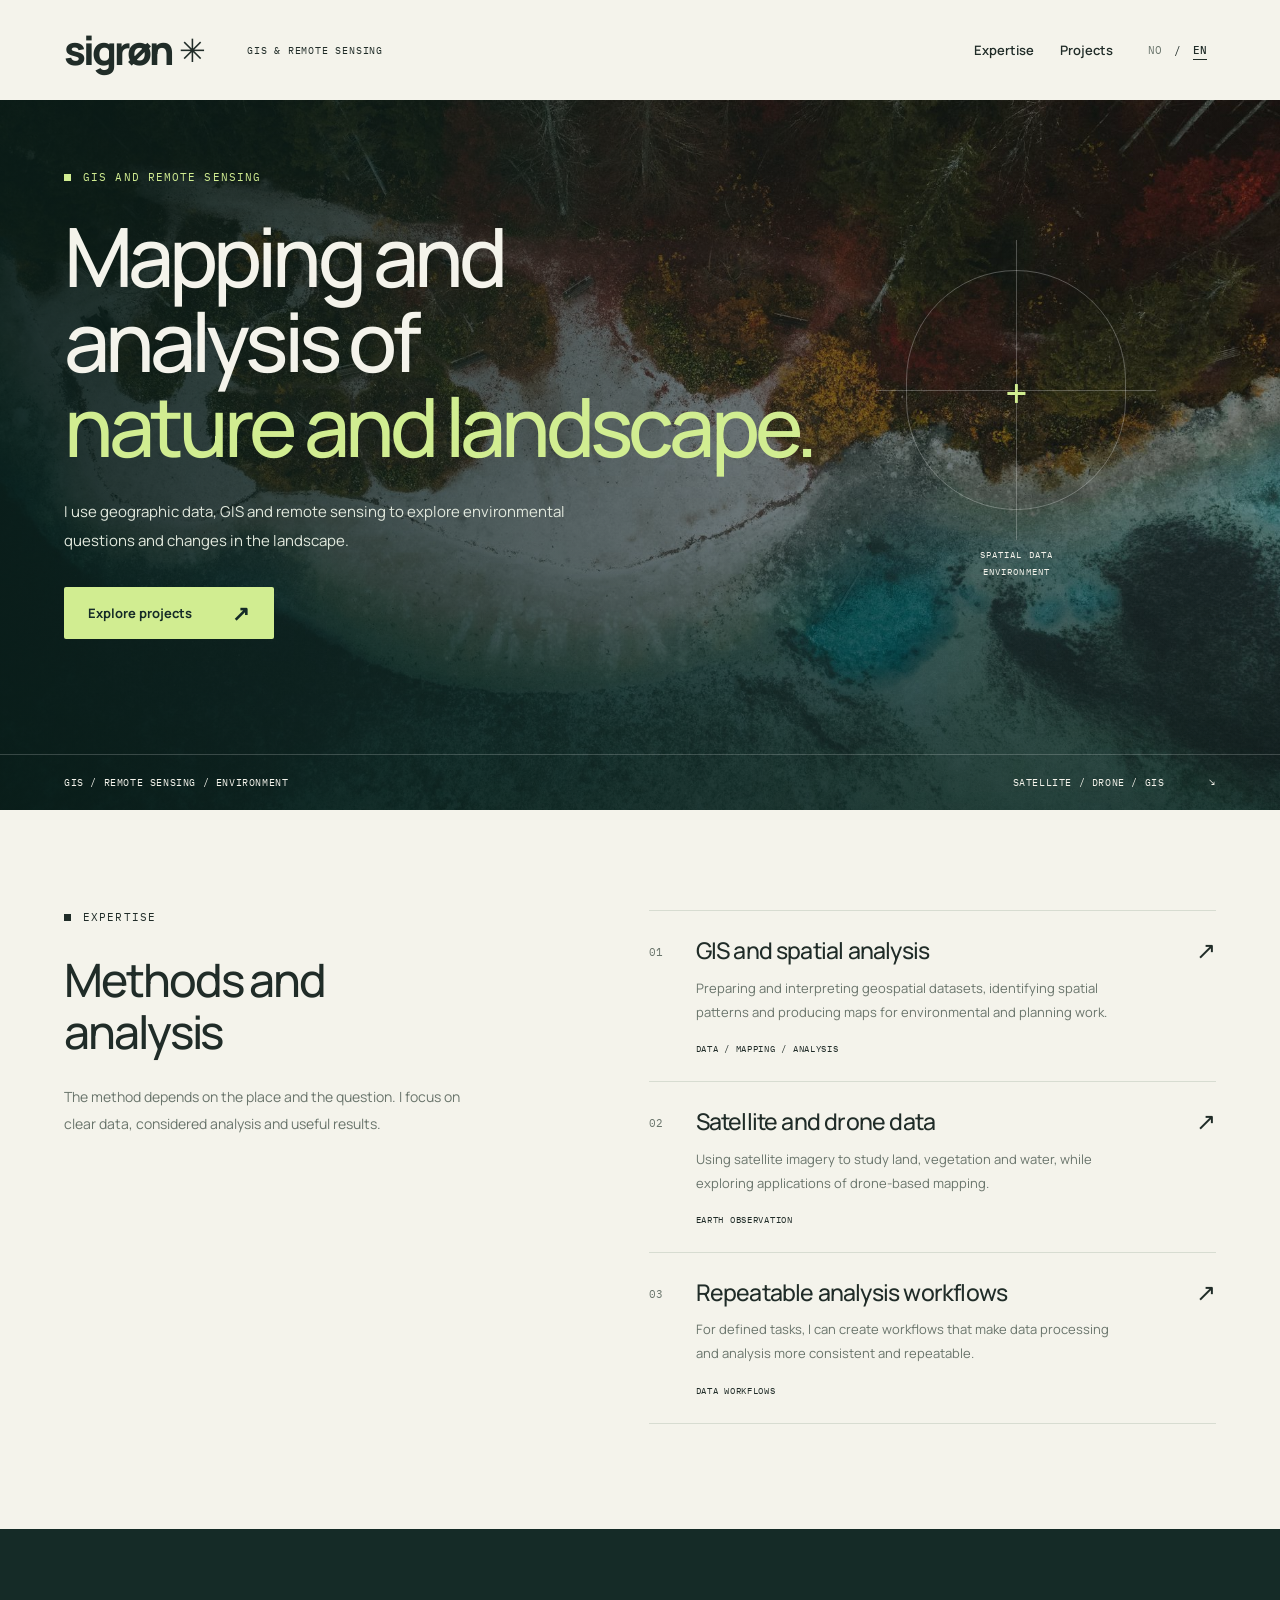
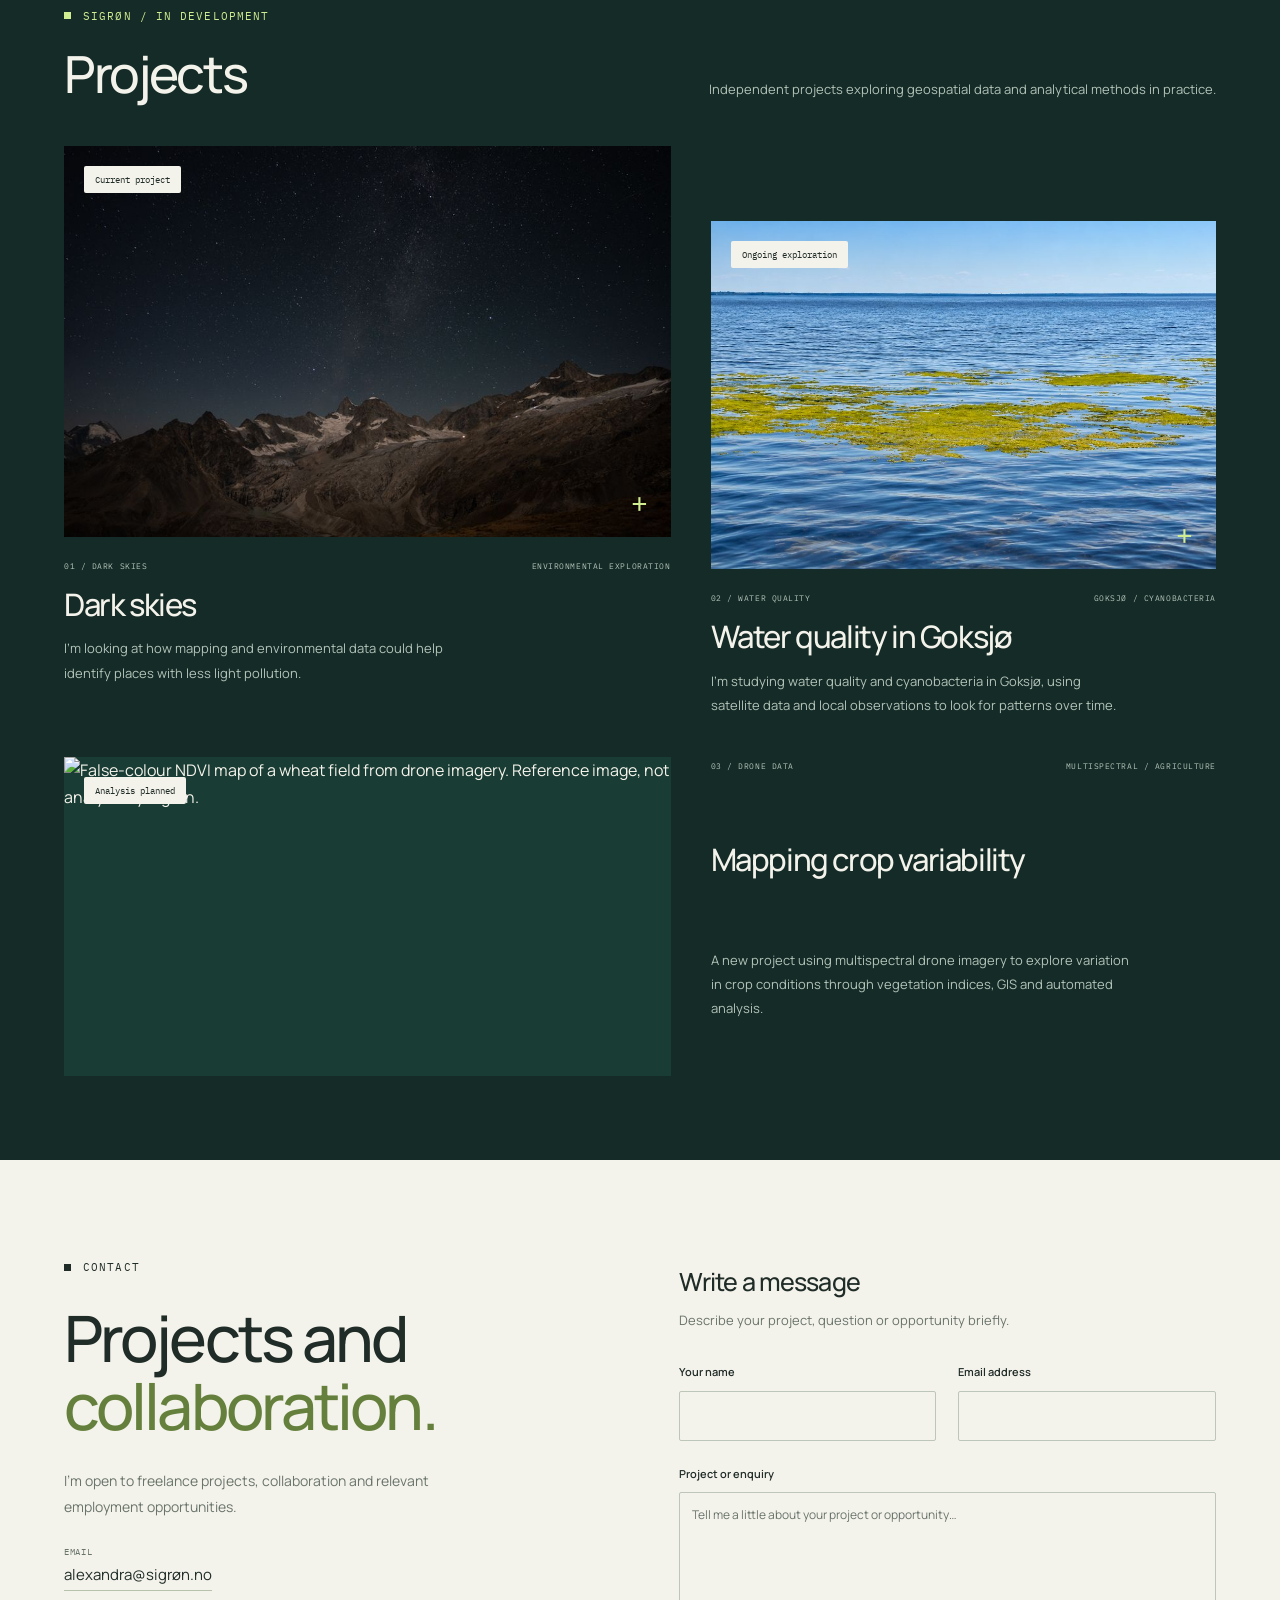
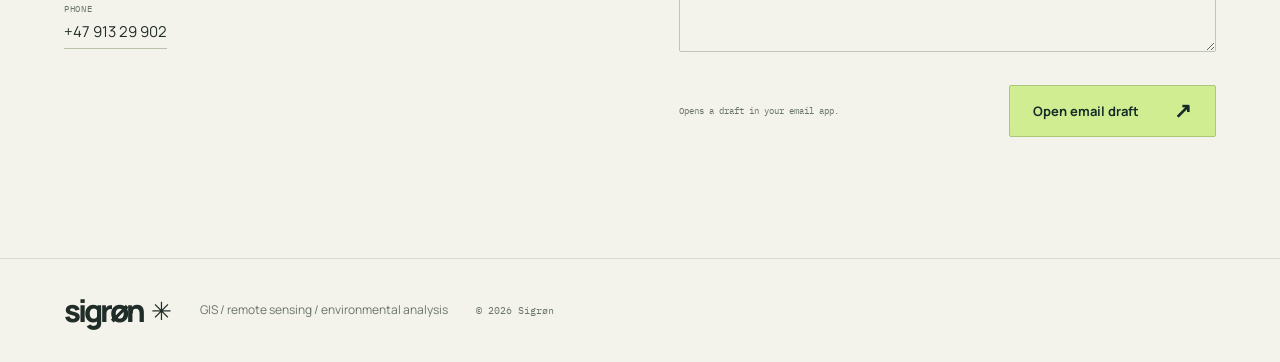
==== en/index.html @ 769c8a6f "Use credited real multispectral NDVI drone reference image on en/index.html" ====
<!DOCTYPE html><html lang="en"><head><meta charset="utf-8"><meta name="viewport" content="width=device-width, initial-scale=1"><title>Sigrøn — GIS, Remote Sensing &amp; Environmental Analysis</title><meta name="description" content="GIS and remote sensing for environmental and planning projects. Spatial analysis, satellite and drone data, and automated workflows for defined tasks."><meta property="og:title" content="Sigrøn — GIS, Remote Sensing &amp; Environmental Analysis"><meta property="og:description" content="GIS and remote sensing for environmental and planning projects. Spatial analysis, satellite and drone data, and automated workflows for defined tasks."><meta property="og:type" content="website"><meta property="og:image" content="../images/aerial-lakeshore.jpg"><meta name="twitter:card" content="summary_large_image"><link rel="icon" href="../favicon.svg?v=two-peaks" type="image/svg+xml"><link rel="preconnect" href="https://fonts.googleapis.com"><link rel="preconnect" href="https://fonts.gstatic.com" crossorigin><link href="https://fonts.googleapis.com/css2?family=IBM+Plex+Mono:wght@400;500&family=Manrope:wght@400;500;600;700;800&display=swap" rel="stylesheet"><link rel="stylesheet" href="../assets/style-1.css">
<link rel="stylesheet" href="../assets/style-2.css">
</head><body><a class="skip" href="#main">Skip to content</a><header class="site-header"><a href="../en/" class="brand" aria-label="Sigrøn home" aria-current="page">sigrøn<span class="brand-mark" aria-hidden="true">✳</span></a><span class="header-note">GIS &amp; REMOTE SENSING</span><div class="language-switch" role="group" aria-label="Choose language"><a href="../" lang="nb" hreflang="nb" aria-label="Norsk">NO</a><span aria-hidden="true">/</span><a href="../en/" lang="en" hreflang="en" aria-current="page" aria-label="English">EN</a></div><button class="menu-toggle" type="button" aria-expanded="false" aria-controls="navigation"><span class="menu-label">Menu</span><svg width="18" height="18" viewBox="0 0 18 18" aria-hidden="true"><path d="M2 4h14M2 9h14M2 14h14" fill="none" stroke="currentColor" stroke-width="1.5"></path></svg></button><nav id="navigation" aria-label="Main navigation"><a href="#expertise">Expertise</a><a href="#explorations">Projects</a></nav></header><main id="main" data-astro-cid-7aropxhg><section class="hero" aria-labelledby="hero-title" data-astro-cid-7aropxhg><img class="hero-image" src="../images/aerial-lakeshore.jpg" width="1880" height="1058" alt="Aerial view of a wooded shoreline meeting clear blue-green water" fetchpriority="high" data-astro-cid-7aropxhg><div class="hero-shade" data-astro-cid-7aropxhg></div><div class="hero-content wrap" data-astro-cid-7aropxhg><p class="eyebrow" data-astro-cid-7aropxhg>GIS and remote sensing</p><h1 id="hero-title" data-astro-cid-7aropxhg>Mapping and<br data-astro-cid-7aropxhg>analysis of<br data-astro-cid-7aropxhg><span data-astro-cid-7aropxhg>nature and landscape.</span></h1><p class="hero-description" data-astro-cid-7aropxhg>I use geographic data, GIS and remote sensing to explore environmental questions and changes in the landscape.</p><div class="hero-actions" data-astro-cid-7aropxhg><a href="#explorations" class="button" data-astro-cid-7aropxhg>Explore projects <span aria-hidden="true" data-astro-cid-7aropxhg>↗</span></a></div></div><div class="viewfinder" aria-hidden="true" data-astro-cid-7aropxhg><span class="viewfinder-plus" data-astro-cid-7aropxhg>+</span><span class="viewfinder-caption" data-astro-cid-7aropxhg>SPATIAL DATA<br data-astro-cid-7aropxhg>ENVIRONMENT</span></div><div class="hero-bottom wrap" data-astro-cid-7aropxhg><span data-astro-cid-7aropxhg>GIS / REMOTE SENSING / ENVIRONMENT</span><span data-astro-cid-7aropxhg>SATELLITE / DRONE / GIS <span aria-hidden="true" data-astro-cid-7aropxhg>↘</span></span></div></section><section class="expertise wrap" id="expertise" aria-labelledby="expertise-title" data-astro-cid-7aropxhg><div class="expertise-intro" data-astro-cid-7aropxhg><p class="eyebrow" data-astro-cid-7aropxhg>Expertise</p><h2 class="section-title" id="expertise-title" data-astro-cid-7aropxhg>Methods and<br data-astro-cid-7aropxhg>analysis</h2><p data-astro-cid-7aropxhg>The method depends on the place and the question. I focus on clear data, considered analysis and useful results.</p></div><div class="service-list" data-astro-cid-7aropxhg><article class="service" data-astro-cid-7aropxhg><span class="service-number" data-astro-cid-7aropxhg>01</span><div data-astro-cid-7aropxhg><h3 data-astro-cid-7aropxhg>GIS and spatial analysis</h3><p data-astro-cid-7aropxhg>Preparing and interpreting geospatial datasets, identifying spatial patterns and producing maps for environmental and planning work.</p><span class="service-tag" data-astro-cid-7aropxhg>DATA / MAPPING / ANALYSIS</span></div><span class="service-arrow" aria-hidden="true" data-astro-cid-7aropxhg>↗</span></article><article class="service" data-astro-cid-7aropxhg><span class="service-number" data-astro-cid-7aropxhg>02</span><div data-astro-cid-7aropxhg><h3 data-astro-cid-7aropxhg>Satellite and drone data</h3><p data-astro-cid-7aropxhg>Using satellite imagery to study land, vegetation and water, while exploring applications of drone-based mapping.</p><span class="service-tag" data-astro-cid-7aropxhg>EARTH OBSERVATION</span></div><span class="service-arrow" aria-hidden="true" data-astro-cid-7aropxhg>↗</span></article><article class="service" data-astro-cid-7aropxhg><span class="service-number" data-astro-cid-7aropxhg>03</span><div data-astro-cid-7aropxhg><h3 data-astro-cid-7aropxhg>Repeatable analysis workflows</h3><p data-astro-cid-7aropxhg>For defined tasks, I can create workflows that make data processing and analysis more consistent and repeatable.</p><span class="service-tag" data-astro-cid-7aropxhg>DATA WORKFLOWS</span></div><span class="service-arrow" aria-hidden="true" data-astro-cid-7aropxhg>↗</span></article></div></section><section class="explorations wrap" id="explorations" aria-labelledby="explorations-title" data-astro-cid-7aropxhg><div class="section-heading" data-astro-cid-7aropxhg><div data-astro-cid-7aropxhg><p class="eyebrow" data-astro-cid-7aropxhg>Sigrøn / in development</p><h2 class="section-title" id="explorations-title" data-astro-cid-7aropxhg>Projects</h2></div><p data-astro-cid-7aropxhg>Independent projects exploring geospatial data and analytical methods in practice.</p></div><div class="project-grid" data-astro-cid-7aropxhg><article class="project project-sky" data-astro-cid-7aropxhg><div class="project-image" data-astro-cid-7aropxhg><img src="../images/dark-skies.jpg" width="940" height="627" loading="lazy" alt="A star-filled night sky above a mountain landscape" data-astro-cid-7aropxhg><span class="project-status" data-astro-cid-7aropxhg>Current project</span><span class="image-marker" aria-hidden="true" data-astro-cid-7aropxhg>+</span></div><div class="project-meta" data-astro-cid-7aropxhg><span data-astro-cid-7aropxhg>01 / DARK SKIES</span><span data-astro-cid-7aropxhg>ENVIRONMENTAL EXPLORATION</span></div><h3 data-astro-cid-7aropxhg>Dark skies</h3><p data-astro-cid-7aropxhg>I’m looking at how mapping and environmental data could help identify places with less light pollution.</p></article><article class="project project-water" data-astro-cid-7aropxhg><div class="project-image" data-astro-cid-7aropxhg><img src="../images/goksjo-cyanobacteria.jpg" width="1200" height="675" loading="lazy" alt="Lake surface with a visible cyanobacterial bloom" data-astro-cid-7aropxhg><span class="project-status" data-astro-cid-7aropxhg>Ongoing exploration</span><span class="image-marker" aria-hidden="true" data-astro-cid-7aropxhg>+</span></div><div class="project-meta" data-astro-cid-7aropxhg><span data-astro-cid-7aropxhg>02 / WATER QUALITY</span><span data-astro-cid-7aropxhg>GOKSJØ / CYANOBACTERIA</span></div><h3 data-astro-cid-7aropxhg>Water quality in Goksjø</h3><p data-astro-cid-7aropxhg>I’m studying water quality and cyanobacteria in Goksjø, using satellite data and local observations to look for patterns over time.</p></article><article class="project project-drone" data-astro-cid-7aropxhg><div class="project-image project-image-drone" data-astro-cid-7aropxhg><img src="https://thumb.wikimedia.org/wikipedia/commons/thumb/d/d4/Agricultural_art.jpg/960px-Agricultural_art.jpg" width="960" height="678" loading="lazy" alt="False-colour NDVI map of a wheat field from drone imagery. Reference image, not analysis by Sigrøn." data-astro-cid-7aropxhg><span class="drone-credit" data-astro-cid-7aropxhg>Reference imagery · <a href="https://commons.wikimedia.org/wiki/File:Agricultural_art.jpg" target="_blank" rel="noopener noreferrer" data-astro-cid-7aropxhg>Image: Antarsih</a> · <a href="https://creativecommons.org/licenses/by/4.0/" target="_blank" rel="noopener noreferrer" data-astro-cid-7aropxhg>CC BY 4.0</a></span><span class="project-status" data-astro-cid-7aropxhg>Analysis planned</span></div><div class="project-meta" data-astro-cid-7aropxhg><span data-astro-cid-7aropxhg>03 / DRONE DATA</span><span data-astro-cid-7aropxhg>MULTISPECTRAL / AGRICULTURE</span></div><h3 data-astro-cid-7aropxhg>Mapping crop variability</h3><p data-astro-cid-7aropxhg>A new project using multispectral drone imagery to explore variation in crop conditions through vegetation indices, GIS and automated analysis.</p></article></div></section><section class="contact wrap" id="contact" aria-labelledby="contact-title" data-astro-cid-7aropxhg><div class="contact-intro" data-astro-cid-7aropxhg><p class="eyebrow" data-astro-cid-7aropxhg>Contact</p><h2 id="contact-title" data-astro-cid-7aropxhg>Projects and<br data-astro-cid-7aropxhg><span data-astro-cid-7aropxhg>collaboration.</span></h2><p data-astro-cid-7aropxhg>I'm open to freelance projects, collaboration and relevant employment opportunities.</p><div class="contact-details" data-astro-cid-7aropxhg><div data-astro-cid-7aropxhg><span data-astro-cid-7aropxhg>Email</span><a href="mailto:alexandra@sigrøn.no" data-astro-cid-7aropxhg>alexandra@sigrøn.no</a></div><div data-astro-cid-7aropxhg><span data-astro-cid-7aropxhg>Phone</span><a href="tel:+4791329902" data-astro-cid-7aropxhg>+47 913 29 902</a></div></div></div><div class="form-panel" data-astro-cid-7aropxhg><h3 data-astro-cid-7aropxhg>Write a message</h3><p data-astro-cid-7aropxhg>Describe your project, question or opportunity briefly.</p><form data-confirmation="Thank you! Your enquiry has been sent. I’ll be in touch." data-sending="Sending your enquiry…" data-error="Your enquiry could not be sent. Please try again. Your details are still here." method="POST" action="mailto:alexandra@sigrøn.no" data-astro-cid-7aropxhg><input type="text" name="_hp" value="" tabindex="-1" autocomplete="off" aria-hidden="true" style="position:absolute;left:-9999px" data-astro-cid-7aropxhg><input type="hidden" name="_ts" value="" data-astro-cid-7aropxhg><input type="hidden" name="_form" value="kontakt" data-astro-cid-7aropxhg><input type="hidden" name="_return" value="/en/" data-astro-cid-7aropxhg><div class="form-row" data-astro-cid-7aropxhg><div class="field" data-astro-cid-7aropxhg><label for="name" data-astro-cid-7aropxhg>Your name</label><input id="name" name="name" required autocomplete="name" data-astro-cid-7aropxhg></div><div class="field" data-astro-cid-7aropxhg><label for="email" data-astro-cid-7aropxhg>Email address</label><input type="email" id="email" name="email" required autocomplete="email" data-astro-cid-7aropxhg></div></div><div class="field" data-astro-cid-7aropxhg><label for="project" data-astro-cid-7aropxhg>Project or enquiry</label><textarea id="project" name="project" rows="5" required placeholder="Tell me a little about your project or opportunity…" data-astro-cid-7aropxhg></textarea></div><div class="form-submit" data-astro-cid-7aropxhg><span data-astro-cid-7aropxhg>Opens a draft in your email app.</span><button class="button" type="submit" data-astro-cid-7aropxhg>Open email draft <span aria-hidden="true" data-astro-cid-7aropxhg>↗</span></button></div><p class="form-status" role="status" aria-live="polite" data-astro-cid-7aropxhg></p></form></div></section></main><script type="application/ld+json">{"@context":"https://schema.org","@type":"ProfessionalService","name":"Sigrøn","description":"GIS and remote sensing for environmental and planning projects. Spatial analysis, satellite and drone data, and automated workflows for defined tasks.","email":"alexandra@sigrøn.no","telephone":"+4791329902"}</script><footer class="site-footer"><a class="brand" href="../en/" aria-label="Sigrøn home">sigrøn<span class="brand-mark" aria-hidden="true">✳</span></a><span>GIS / remote sensing / environmental analysis</span><span class="copyright">© 2026 Sigrøn</span></footer><script type="module" src="../assets/site.js"></script>
</body></html>
---- assets/style-1.css ----
:root{--paper:#f4f3eb;--ink:#202c28;--forest:#152b27;--lime:#d1ed91;--muted:#69746b;--line:#d7dcd1;--font:'Manrope',sans-serif;--mono:'IBM Plex Mono',monospace;--gutter:clamp(22px,5vw,88px)}
  *{box-sizing:border-box}html{scroll-behavior:smooth;scroll-padding-top:30px}body{margin:0;background:var(--paper);color:var(--ink);font-family:var(--font);font-size:16px;line-height:1.7}h1,h2,h3,p{margin:0}h1,h2,h3{line-height:1.12;font-weight:500;letter-spacing:-.045em}a{color:inherit;text-decoration:none}button,input,textarea{font:inherit}button,a,input,textarea{ -webkit-tap-highlight-color:transparent}a:focus-visible,button:focus-visible,input:focus-visible,textarea:focus-visible{outline:3px solid #708b3f;outline-offset:5px}img{display:block;width:100%;object-fit:cover}::selection{background:var(--lime);color:var(--forest)}.skip{position:absolute;left:20px;top:-100px;z-index:20;padding:10px 20px;background:var(--lime)}.skip:focus{top:12px}.site-header{min-height:100px;padding:20px var(--gutter);display:flex;align-items:center;gap:40px}.brand{font-size:40px;letter-spacing:-3px;font-weight:800;line-height:1;display:inline-flex;align-items:center;gap:8px}.brand-mark{font-size:32px;font-weight:400;letter-spacing:0}.header-note{font:10px var(--mono);letter-spacing:.08em;margin-left:15px}.site-header nav{margin-left:auto;display:flex;align-items:center;gap:36px;font-size:13px;font-weight:600}.site-header nav a:not(.nav-contact):hover{border-bottom:1px solid var(--ink)}.nav-contact{padding:12px 18px;border:1px solid #b5bdb1;border-radius:3px;display:flex;gap:26px;align-items:center}.nav-contact:hover{background:var(--lime)}.menu-toggle{display:none}.site-footer{padding:36px var(--gutter);border-top:1px solid var(--line);display:flex;align-items:center;gap:40px}.site-footer .brand{font-size:31px}.site-footer .brand-mark{font-size:25px}.site-footer>span{font-size:12px;color:var(--muted)}.site-footer .copyright{margin-left:auto;font-family:var(--mono);font-size:10px}.eyebrow{font:11px var(--mono);letter-spacing:.1em;text-transform:uppercase;display:flex;gap:12px;align-items:center}.eyebrow::before{content:'';width:7px;height:7px;display:block;background:currentColor}.button{display:inline-flex;gap:40px;justify-content:space-between;align-items:center;min-height:52px;padding:14px 23px;border-radius:2px;font-size:13px;font-weight:700;background:var(--lime);color:var(--forest);border:1px solid transparent;transition:background .2s}.button:hover{background:#e3f8b9}.button span{font-size:21px;line-height:1}.section-title{font-size:clamp(35px,4vw,58px)}.wrap{padding-left:var(--gutter);padding-right:var(--gutter)}
  .language-switch{order:4;display:flex;align-items:center;font:11px var(--mono);gap:3px;flex-shrink:0}.language-switch a{min-width:32px;min-height:44px;display:grid;place-items:center;color:var(--muted)}.language-switch a[aria-current]{color:var(--ink);text-decoration:underline;text-underline-offset:5px;font-weight:500}.site-header nav{order:3;gap:26px}.site-header{gap:26px}.footer-contact{display:flex;flex-direction:column;gap:3px;font-size:12px;overflow-wrap:anywhere}.footer-contact a:hover{text-decoration:underline}.site-footer{flex-wrap:wrap;gap:28px}.footer-contact{margin-left:auto}.site-footer .copyright{margin-left:0}@media(max-width:1100px){.header-note{display:none}}@media(max-width:760px){.site-header{gap:12px}.language-switch{order:1;margin-left:auto;gap:0}.language-switch a{min-width:30px}.menu-toggle{order:2}.site-header nav{order:3}.footer-contact{margin-left:0;flex-basis:100%}}
  @media(min-width:1600px){.site-header,.site-footer,.wrap{padding-left:max(var(--gutter),calc((100vw - 1440px)/2));padding-right:max(var(--gutter),calc((100vw - 1440px)/2))}}
  @media(max-width:900px){.header-note{display:none}.site-header{gap:20px;min-height:86px}.site-header nav{gap:24px}.site-footer{gap:24px}}
  @media(max-width:760px){.site-header{min-height:78px;flex-wrap:wrap;justify-content:space-between;padding-top:20px;padding-bottom:20px;gap:18px}.brand{font-size:34px}.brand-mark{font-size:27px}.site-header nav{width:100%;margin:0;gap:20px;flex-wrap:wrap}.site-header.enhanced .menu-toggle{display:flex;align-items:center;gap:15px;min-height:40px;padding:6px 10px;border:1px solid #b5bdb1;background:transparent;font-size:12px;cursor:pointer}.menu-toggle span{font-size:20px}.site-header.enhanced nav{display:none}.site-header.enhanced.menu-open nav{display:flex;align-items:stretch;flex-direction:column;gap:0}.site-header.enhanced nav a{padding:12px 0;min-height:44px}.site-header.enhanced nav .nav-contact{padding:12px 14px;margin-top:6px}.site-footer{flex-wrap:wrap;gap:20px;padding-top:30px;padding-bottom:30px}.site-footer>span{flex-basis:100%}.site-footer .copyright{margin-left:0}.eyebrow{font-size:10px;letter-spacing:.06em}}
  @media(max-width:760px){.site-header{gap:12px}.site-header.enhanced .menu-toggle{min-width:44px;min-height:44px;padding:6px;justify-content:center;gap:0}.menu-label{position:absolute;width:1px;height:1px;clip-path:inset(50%);white-space:nowrap}}
  @media(prefers-reduced-motion:reduce){html{scroll-behavior:auto}*,*::before,*::after{transition:none!important}}
---- assets/style-2.css ----
.hero[data-astro-cid-7aropxhg] {
  position: relative;
  isolation: isolate;
  min-height: 710px;
  color: var(--paper);
  background: var(--forest);
  display: flex;
  flex-direction: column;
  justify-content: space-between;
}

.hero-image[data-astro-cid-7aropxhg], .hero-shade[data-astro-cid-7aropxhg] {
  position: absolute;
  inset: 0;
  width: 100%;
  height: 100%;
  z-index: -2;
}

.hero-image[data-astro-cid-7aropxhg] {
  object-position: 50% 50%;
}

.hero-shade[data-astro-cid-7aropxhg] {
  z-index: -1;
  background: linear-gradient(90deg, #081c18de, #081c187a 52%, #081c1821), linear-gradient(0deg, #081c1873, #0000 40%);
}

.hero-content[data-astro-cid-7aropxhg] {
  padding-top: 70px;
  padding-bottom: 54px;
}

.hero[data-astro-cid-7aropxhg] .eyebrow[data-astro-cid-7aropxhg] {
  color: var(--lime);
  margin-bottom: 30px;
}

h1[data-astro-cid-7aropxhg] {
  font-size: clamp(58px, 6.4vw, 96px);
  line-height: 1.035;
  letter-spacing: -.06em;
  font-weight: 500;
}

h1[data-astro-cid-7aropxhg] span[data-astro-cid-7aropxhg] {
  color: var(--lime);
}

.hero-description[data-astro-cid-7aropxhg] {
  font-size: 15px;
  line-height: 1.9;
  margin-top: 30px;
  color: #e1e8dd;
  max-width: 500px;
}

.hero-actions[data-astro-cid-7aropxhg] {
  margin-top: 32px;
  display: flex;
  align-items: center;
  gap: 30px;
}

.text-link[data-astro-cid-7aropxhg] {
  font-size: 12px;
  display: flex;
  gap: 15px;
  align-items: center;
}

.text-link[data-astro-cid-7aropxhg]:hover {
  color: var(--lime);
}

.hero-bottom[data-astro-cid-7aropxhg] {
  padding-top: 21px;
  padding-bottom: 21px;
  border-top: 1px solid #ffffff30;
  display: flex;
  justify-content: space-between;
  font: 10px var(--mono);
  letter-spacing: .06em;
  gap: 20px;
}

.hero-bottom[data-astro-cid-7aropxhg] > span[data-astro-cid-7aropxhg]:last-child {
  display: flex;
  gap: 45px;
}

.viewfinder[data-astro-cid-7aropxhg] {
  position: absolute;
  right: 12%;
  top: 24%;
  width: 220px;
  height: 240px;
  border: 1px solid #ffffff45;
  border-radius: 110px;
  display: grid;
  place-items: center;
  pointer-events: none;
}

.viewfinder[data-astro-cid-7aropxhg]:before, .viewfinder[data-astro-cid-7aropxhg]:after {
  content: "";
  position: absolute;
  background: #ffffff40;
}

.viewfinder[data-astro-cid-7aropxhg]:before {
  width: 280px;
  height: 1px;
}

.viewfinder[data-astro-cid-7aropxhg]:after {
  height: 300px;
  width: 1px;
}

.viewfinder-plus[data-astro-cid-7aropxhg] {
  color: var(--lime);
  font: 38px var(--mono);
  z-index: 1;
}

.viewfinder-caption[data-astro-cid-7aropxhg] {
  position: absolute;
  top: calc(100% + 38px);
  font: 9px/1.8 var(--mono);
  letter-spacing: .12em;
  text-align: center;
}

.expertise[data-astro-cid-7aropxhg] {
  padding-top: 100px;
  padding-bottom: 105px;
  display: grid;
  grid-template-columns: 1fr 1.18fr;
  gap: 9%;
}

.expertise-intro[data-astro-cid-7aropxhg] .eyebrow[data-astro-cid-7aropxhg] {
  margin-bottom: 30px;
}

.expertise-intro[data-astro-cid-7aropxhg] .section-title[data-astro-cid-7aropxhg] {
  font-size: clamp(35px, 3.6vw, 53px);
}

.expertise-intro[data-astro-cid-7aropxhg] > p[data-astro-cid-7aropxhg]:not(.eyebrow) {
  font-size: 14px;
  color: var(--muted);
  max-width: 410px;
  margin-top: 27px;
  line-height: 1.9;
}

.inline-link[data-astro-cid-7aropxhg] {
  display: inline-flex;
  align-items: center;
  gap: 27px;
  font-size: 12px;
  font-weight: 700;
  margin-top: 28px;
  border-bottom: 1px solid #9ca68e;
  padding-bottom: 7px;
}

.inline-link[data-astro-cid-7aropxhg]:hover {
  color: #476629;
}

.service[data-astro-cid-7aropxhg] {
  border-top: 1px solid var(--line);
  padding: 27px 0;
  display: grid;
  grid-template-columns: 27px 1fr 20px;
  gap: 20px;
}

.service[data-astro-cid-7aropxhg]:last-child {
  border-bottom: 1px solid var(--line);
}

.service-number[data-astro-cid-7aropxhg] {
  font: 11px var(--mono);
  padding-top: 7px;
  color: var(--muted);
}

.service[data-astro-cid-7aropxhg] h3[data-astro-cid-7aropxhg] {
  font-size: 23px;
  letter-spacing: -.035em;
  margin-bottom: 12px;
}

.service[data-astro-cid-7aropxhg] p[data-astro-cid-7aropxhg] {
  font-size: 13px;
  line-height: 1.85;
  color: var(--muted);
  max-width: 420px;
}

.service-tag[data-astro-cid-7aropxhg] {
  font: 9px var(--mono);
  letter-spacing: .08em;
  display: block;
  margin-top: 19px;
}

.service-arrow[data-astro-cid-7aropxhg] {
  font-size: 24px;
  line-height: 1;
}

.explorations[data-astro-cid-7aropxhg] {
  background: var(--forest);
  color: var(--paper);
  padding-top: 80px;
  padding-bottom: 84px;
}

.section-heading[data-astro-cid-7aropxhg] {
  display: flex;
  justify-content: space-between;
  align-items: flex-end;
  gap: 40px;
  margin-bottom: 44px;
}

.section-heading[data-astro-cid-7aropxhg] .eyebrow[data-astro-cid-7aropxhg] {
  color: var(--lime);
  margin-bottom: 22px;
}

.section-heading[data-astro-cid-7aropxhg] > p[data-astro-cid-7aropxhg] {
  color: #b2c3b8;
  font-size: 13px;
  line-height: 1.9;
}

.project-grid[data-astro-cid-7aropxhg] {
  display: grid;
  grid-template-columns: 1.2fr 1fr;
  gap: 40px;
}

.project-water[data-astro-cid-7aropxhg] {
  padding-top: 75px;
}

.project-image[data-astro-cid-7aropxhg] {
  position: relative;
  aspect-ratio: 1.55;
  background: #0f2421;
  overflow: hidden;
}

.project-water[data-astro-cid-7aropxhg] .project-image[data-astro-cid-7aropxhg] {
  aspect-ratio: 1.45;
}

.project-image[data-astro-cid-7aropxhg] img[data-astro-cid-7aropxhg] {
  height: 100%;
  object-position: center;
}

.project-sky[data-astro-cid-7aropxhg] img[data-astro-cid-7aropxhg] {
  object-position: center 40%;
}

.project-status[data-astro-cid-7aropxhg] {
  position: absolute;
  left: 20px;
  top: 20px;
  font: 9px var(--mono);
  padding: 8px 11px;
  background: var(--paper);
  color: var(--ink);
  border-radius: 2px;
}

.image-marker[data-astro-cid-7aropxhg] {
  position: absolute;
  bottom: 16px;
  right: 23px;
  font: 28px var(--mono);
  color: var(--lime);
}

.project-meta[data-astro-cid-7aropxhg] {
  display: flex;
  justify-content: space-between;
  gap: 14px;
  font: 8px/1.7 var(--mono);
  letter-spacing: .07em;
  color: #b3c4b9;
  margin: 23px 0 13px;
}

.project[data-astro-cid-7aropxhg] h3[data-astro-cid-7aropxhg] {
  font-size: 31px;
  margin-bottom: 15px;
}

.project[data-astro-cid-7aropxhg] > p[data-astro-cid-7aropxhg] {
  font-size: 13px;
  color: #b3c4b9;
  line-height: 1.85;
  max-width: 420px;
}

.contact[data-astro-cid-7aropxhg] {
  padding-top: 100px;
  padding-bottom: 105px;
  display: grid;
  grid-template-columns: 1fr 1.1fr;
  gap: 11%;
}

.contact-intro[data-astro-cid-7aropxhg] .eyebrow[data-astro-cid-7aropxhg] {
  margin-bottom: 30px;
}

.contact[data-astro-cid-7aropxhg] h2[data-astro-cid-7aropxhg] {
  font-size: clamp(48px, 5vw, 73px);
  line-height: 1.06;
}

.contact[data-astro-cid-7aropxhg] h2[data-astro-cid-7aropxhg] span[data-astro-cid-7aropxhg] {
  color: #65803d;
}

.contact-intro[data-astro-cid-7aropxhg] > p[data-astro-cid-7aropxhg]:not(.eyebrow) {
  font-size: 14px;
  line-height: 1.9;
  color: var(--muted);
  max-width: 365px;
  margin-top: 28px;
}

.contact-note[data-astro-cid-7aropxhg] {
  display: flex;
  align-items: center;
  gap: 19px;
  margin-top: 36px;
}

.contact-note[data-astro-cid-7aropxhg] > span[data-astro-cid-7aropxhg]:first-child {
  font-size: 36px;
}

.contact-note[data-astro-cid-7aropxhg] > span[data-astro-cid-7aropxhg]:last-child {
  font: 10px/1.7 var(--mono);
  color: var(--muted);
}

.form-panel[data-astro-cid-7aropxhg] {
  padding-top: 8px;
}

.form-panel[data-astro-cid-7aropxhg] h3[data-astro-cid-7aropxhg] {
  font-size: 25px;
  letter-spacing: -.035em;
}

.form-panel[data-astro-cid-7aropxhg] > p[data-astro-cid-7aropxhg] {
  font-size: 13px;
  color: var(--muted);
  margin-top: 13px;
}

form[data-astro-cid-7aropxhg] {
  margin-top: 32px;
}

.form-row[data-astro-cid-7aropxhg] {
  display: grid;
  grid-template-columns: 1fr 1fr;
  gap: 22px;
}

.field[data-astro-cid-7aropxhg] {
  margin-bottom: 24px;
  min-width: 0;
}

label[data-astro-cid-7aropxhg] {
  display: block;
  font-size: 11px;
  font-weight: 600;
  margin-bottom: 9px;
}

input[data-astro-cid-7aropxhg]:not([type="hidden"]), textarea[data-astro-cid-7aropxhg] {
  width: 100%;
  border: 1px solid #bdc6b9;
  border-radius: 2px;
  background: none;
  color: var(--ink);
  padding: 12px;
  font-size: 14px;
  min-height: 48px;
}

textarea[data-astro-cid-7aropxhg] {
  resize: vertical;
  min-height: 160px;
}

textarea[data-astro-cid-7aropxhg]::placeholder {
  font-size: 12px;
  color: #69746b;
}

.form-submit[data-astro-cid-7aropxhg] {
  display: flex;
  align-items: center;
  justify-content: space-between;
  gap: 20px;
}

.form-submit[data-astro-cid-7aropxhg] > span[data-astro-cid-7aropxhg] {
  font: 9px/1.8 var(--mono);
  color: var(--muted);
}

button[data-astro-cid-7aropxhg].button {
  cursor: pointer;
  border: 1px solid #abc778;
  gap: 35px;
}

button[data-astro-cid-7aropxhg]:disabled {
  opacity: .6;
  cursor: wait;
}

.form-status[data-astro-cid-7aropxhg] {
  font-size: 13px;
  color: var(--ink);
  margin-top: 16px;
}

.confirmation {
  padding: 25px;
  background: var(--lime);
  margin-top: 30px;
  border-radius: 2px;
}

.contact-details[data-astro-cid-7aropxhg] {
  margin-top: 25px;
  display: flex;
  flex-direction: column;
  gap: 12px;
}

.contact-details[data-astro-cid-7aropxhg] > div[data-astro-cid-7aropxhg] {
  display: flex;
  flex-direction: column;
  gap: 2px;
}

.contact-details[data-astro-cid-7aropxhg] span[data-astro-cid-7aropxhg] {
  font: 9px var(--mono);
  text-transform: uppercase;
  letter-spacing: .08em;
  color: var(--muted);
}

.contact-details[data-astro-cid-7aropxhg] a[data-astro-cid-7aropxhg] {
  font-size: 15px;
  overflow-wrap: anywhere;
  align-self: flex-start;
  min-height: 32px;
  padding: 3px 0;
  border-bottom: 1px solid #b7c1ab;
}

.contact-details[data-astro-cid-7aropxhg] a[data-astro-cid-7aropxhg]:hover {
  color: #476629;
}

.hero-description[data-astro-cid-7aropxhg] {
  max-width: 570px;
}

.service[data-astro-cid-7aropxhg] > div[data-astro-cid-7aropxhg] {
  min-width: 0;
}

.service[data-astro-cid-7aropxhg] h3[data-astro-cid-7aropxhg] {
  overflow-wrap: anywhere;
}

@media (width <= 500px) {
  .hero-actions[data-astro-cid-7aropxhg] .button[data-astro-cid-7aropxhg] {
    gap: 18px;
    padding-left: 18px;
    padding-right: 18px;
  }

  .project-meta[data-astro-cid-7aropxhg] {
    flex-wrap: wrap;
  }

  .contact[data-astro-cid-7aropxhg] h2[data-astro-cid-7aropxhg] {
    font-size: clamp(41px, 11vw, 56px);
  }
}

@media (width >= 1600px) {
  .hero[data-astro-cid-7aropxhg] {
    min-height: 790px;
  }

  .hero-content[data-astro-cid-7aropxhg] {
    padding-top: 85px;
  }
}

@media (width <= 1000px) {
  .viewfinder[data-astro-cid-7aropxhg] {
    right: 7%;
    width: 150px;
    height: 170px;
    top: 29%;
  }

  .viewfinder[data-astro-cid-7aropxhg]:before {
    width: 200px;
  }

  .viewfinder[data-astro-cid-7aropxhg]:after {
    height: 220px;
  }

  .expertise[data-astro-cid-7aropxhg] {
    gap: 6%;
    grid-template-columns: 1fr 1.15fr;
  }

  .service[data-astro-cid-7aropxhg] {
    gap: 12px;
  }

  .contact[data-astro-cid-7aropxhg] {
    gap: 7%;
  }

  .project-meta[data-astro-cid-7aropxhg] {
    flex-direction: column;
    gap: 2px;
  }

  .project-grid[data-astro-cid-7aropxhg] {
    gap: 28px;
  }
}

@media (width <= 760px) {
  .hero[data-astro-cid-7aropxhg] {
    min-height: 650px;
  }

  .viewfinder[data-astro-cid-7aropxhg] {
    display: none;
  }

  h1[data-astro-cid-7aropxhg] {
    font-size: clamp(50px, 8vw, 66px);
  }

  .hero-content[data-astro-cid-7aropxhg] {
    padding-top: 54px;
    padding-bottom: 50px;
  }

  .hero-bottom[data-astro-cid-7aropxhg] > span[data-astro-cid-7aropxhg]:last-child {
    display: none;
  }

  .expertise[data-astro-cid-7aropxhg] {
    grid-template-columns: 1fr;
    gap: 44px;
    padding-top: 65px;
    padding-bottom: 65px;
  }

  .expertise-intro[data-astro-cid-7aropxhg] > p[data-astro-cid-7aropxhg]:not(.eyebrow) {
    max-width: 540px;
  }

  .service[data-astro-cid-7aropxhg] p[data-astro-cid-7aropxhg] {
    max-width: 100%;
  }

  .section-heading[data-astro-cid-7aropxhg] {
    align-items: flex-start;
    flex-direction: column;
    gap: 22px;
  }

  .explorations[data-astro-cid-7aropxhg] {
    padding-top: 60px;
    padding-bottom: 65px;
  }

  .project-grid[data-astro-cid-7aropxhg] {
    grid-template-columns: 1fr 1fr;
    gap: 23px;
  }

  .project-water[data-astro-cid-7aropxhg] {
    padding-top: 55px;
  }

  .project-image[data-astro-cid-7aropxhg], .project-water[data-astro-cid-7aropxhg] .project-image[data-astro-cid-7aropxhg] {
    aspect-ratio: 1.1;
  }

  .project[data-astro-cid-7aropxhg] h3[data-astro-cid-7aropxhg] {
    font-size: 25px;
  }

  .project-status[data-astro-cid-7aropxhg] {
    left: 12px;
    top: 12px;
    font-size: 8px;
  }

  .contact[data-astro-cid-7aropxhg] {
    grid-template-columns: 1fr;
    gap: 44px;
    padding-top: 65px;
    padding-bottom: 65px;
  }

  .contact[data-astro-cid-7aropxhg] h2[data-astro-cid-7aropxhg] {
    font-size: 54px;
  }

  .contact[data-astro-cid-7aropxhg] h2[data-astro-cid-7aropxhg] br[data-astro-cid-7aropxhg] {
    display: none;
  }

  .contact-intro[data-astro-cid-7aropxhg] > p[data-astro-cid-7aropxhg]:not(.eyebrow) {
    max-width: 500px;
  }

  .contact-note[data-astro-cid-7aropxhg] {
    display: none;
  }
}

@media (width <= 500px) {
  .hero[data-astro-cid-7aropxhg] {
    min-height: 660px;
  }

  .hero-content[data-astro-cid-7aropxhg] {
    padding-top: 45px;
    padding-bottom: 46px;
  }

  h1[data-astro-cid-7aropxhg] {
    font-size: clamp(43px, 11.8vw, 59px);
  }

  .hero[data-astro-cid-7aropxhg] .eyebrow[data-astro-cid-7aropxhg] {
    margin-bottom: 29px;
    font-size: 9px;
  }

  .hero-description[data-astro-cid-7aropxhg] {
    font-size: 13px;
    margin-top: 27px;
    max-width: 310px;
  }

  .desktop-break[data-astro-cid-7aropxhg] {
    display: none;
  }

  .hero-actions[data-astro-cid-7aropxhg] {
    align-items: flex-start;
    flex-direction: column;
    gap: 22px;
    margin-top: 27px;
  }

  .hero-actions[data-astro-cid-7aropxhg] .button[data-astro-cid-7aropxhg] {
    gap: 30px;
    font-size: 12px;
  }

  .hero-image[data-astro-cid-7aropxhg] {
    object-position: 58% center;
  }

  .hero-shade[data-astro-cid-7aropxhg] {
    background: linear-gradient(90deg, #081c18e6, #081c186b), linear-gradient(0deg, #081c1873, #0000);
  }

  .hero-bottom[data-astro-cid-7aropxhg] {
    font-size: 8px;
    letter-spacing: .02em;
    padding-top: 18px;
    padding-bottom: 18px;
  }

  .expertise-intro[data-astro-cid-7aropxhg] .section-title[data-astro-cid-7aropxhg] {
    font-size: 36px;
  }

  .expertise-intro[data-astro-cid-7aropxhg] .eyebrow[data-astro-cid-7aropxhg] {
    margin-bottom: 23px;
  }

  .service[data-astro-cid-7aropxhg] {
    grid-template-columns: 21px 1fr 16px;
    gap: 10px;
    padding: 25px 0;
  }

  .service[data-astro-cid-7aropxhg] h3[data-astro-cid-7aropxhg] {
    font-size: 21px;
  }

  .service-arrow[data-astro-cid-7aropxhg] {
    font-size: 20px;
  }

  .service[data-astro-cid-7aropxhg] p[data-astro-cid-7aropxhg] {
    font-size: 13px;
  }

  .service-tag[data-astro-cid-7aropxhg] {
    font-size: 8px;
  }

  .section-heading[data-astro-cid-7aropxhg] {
    margin-bottom: 30px;
  }

  .project-grid[data-astro-cid-7aropxhg] {
    grid-template-columns: 1fr;
    gap: 40px;
  }

  .project-water[data-astro-cid-7aropxhg] {
    padding-top: 0;
  }

  .project-image[data-astro-cid-7aropxhg], .project-water[data-astro-cid-7aropxhg] .project-image[data-astro-cid-7aropxhg] {
    aspect-ratio: 1.4;
  }

  .project-meta[data-astro-cid-7aropxhg] {
    flex-direction: row;
    font-size: 7px;
    gap: 10px;
  }

  .project[data-astro-cid-7aropxhg] h3[data-astro-cid-7aropxhg] {
    font-size: 29px;
  }

  .contact[data-astro-cid-7aropxhg] h2[data-astro-cid-7aropxhg] {
    font-size: clamp(42px, 11.5vw, 56px);
  }

  .contact[data-astro-cid-7aropxhg] h2[data-astro-cid-7aropxhg] br[data-astro-cid-7aropxhg] {
    display: block;
  }

  .form-panel[data-astro-cid-7aropxhg] h3[data-astro-cid-7aropxhg] {
    font-size: 23px;
  }

  .form-row[data-astro-cid-7aropxhg] {
    grid-template-columns: 1fr;
    gap: 0;
  }

  .form-submit[data-astro-cid-7aropxhg] {
    flex-direction: column;
    align-items: flex-start;
    gap: 18px;
  }

  .form-submit[data-astro-cid-7aropxhg] .button[data-astro-cid-7aropxhg] {
    width: 100%;
  }

  .form-submit[data-astro-cid-7aropxhg] > span[data-astro-cid-7aropxhg] br[data-astro-cid-7aropxhg] {
    display: none;
  }
}



/* Project 03 — upcoming multispectral drone analysis */
.project-drone[data-astro-cid-7aropxhg] {
  grid-column: 1 / -1;
  display: grid;
  grid-template-columns: minmax(0, 1.2fr) minmax(0, 1fr);
  column-gap: 40px;
  align-items: start;
}
.project-drone[data-astro-cid-7aropxhg] .project-image[data-astro-cid-7aropxhg] {
  grid-row: 1 / 4;
  aspect-ratio: 1.9;
}
.project-image-drone[data-astro-cid-7aropxhg] {
  background: #193c34;
}
.drone-art[data-astro-cid-7aropxhg] {
  position: absolute;
  inset: 0;
  overflow: hidden;
  background: repeating-linear-gradient(155deg, #193c34 0 15px, #234b3e 15px 29px, #38624a 29px 49px, #b7a35f 49px 56px, #58794b 56px 81px, #27493d 81px 97px);
}
.drone-art[data-astro-cid-7aropxhg]::after {
  content: "";
  position: absolute;
  inset: 0;
  background: linear-gradient(110deg, rgb(10 33 27 / 30%), transparent 80%);
}
.drone-art-label[data-astro-cid-7aropxhg] {
  position: absolute;
  bottom: 18px;
  left: 22px;
  z-index: 1;
  font: 500 12px var(--mono);
  letter-spacing: .16em;
  color: #faf5db;
}
.drone-art-band[data-astro-cid-7aropxhg] { display: none; }
.project-drone[data-astro-cid-7aropxhg] .project-meta[data-astro-cid-7aropxhg] { margin-top: 3px; }
@media (width <= 760px) {
  .project-drone[data-astro-cid-7aropxhg] {
    grid-template-columns: 1fr;
    gap: 0;
  }
  .project-drone[data-astro-cid-7aropxhg] .project-image[data-astro-cid-7aropxhg] {
    grid-row: auto;
    aspect-ratio: 1.55;
  }
  .project-drone[data-astro-cid-7aropxhg] .project-meta[data-astro-cid-7aropxhg] { margin-top: 15px; }
}
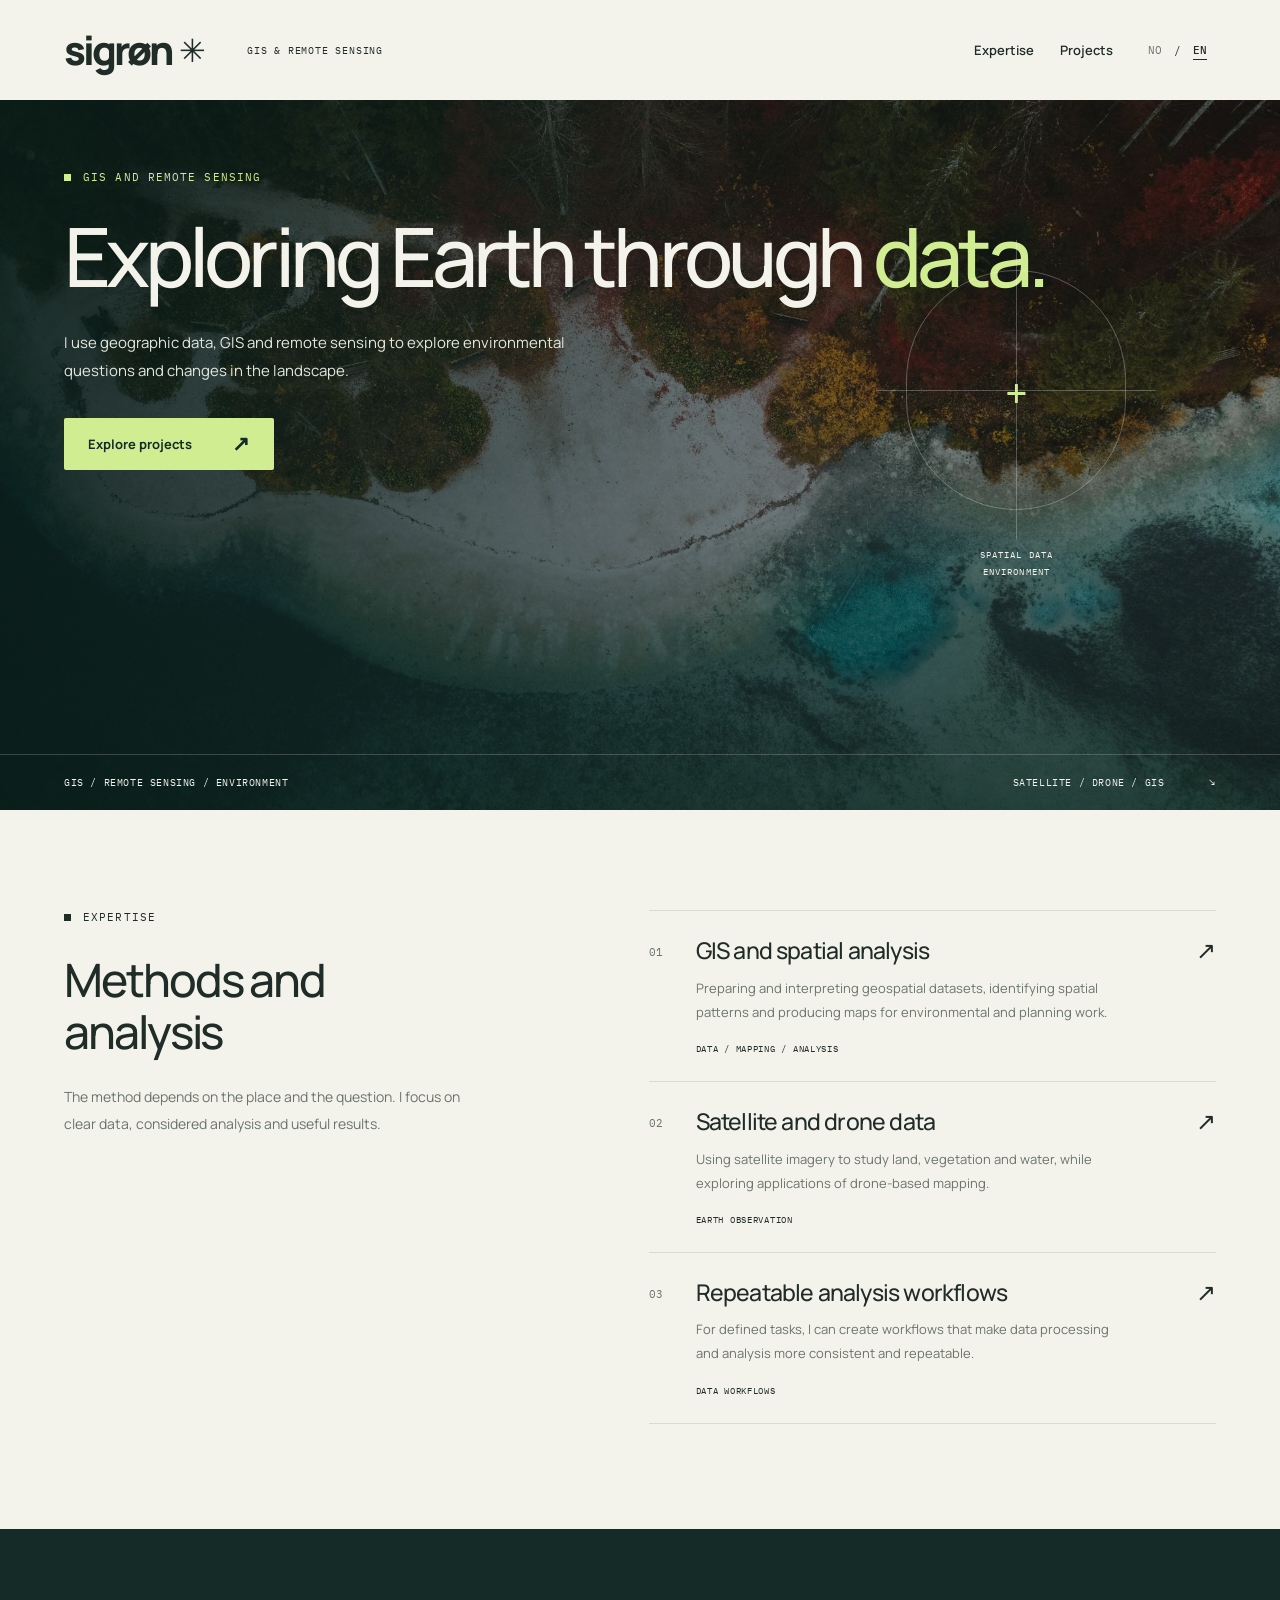
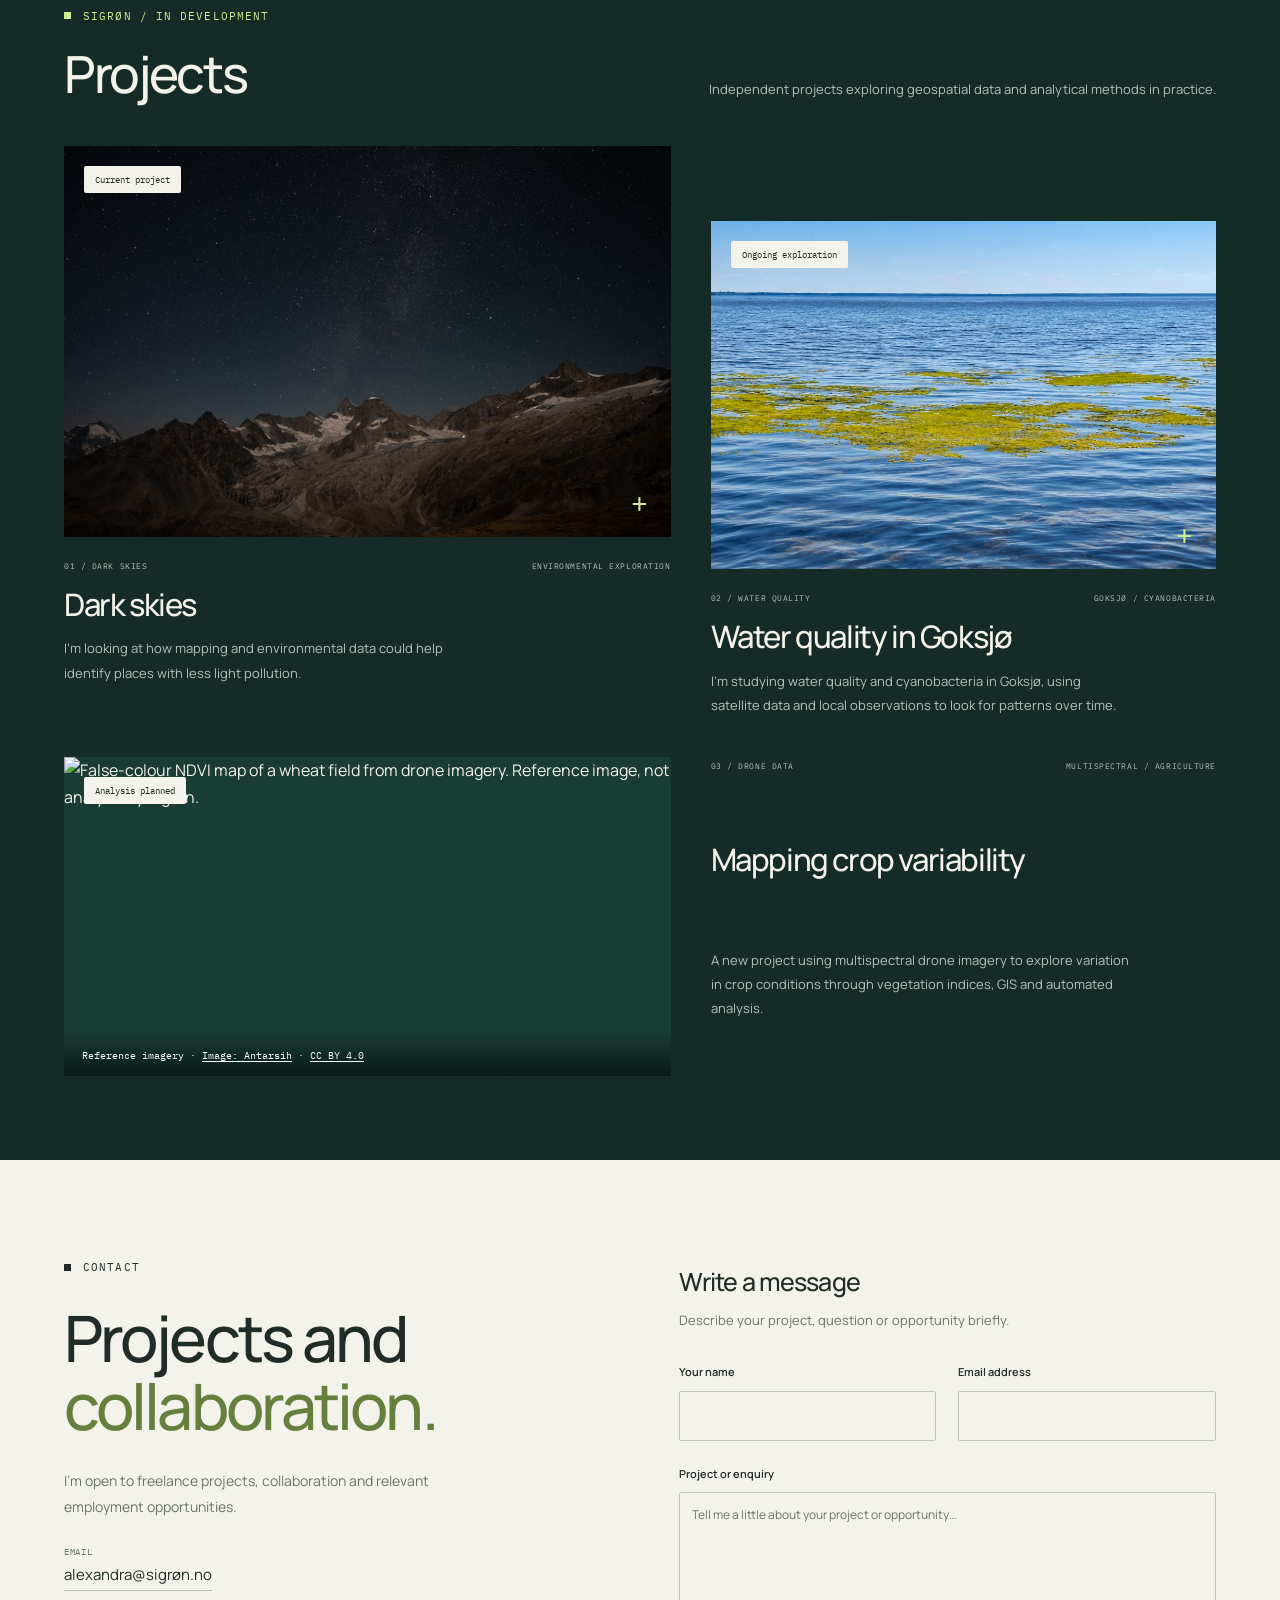
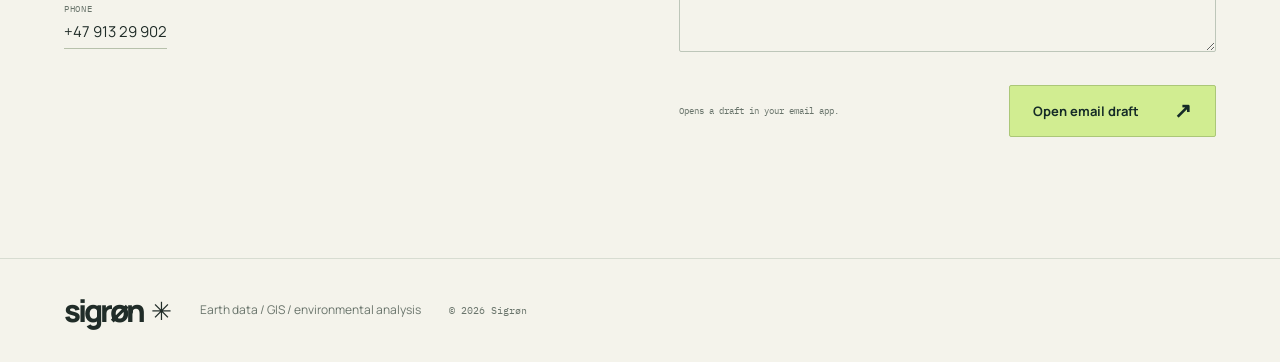
==== commit cb4aa97f: "Update Sigrøn Earth data hero heading and footer" ====
--- a/en/index.html
+++ b/en/index.html
@@ -1,4 +1,4 @@
 <!DOCTYPE html><html lang="en"><head><meta charset="utf-8"><meta name="viewport" content="width=device-width, initial-scale=1"><title>Sigrøn — GIS, Remote Sensing &amp; Environmental Analysis</title><meta name="description" content="GIS and remote sensing for environmental and planning projects. Spatial analysis, satellite and drone data, and automated workflows for defined tasks."><meta property="og:title" content="Sigrøn — GIS, Remote Sensing &amp; Environmental Analysis"><meta property="og:description" content="GIS and remote sensing for environmental and planning projects. Spatial analysis, satellite and drone data, and automated workflows for defined tasks."><meta property="og:type" content="website"><meta property="og:image" content="../images/aerial-lakeshore.jpg"><meta name="twitter:card" content="summary_large_image"><link rel="icon" href="../favicon.svg?v=two-peaks" type="image/svg+xml"><link rel="preconnect" href="https://fonts.googleapis.com"><link rel="preconnect" href="https://fonts.gstatic.com" crossorigin><link href="https://fonts.googleapis.com/css2?family=IBM+Plex+Mono:wght@400;500&family=Manrope:wght@400;500;600;700;800&display=swap" rel="stylesheet"><link rel="stylesheet" href="../assets/style-1.css">
 <link rel="stylesheet" href="../assets/style-2.css">
-</head><body><a class="skip" href="#main">Skip to content</a><header class="site-header"><a href="../en/" class="brand" aria-label="Sigrøn home" aria-current="page">sigrøn<span class="brand-mark" aria-hidden="true">✳</span></a><span class="header-note">GIS &amp; REMOTE SENSING</span><div class="language-switch" role="group" aria-label="Choose language"><a href="../" lang="nb" hreflang="nb" aria-label="Norsk">NO</a><span aria-hidden="true">/</span><a href="../en/" lang="en" hreflang="en" aria-current="page" aria-label="English">EN</a></div><button class="menu-toggle" type="button" aria-expanded="false" aria-controls="navigation"><span class="menu-label">Menu</span><svg width="18" height="18" viewBox="0 0 18 18" aria-hidden="true"><path d="M2 4h14M2 9h14M2 14h14" fill="none" stroke="currentColor" stroke-width="1.5"></path></svg></button><nav id="navigation" aria-label="Main navigation"><a href="#expertise">Expertise</a><a href="#explorations">Projects</a></nav></header><main id="main" data-astro-cid-7aropxhg><section class="hero" aria-labelledby="hero-title" data-astro-cid-7aropxhg><img class="hero-image" src="../images/aerial-lakeshore.jpg" width="1880" height="1058" alt="Aerial view of a wooded shoreline meeting clear blue-green water" fetchpriority="high" data-astro-cid-7aropxhg><div class="hero-shade" data-astro-cid-7aropxhg></div><div class="hero-content wrap" data-astro-cid-7aropxhg><p class="eyebrow" data-astro-cid-7aropxhg>GIS and remote sensing</p><h1 id="hero-title" data-astro-cid-7aropxhg>Mapping and<br data-astro-cid-7aropxhg>analysis of<br data-astro-cid-7aropxhg><span data-astro-cid-7aropxhg>nature and landscape.</span></h1><p class="hero-description" data-astro-cid-7aropxhg>I use geographic data, GIS and remote sensing to explore environmental questions and changes in the landscape.</p><div class="hero-actions" data-astro-cid-7aropxhg><a href="#explorations" class="button" data-astro-cid-7aropxhg>Explore projects <span aria-hidden="true" data-astro-cid-7aropxhg>↗</span></a></div></div><div class="viewfinder" aria-hidden="true" data-astro-cid-7aropxhg><span class="viewfinder-plus" data-astro-cid-7aropxhg>+</span><span class="viewfinder-caption" data-astro-cid-7aropxhg>SPATIAL DATA<br data-astro-cid-7aropxhg>ENVIRONMENT</span></div><div class="hero-bottom wrap" data-astro-cid-7aropxhg><span data-astro-cid-7aropxhg>GIS / REMOTE SENSING / ENVIRONMENT</span><span data-astro-cid-7aropxhg>SATELLITE / DRONE / GIS <span aria-hidden="true" data-astro-cid-7aropxhg>↘</span></span></div></section><section class="expertise wrap" id="expertise" aria-labelledby="expertise-title" data-astro-cid-7aropxhg><div class="expertise-intro" data-astro-cid-7aropxhg><p class="eyebrow" data-astro-cid-7aropxhg>Expertise</p><h2 class="section-title" id="expertise-title" data-astro-cid-7aropxhg>Methods and<br data-astro-cid-7aropxhg>analysis</h2><p data-astro-cid-7aropxhg>The method depends on the place and the question. I focus on clear data, considered analysis and useful results.</p></div><div class="service-list" data-astro-cid-7aropxhg><article class="service" data-astro-cid-7aropxhg><span class="service-number" data-astro-cid-7aropxhg>01</span><div data-astro-cid-7aropxhg><h3 data-astro-cid-7aropxhg>GIS and spatial analysis</h3><p data-astro-cid-7aropxhg>Preparing and interpreting geospatial datasets, identifying spatial patterns and producing maps for environmental and planning work.</p><span class="service-tag" data-astro-cid-7aropxhg>DATA / MAPPING / ANALYSIS</span></div><span class="service-arrow" aria-hidden="true" data-astro-cid-7aropxhg>↗</span></article><article class="service" data-astro-cid-7aropxhg><span class="service-number" data-astro-cid-7aropxhg>02</span><div data-astro-cid-7aropxhg><h3 data-astro-cid-7aropxhg>Satellite and drone data</h3><p data-astro-cid-7aropxhg>Using satellite imagery to study land, vegetation and water, while exploring applications of drone-based mapping.</p><span class="service-tag" data-astro-cid-7aropxhg>EARTH OBSERVATION</span></div><span class="service-arrow" aria-hidden="true" data-astro-cid-7aropxhg>↗</span></article><article class="service" data-astro-cid-7aropxhg><span class="service-number" data-astro-cid-7aropxhg>03</span><div data-astro-cid-7aropxhg><h3 data-astro-cid-7aropxhg>Repeatable analysis workflows</h3><p data-astro-cid-7aropxhg>For defined tasks, I can create workflows that make data processing and analysis more consistent and repeatable.</p><span class="service-tag" data-astro-cid-7aropxhg>DATA WORKFLOWS</span></div><span class="service-arrow" aria-hidden="true" data-astro-cid-7aropxhg>↗</span></article></div></section><section class="explorations wrap" id="explorations" aria-labelledby="explorations-title" data-astro-cid-7aropxhg><div class="section-heading" data-astro-cid-7aropxhg><div data-astro-cid-7aropxhg><p class="eyebrow" data-astro-cid-7aropxhg>Sigrøn / in development</p><h2 class="section-title" id="explorations-title" data-astro-cid-7aropxhg>Projects</h2></div><p data-astro-cid-7aropxhg>Independent projects exploring geospatial data and analytical methods in practice.</p></div><div class="project-grid" data-astro-cid-7aropxhg><article class="project project-sky" data-astro-cid-7aropxhg><div class="project-image" data-astro-cid-7aropxhg><img src="../images/dark-skies.jpg" width="940" height="627" loading="lazy" alt="A star-filled night sky above a mountain landscape" data-astro-cid-7aropxhg><span class="project-status" data-astro-cid-7aropxhg>Current project</span><span class="image-marker" aria-hidden="true" data-astro-cid-7aropxhg>+</span></div><div class="project-meta" data-astro-cid-7aropxhg><span data-astro-cid-7aropxhg>01 / DARK SKIES</span><span data-astro-cid-7aropxhg>ENVIRONMENTAL EXPLORATION</span></div><h3 data-astro-cid-7aropxhg>Dark skies</h3><p data-astro-cid-7aropxhg>I’m looking at how mapping and environmental data could help identify places with less light pollution.</p></article><article class="project project-water" data-astro-cid-7aropxhg><div class="project-image" data-astro-cid-7aropxhg><img src="../images/goksjo-cyanobacteria.jpg" width="1200" height="675" loading="lazy" alt="Lake surface with a visible cyanobacterial bloom" data-astro-cid-7aropxhg><span class="project-status" data-astro-cid-7aropxhg>Ongoing exploration</span><span class="image-marker" aria-hidden="true" data-astro-cid-7aropxhg>+</span></div><div class="project-meta" data-astro-cid-7aropxhg><span data-astro-cid-7aropxhg>02 / WATER QUALITY</span><span data-astro-cid-7aropxhg>GOKSJØ / CYANOBACTERIA</span></div><h3 data-astro-cid-7aropxhg>Water quality in Goksjø</h3><p data-astro-cid-7aropxhg>I’m studying water quality and cyanobacteria in Goksjø, using satellite data and local observations to look for patterns over time.</p></article><article class="project project-drone" data-astro-cid-7aropxhg><div class="project-image project-image-drone" data-astro-cid-7aropxhg><img src="https://thumb.wikimedia.org/wikipedia/commons/thumb/d/d4/Agricultural_art.jpg/960px-Agricultural_art.jpg" width="960" height="678" loading="lazy" alt="False-colour NDVI map of a wheat field from drone imagery. Reference image, not analysis by Sigrøn." data-astro-cid-7aropxhg><span class="drone-credit" data-astro-cid-7aropxhg>Reference imagery · <a href="https://commons.wikimedia.org/wiki/File:Agricultural_art.jpg" target="_blank" rel="noopener noreferrer" data-astro-cid-7aropxhg>Image: Antarsih</a> · <a href="https://creativecommons.org/licenses/by/4.0/" target="_blank" rel="noopener noreferrer" data-astro-cid-7aropxhg>CC BY 4.0</a></span><span class="project-status" data-astro-cid-7aropxhg>Analysis planned</span></div><div class="project-meta" data-astro-cid-7aropxhg><span data-astro-cid-7aropxhg>03 / DRONE DATA</span><span data-astro-cid-7aropxhg>MULTISPECTRAL / AGRICULTURE</span></div><h3 data-astro-cid-7aropxhg>Mapping crop variability</h3><p data-astro-cid-7aropxhg>A new project using multispectral drone imagery to explore variation in crop conditions through vegetation indices, GIS and automated analysis.</p></article></div></section><section class="contact wrap" id="contact" aria-labelledby="contact-title" data-astro-cid-7aropxhg><div class="contact-intro" data-astro-cid-7aropxhg><p class="eyebrow" data-astro-cid-7aropxhg>Contact</p><h2 id="contact-title" data-astro-cid-7aropxhg>Projects and<br data-astro-cid-7aropxhg><span data-astro-cid-7aropxhg>collaboration.</span></h2><p data-astro-cid-7aropxhg>I'm open to freelance projects, collaboration and relevant employment opportunities.</p><div class="contact-details" data-astro-cid-7aropxhg><div data-astro-cid-7aropxhg><span data-astro-cid-7aropxhg>Email</span><a href="mailto:alexandra@sigrøn.no" data-astro-cid-7aropxhg>alexandra@sigrøn.no</a></div><div data-astro-cid-7aropxhg><span data-astro-cid-7aropxhg>Phone</span><a href="tel:+4791329902" data-astro-cid-7aropxhg>+47 913 29 902</a></div></div></div><div class="form-panel" data-astro-cid-7aropxhg><h3 data-astro-cid-7aropxhg>Write a message</h3><p data-astro-cid-7aropxhg>Describe your project, question or opportunity briefly.</p><form data-confirmation="Thank you! Your enquiry has been sent. I’ll be in touch." data-sending="Sending your enquiry…" data-error="Your enquiry could not be sent. Please try again. Your details are still here." method="POST" action="mailto:alexandra@sigrøn.no" data-astro-cid-7aropxhg><input type="text" name="_hp" value="" tabindex="-1" autocomplete="off" aria-hidden="true" style="position:absolute;left:-9999px" data-astro-cid-7aropxhg><input type="hidden" name="_ts" value="" data-astro-cid-7aropxhg><input type="hidden" name="_form" value="kontakt" data-astro-cid-7aropxhg><input type="hidden" name="_return" value="/en/" data-astro-cid-7aropxhg><div class="form-row" data-astro-cid-7aropxhg><div class="field" data-astro-cid-7aropxhg><label for="name" data-astro-cid-7aropxhg>Your name</label><input id="name" name="name" required autocomplete="name" data-astro-cid-7aropxhg></div><div class="field" data-astro-cid-7aropxhg><label for="email" data-astro-cid-7aropxhg>Email address</label><input type="email" id="email" name="email" required autocomplete="email" data-astro-cid-7aropxhg></div></div><div class="field" data-astro-cid-7aropxhg><label for="project" data-astro-cid-7aropxhg>Project or enquiry</label><textarea id="project" name="project" rows="5" required placeholder="Tell me a little about your project or opportunity…" data-astro-cid-7aropxhg></textarea></div><div class="form-submit" data-astro-cid-7aropxhg><span data-astro-cid-7aropxhg>Opens a draft in your email app.</span><button class="button" type="submit" data-astro-cid-7aropxhg>Open email draft <span aria-hidden="true" data-astro-cid-7aropxhg>↗</span></button></div><p class="form-status" role="status" aria-live="polite" data-astro-cid-7aropxhg></p></form></div></section></main><script type="application/ld+json">{"@context":"https://schema.org","@type":"ProfessionalService","name":"Sigrøn","description":"GIS and remote sensing for environmental and planning projects. Spatial analysis, satellite and drone data, and automated workflows for defined tasks.","email":"alexandra@sigrøn.no","telephone":"+4791329902"}</script><footer class="site-footer"><a class="brand" href="../en/" aria-label="Sigrøn home">sigrøn<span class="brand-mark" aria-hidden="true">✳</span></a><span>GIS / remote sensing / environmental analysis</span><span class="copyright">© 2026 Sigrøn</span></footer><script type="module" src="../assets/site.js"></script>
+</head><body><a class="skip" href="#main">Skip to content</a><header class="site-header"><a href="../en/" class="brand" aria-label="Sigrøn home" aria-current="page">sigrøn<span class="brand-mark" aria-hidden="true">✳</span></a><span class="header-note">GIS &amp; REMOTE SENSING</span><div class="language-switch" role="group" aria-label="Choose language"><a href="../" lang="nb" hreflang="nb" aria-label="Norsk">NO</a><span aria-hidden="true">/</span><a href="../en/" lang="en" hreflang="en" aria-current="page" aria-label="English">EN</a></div><button class="menu-toggle" type="button" aria-expanded="false" aria-controls="navigation"><span class="menu-label">Menu</span><svg width="18" height="18" viewBox="0 0 18 18" aria-hidden="true"><path d="M2 4h14M2 9h14M2 14h14" fill="none" stroke="currentColor" stroke-width="1.5"></path></svg></button><nav id="navigation" aria-label="Main navigation"><a href="#expertise">Expertise</a><a href="#explorations">Projects</a></nav></header><main id="main" data-astro-cid-7aropxhg><section class="hero" aria-labelledby="hero-title" data-astro-cid-7aropxhg><img class="hero-image" src="../images/aerial-lakeshore.jpg" width="1880" height="1058" alt="Aerial view of a wooded shoreline meeting clear blue-green water" fetchpriority="high" data-astro-cid-7aropxhg><div class="hero-shade" data-astro-cid-7aropxhg></div><div class="hero-content wrap" data-astro-cid-7aropxhg><p class="eyebrow" data-astro-cid-7aropxhg>GIS and remote sensing</p><h1 id="hero-title" data-astro-cid-7aropxhg>Exploring Earth through <span data-astro-cid-7aropxhg>data.</span></h1><p class="hero-description" data-astro-cid-7aropxhg>I use geographic data, GIS and remote sensing to explore environmental questions and changes in the landscape.</p><div class="hero-actions" data-astro-cid-7aropxhg><a href="#explorations" class="button" data-astro-cid-7aropxhg>Explore projects <span aria-hidden="true" data-astro-cid-7aropxhg>↗</span></a></div></div><div class="viewfinder" aria-hidden="true" data-astro-cid-7aropxhg><span class="viewfinder-plus" data-astro-cid-7aropxhg>+</span><span class="viewfinder-caption" data-astro-cid-7aropxhg>SPATIAL DATA<br data-astro-cid-7aropxhg>ENVIRONMENT</span></div><div class="hero-bottom wrap" data-astro-cid-7aropxhg><span data-astro-cid-7aropxhg>GIS / REMOTE SENSING / ENVIRONMENT</span><span data-astro-cid-7aropxhg>SATELLITE / DRONE / GIS <span aria-hidden="true" data-astro-cid-7aropxhg>↘</span></span></div></section><section class="expertise wrap" id="expertise" aria-labelledby="expertise-title" data-astro-cid-7aropxhg><div class="expertise-intro" data-astro-cid-7aropxhg><p class="eyebrow" data-astro-cid-7aropxhg>Expertise</p><h2 class="section-title" id="expertise-title" data-astro-cid-7aropxhg>Methods and<br data-astro-cid-7aropxhg>analysis</h2><p data-astro-cid-7aropxhg>The method depends on the place and the question. I focus on clear data, considered analysis and useful results.</p></div><div class="service-list" data-astro-cid-7aropxhg><article class="service" data-astro-cid-7aropxhg><span class="service-number" data-astro-cid-7aropxhg>01</span><div data-astro-cid-7aropxhg><h3 data-astro-cid-7aropxhg>GIS and spatial analysis</h3><p data-astro-cid-7aropxhg>Preparing and interpreting geospatial datasets, identifying spatial patterns and producing maps for environmental and planning work.</p><span class="service-tag" data-astro-cid-7aropxhg>DATA / MAPPING / ANALYSIS</span></div><span class="service-arrow" aria-hidden="true" data-astro-cid-7aropxhg>↗</span></article><article class="service" data-astro-cid-7aropxhg><span class="service-number" data-astro-cid-7aropxhg>02</span><div data-astro-cid-7aropxhg><h3 data-astro-cid-7aropxhg>Satellite and drone data</h3><p data-astro-cid-7aropxhg>Using satellite imagery to study land, vegetation and water, while exploring applications of drone-based mapping.</p><span class="service-tag" data-astro-cid-7aropxhg>EARTH OBSERVATION</span></div><span class="service-arrow" aria-hidden="true" data-astro-cid-7aropxhg>↗</span></article><article class="service" data-astro-cid-7aropxhg><span class="service-number" data-astro-cid-7aropxhg>03</span><div data-astro-cid-7aropxhg><h3 data-astro-cid-7aropxhg>Repeatable analysis workflows</h3><p data-astro-cid-7aropxhg>For defined tasks, I can create workflows that make data processing and analysis more consistent and repeatable.</p><span class="service-tag" data-astro-cid-7aropxhg>DATA WORKFLOWS</span></div><span class="service-arrow" aria-hidden="true" data-astro-cid-7aropxhg>↗</span></article></div></section><section class="explorations wrap" id="explorations" aria-labelledby="explorations-title" data-astro-cid-7aropxhg><div class="section-heading" data-astro-cid-7aropxhg><div data-astro-cid-7aropxhg><p class="eyebrow" data-astro-cid-7aropxhg>Sigrøn / in development</p><h2 class="section-title" id="explorations-title" data-astro-cid-7aropxhg>Projects</h2></div><p data-astro-cid-7aropxhg>Independent projects exploring geospatial data and analytical methods in practice.</p></div><div class="project-grid" data-astro-cid-7aropxhg><article class="project project-sky" data-astro-cid-7aropxhg><div class="project-image" data-astro-cid-7aropxhg><img src="../images/dark-skies.jpg" width="940" height="627" loading="lazy" alt="A star-filled night sky above a mountain landscape" data-astro-cid-7aropxhg><span class="project-status" data-astro-cid-7aropxhg>Current project</span><span class="image-marker" aria-hidden="true" data-astro-cid-7aropxhg>+</span></div><div class="project-meta" data-astro-cid-7aropxhg><span data-astro-cid-7aropxhg>01 / DARK SKIES</span><span data-astro-cid-7aropxhg>ENVIRONMENTAL EXPLORATION</span></div><h3 data-astro-cid-7aropxhg>Dark skies</h3><p data-astro-cid-7aropxhg>I’m looking at how mapping and environmental data could help identify places with less light pollution.</p></article><article class="project project-water" data-astro-cid-7aropxhg><div class="project-image" data-astro-cid-7aropxhg><img src="../images/goksjo-cyanobacteria.jpg" width="1200" height="675" loading="lazy" alt="Lake surface with a visible cyanobacterial bloom" data-astro-cid-7aropxhg><span class="project-status" data-astro-cid-7aropxhg>Ongoing exploration</span><span class="image-marker" aria-hidden="true" data-astro-cid-7aropxhg>+</span></div><div class="project-meta" data-astro-cid-7aropxhg><span data-astro-cid-7aropxhg>02 / WATER QUALITY</span><span data-astro-cid-7aropxhg>GOKSJØ / CYANOBACTERIA</span></div><h3 data-astro-cid-7aropxhg>Water quality in Goksjø</h3><p data-astro-cid-7aropxhg>I’m studying water quality and cyanobacteria in Goksjø, using satellite data and local observations to look for patterns over time.</p></article><article class="project project-drone" data-astro-cid-7aropxhg><div class="project-image project-image-drone" data-astro-cid-7aropxhg><img src="https://thumb.wikimedia.org/wikipedia/commons/thumb/d/d4/Agricultural_art.jpg/960px-Agricultural_art.jpg" width="960" height="678" loading="lazy" alt="False-colour NDVI map of a wheat field from drone imagery. Reference image, not analysis by Sigrøn." data-astro-cid-7aropxhg><span class="drone-credit" data-astro-cid-7aropxhg>Reference imagery · <a href="https://commons.wikimedia.org/wiki/File:Agricultural_art.jpg" target="_blank" rel="noopener noreferrer" data-astro-cid-7aropxhg>Image: Antarsih</a> · <a href="https://creativecommons.org/licenses/by/4.0/" target="_blank" rel="noopener noreferrer" data-astro-cid-7aropxhg>CC BY 4.0</a></span><span class="project-status" data-astro-cid-7aropxhg>Analysis planned</span></div><div class="project-meta" data-astro-cid-7aropxhg><span data-astro-cid-7aropxhg>03 / DRONE DATA</span><span data-astro-cid-7aropxhg>MULTISPECTRAL / AGRICULTURE</span></div><h3 data-astro-cid-7aropxhg>Mapping crop variability</h3><p data-astro-cid-7aropxhg>A new project using multispectral drone imagery to explore variation in crop conditions through vegetation indices, GIS and automated analysis.</p></article></div></section><section class="contact wrap" id="contact" aria-labelledby="contact-title" data-astro-cid-7aropxhg><div class="contact-intro" data-astro-cid-7aropxhg><p class="eyebrow" data-astro-cid-7aropxhg>Contact</p><h2 id="contact-title" data-astro-cid-7aropxhg>Projects and<br data-astro-cid-7aropxhg><span data-astro-cid-7aropxhg>collaboration.</span></h2><p data-astro-cid-7aropxhg>I'm open to freelance projects, collaboration and relevant employment opportunities.</p><div class="contact-details" data-astro-cid-7aropxhg><div data-astro-cid-7aropxhg><span data-astro-cid-7aropxhg>Email</span><a href="mailto:alexandra@sigrøn.no" data-astro-cid-7aropxhg>alexandra@sigrøn.no</a></div><div data-astro-cid-7aropxhg><span data-astro-cid-7aropxhg>Phone</span><a href="tel:+4791329902" data-astro-cid-7aropxhg>+47 913 29 902</a></div></div></div><div class="form-panel" data-astro-cid-7aropxhg><h3 data-astro-cid-7aropxhg>Write a message</h3><p data-astro-cid-7aropxhg>Describe your project, question or opportunity briefly.</p><form data-confirmation="Thank you! Your enquiry has been sent. I’ll be in touch." data-sending="Sending your enquiry…" data-error="Your enquiry could not be sent. Please try again. Your details are still here." method="POST" action="mailto:alexandra@sigrøn.no" data-astro-cid-7aropxhg><input type="text" name="_hp" value="" tabindex="-1" autocomplete="off" aria-hidden="true" style="position:absolute;left:-9999px" data-astro-cid-7aropxhg><input type="hidden" name="_ts" value="" data-astro-cid-7aropxhg><input type="hidden" name="_form" value="kontakt" data-astro-cid-7aropxhg><input type="hidden" name="_return" value="/en/" data-astro-cid-7aropxhg><div class="form-row" data-astro-cid-7aropxhg><div class="field" data-astro-cid-7aropxhg><label for="name" data-astro-cid-7aropxhg>Your name</label><input id="name" name="name" required autocomplete="name" data-astro-cid-7aropxhg></div><div class="field" data-astro-cid-7aropxhg><label for="email" data-astro-cid-7aropxhg>Email address</label><input type="email" id="email" name="email" required autocomplete="email" data-astro-cid-7aropxhg></div></div><div class="field" data-astro-cid-7aropxhg><label for="project" data-astro-cid-7aropxhg>Project or enquiry</label><textarea id="project" name="project" rows="5" required placeholder="Tell me a little about your project or opportunity…" data-astro-cid-7aropxhg></textarea></div><div class="form-submit" data-astro-cid-7aropxhg><span data-astro-cid-7aropxhg>Opens a draft in your email app.</span><button class="button" type="submit" data-astro-cid-7aropxhg>Open email draft <span aria-hidden="true" data-astro-cid-7aropxhg>↗</span></button></div><p class="form-status" role="status" aria-live="polite" data-astro-cid-7aropxhg></p></form></div></section></main><script type="application/ld+json">{"@context":"https://schema.org","@type":"ProfessionalService","name":"Sigrøn","description":"GIS and remote sensing for environmental and planning projects. Spatial analysis, satellite and drone data, and automated workflows for defined tasks.","email":"alexandra@sigrøn.no","telephone":"+4791329902"}</script><footer class="site-footer"><a class="brand" href="../en/" aria-label="Sigrøn home">sigrøn<span class="brand-mark" aria-hidden="true">✳</span></a><span>Earth data / GIS / environmental analysis</span><span class="copyright">© 2026 Sigrøn</span></footer><script type="module" src="../assets/site.js"></script>
 </body></html>
--- a/assets/style-2.css
+++ b/assets/style-2.css
@@ -851,3 +851,29 @@
   }
   .project-drone[data-astro-cid-7aropxhg] .project-meta[data-astro-cid-7aropxhg] { margin-top: 15px; }
 }
+
+
+/* Caption and credit for externally sourced reference NDVI imagery */
+.project-image-drone[data-astro-cid-7aropxhg] img[data-astro-cid-7aropxhg] {
+  width: 100%;
+  height: 100%;
+  object-fit: cover;
+  object-position: center;
+}
+.drone-credit[data-astro-cid-7aropxhg] {
+  position: absolute;
+  bottom: 0;
+  right: 0;
+  left: 0;
+  z-index: 2;
+  padding: 16px 18px 12px;
+  font: 10px var(--mono);
+  color: #fff;
+  background: linear-gradient(transparent, rgb(6 24 21 / 92%));
+  line-height: 1.6;
+}
+.drone-credit[data-astro-cid-7aropxhg] a[data-astro-cid-7aropxhg] {
+  color: #fff;
+  text-decoration: underline;
+  text-underline-offset: 2px;
+}
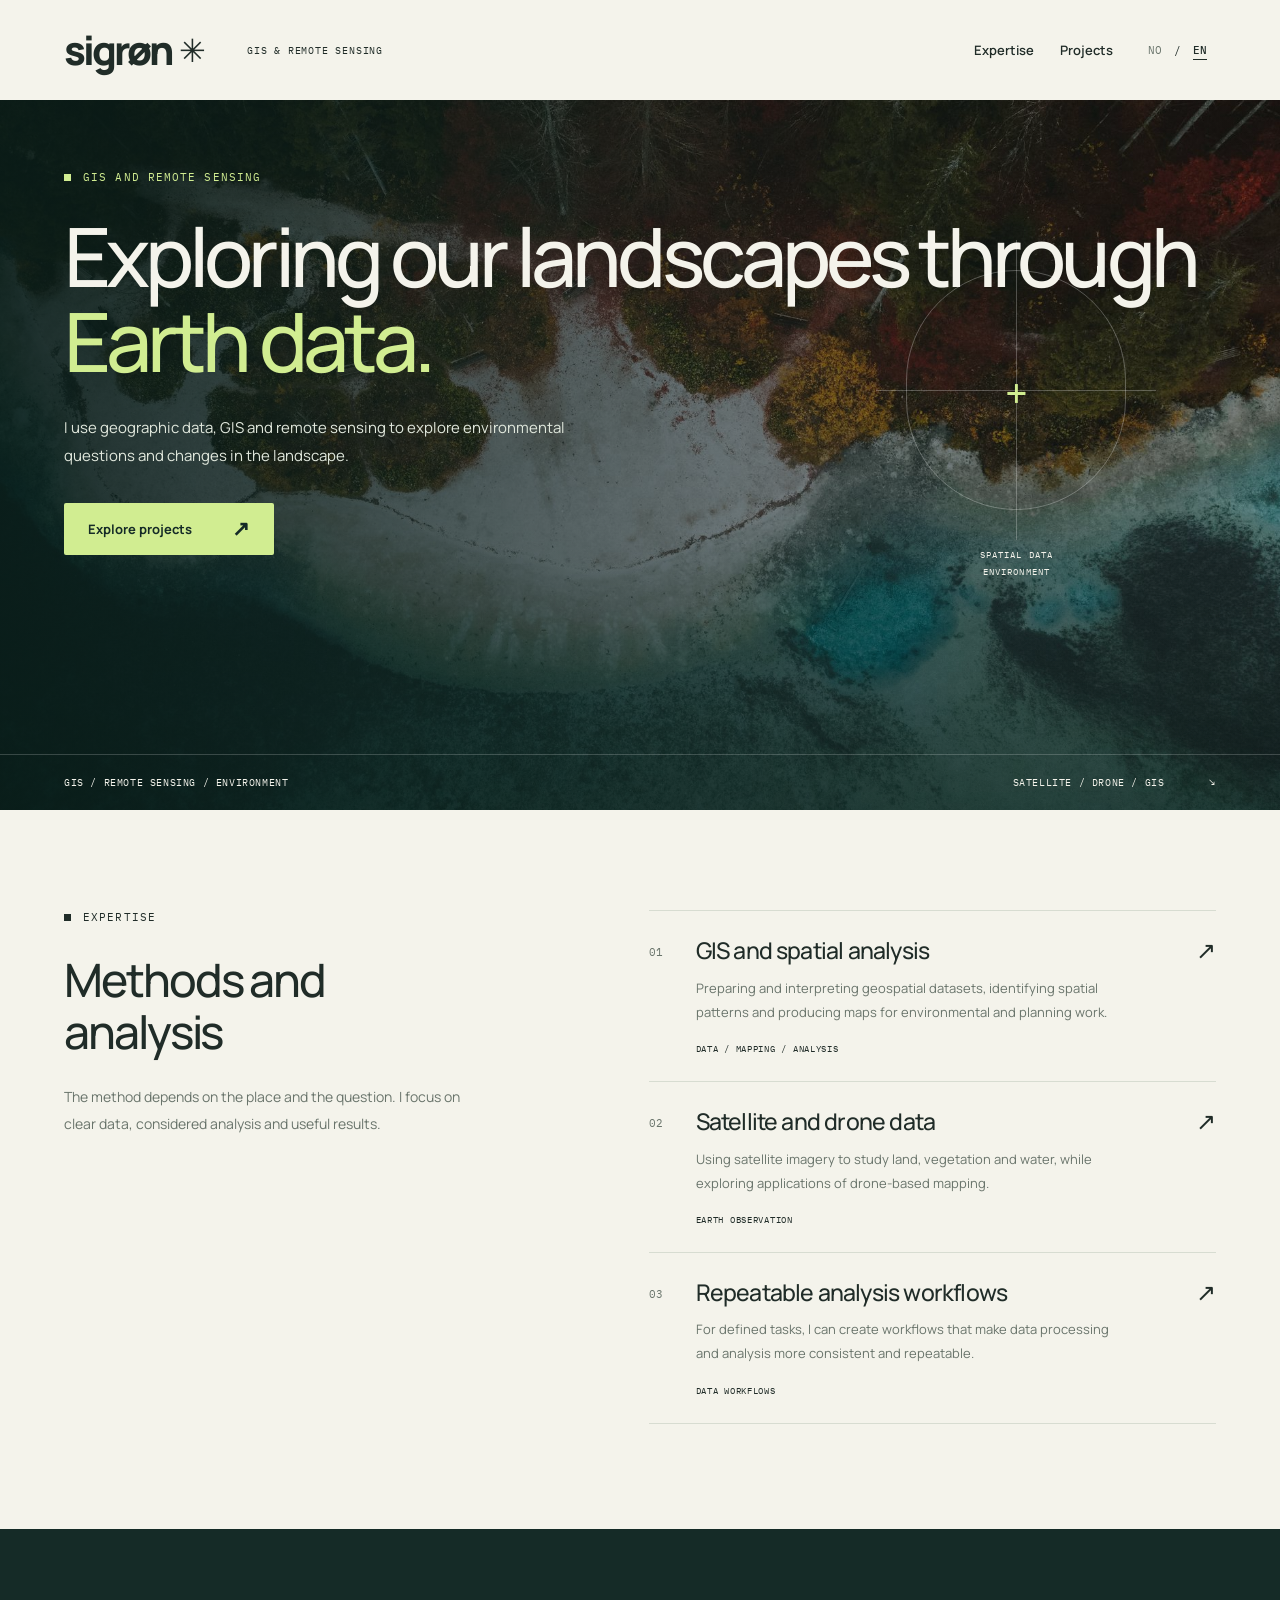
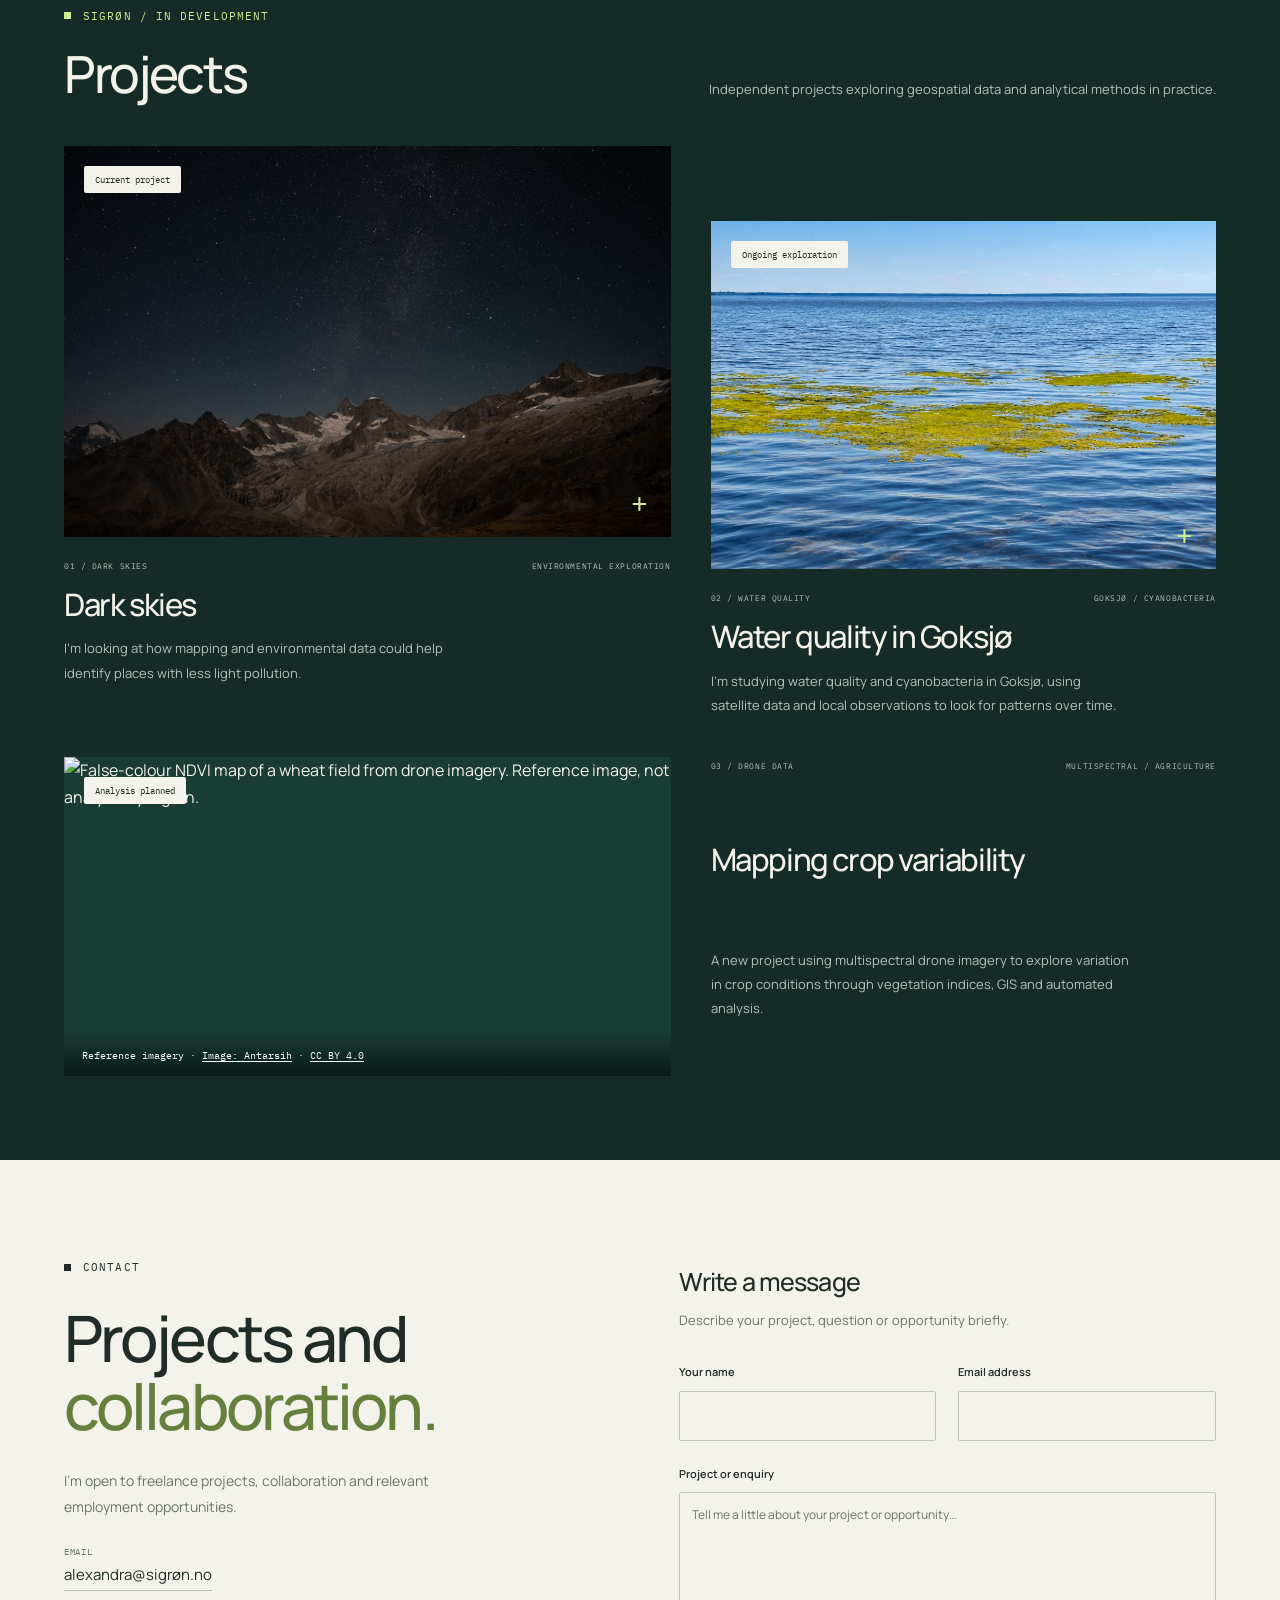
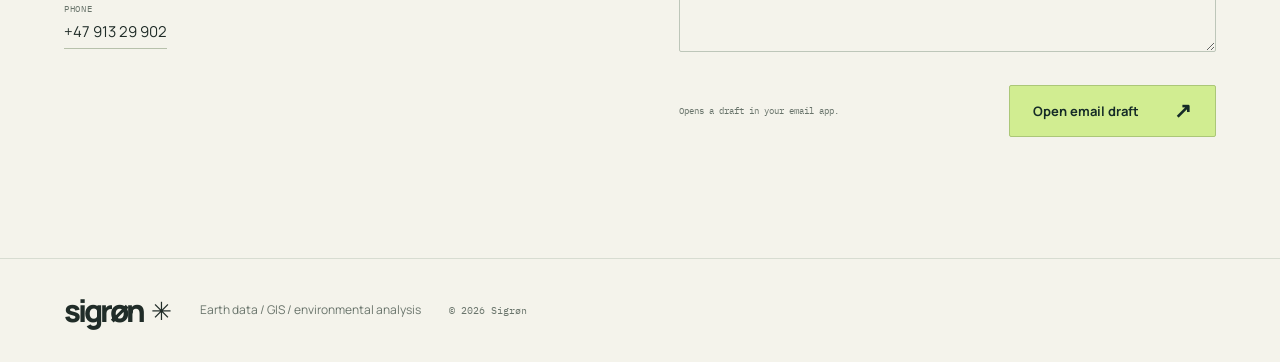
==== commit 6bb10d9d: "Refine Sigrøn homepage landscape Earth data heading" ====
--- a/en/index.html
+++ b/en/index.html
@@ -1,4 +1,4 @@
 <!DOCTYPE html><html lang="en"><head><meta charset="utf-8"><meta name="viewport" content="width=device-width, initial-scale=1"><title>Sigrøn — GIS, Remote Sensing &amp; Environmental Analysis</title><meta name="description" content="GIS and remote sensing for environmental and planning projects. Spatial analysis, satellite and drone data, and automated workflows for defined tasks."><meta property="og:title" content="Sigrøn — GIS, Remote Sensing &amp; Environmental Analysis"><meta property="og:description" content="GIS and remote sensing for environmental and planning projects. Spatial analysis, satellite and drone data, and automated workflows for defined tasks."><meta property="og:type" content="website"><meta property="og:image" content="../images/aerial-lakeshore.jpg"><meta name="twitter:card" content="summary_large_image"><link rel="icon" href="../favicon.svg?v=two-peaks" type="image/svg+xml"><link rel="preconnect" href="https://fonts.googleapis.com"><link rel="preconnect" href="https://fonts.gstatic.com" crossorigin><link href="https://fonts.googleapis.com/css2?family=IBM+Plex+Mono:wght@400;500&family=Manrope:wght@400;500;600;700;800&display=swap" rel="stylesheet"><link rel="stylesheet" href="../assets/style-1.css">
 <link rel="stylesheet" href="../assets/style-2.css">
-</head><body><a class="skip" href="#main">Skip to content</a><header class="site-header"><a href="../en/" class="brand" aria-label="Sigrøn home" aria-current="page">sigrøn<span class="brand-mark" aria-hidden="true">✳</span></a><span class="header-note">GIS &amp; REMOTE SENSING</span><div class="language-switch" role="group" aria-label="Choose language"><a href="../" lang="nb" hreflang="nb" aria-label="Norsk">NO</a><span aria-hidden="true">/</span><a href="../en/" lang="en" hreflang="en" aria-current="page" aria-label="English">EN</a></div><button class="menu-toggle" type="button" aria-expanded="false" aria-controls="navigation"><span class="menu-label">Menu</span><svg width="18" height="18" viewBox="0 0 18 18" aria-hidden="true"><path d="M2 4h14M2 9h14M2 14h14" fill="none" stroke="currentColor" stroke-width="1.5"></path></svg></button><nav id="navigation" aria-label="Main navigation"><a href="#expertise">Expertise</a><a href="#explorations">Projects</a></nav></header><main id="main" data-astro-cid-7aropxhg><section class="hero" aria-labelledby="hero-title" data-astro-cid-7aropxhg><img class="hero-image" src="../images/aerial-lakeshore.jpg" width="1880" height="1058" alt="Aerial view of a wooded shoreline meeting clear blue-green water" fetchpriority="high" data-astro-cid-7aropxhg><div class="hero-shade" data-astro-cid-7aropxhg></div><div class="hero-content wrap" data-astro-cid-7aropxhg><p class="eyebrow" data-astro-cid-7aropxhg>GIS and remote sensing</p><h1 id="hero-title" data-astro-cid-7aropxhg>Exploring Earth through <span data-astro-cid-7aropxhg>data.</span></h1><p class="hero-description" data-astro-cid-7aropxhg>I use geographic data, GIS and remote sensing to explore environmental questions and changes in the landscape.</p><div class="hero-actions" data-astro-cid-7aropxhg><a href="#explorations" class="button" data-astro-cid-7aropxhg>Explore projects <span aria-hidden="true" data-astro-cid-7aropxhg>↗</span></a></div></div><div class="viewfinder" aria-hidden="true" data-astro-cid-7aropxhg><span class="viewfinder-plus" data-astro-cid-7aropxhg>+</span><span class="viewfinder-caption" data-astro-cid-7aropxhg>SPATIAL DATA<br data-astro-cid-7aropxhg>ENVIRONMENT</span></div><div class="hero-bottom wrap" data-astro-cid-7aropxhg><span data-astro-cid-7aropxhg>GIS / REMOTE SENSING / ENVIRONMENT</span><span data-astro-cid-7aropxhg>SATELLITE / DRONE / GIS <span aria-hidden="true" data-astro-cid-7aropxhg>↘</span></span></div></section><section class="expertise wrap" id="expertise" aria-labelledby="expertise-title" data-astro-cid-7aropxhg><div class="expertise-intro" data-astro-cid-7aropxhg><p class="eyebrow" data-astro-cid-7aropxhg>Expertise</p><h2 class="section-title" id="expertise-title" data-astro-cid-7aropxhg>Methods and<br data-astro-cid-7aropxhg>analysis</h2><p data-astro-cid-7aropxhg>The method depends on the place and the question. I focus on clear data, considered analysis and useful results.</p></div><div class="service-list" data-astro-cid-7aropxhg><article class="service" data-astro-cid-7aropxhg><span class="service-number" data-astro-cid-7aropxhg>01</span><div data-astro-cid-7aropxhg><h3 data-astro-cid-7aropxhg>GIS and spatial analysis</h3><p data-astro-cid-7aropxhg>Preparing and interpreting geospatial datasets, identifying spatial patterns and producing maps for environmental and planning work.</p><span class="service-tag" data-astro-cid-7aropxhg>DATA / MAPPING / ANALYSIS</span></div><span class="service-arrow" aria-hidden="true" data-astro-cid-7aropxhg>↗</span></article><article class="service" data-astro-cid-7aropxhg><span class="service-number" data-astro-cid-7aropxhg>02</span><div data-astro-cid-7aropxhg><h3 data-astro-cid-7aropxhg>Satellite and drone data</h3><p data-astro-cid-7aropxhg>Using satellite imagery to study land, vegetation and water, while exploring applications of drone-based mapping.</p><span class="service-tag" data-astro-cid-7aropxhg>EARTH OBSERVATION</span></div><span class="service-arrow" aria-hidden="true" data-astro-cid-7aropxhg>↗</span></article><article class="service" data-astro-cid-7aropxhg><span class="service-number" data-astro-cid-7aropxhg>03</span><div data-astro-cid-7aropxhg><h3 data-astro-cid-7aropxhg>Repeatable analysis workflows</h3><p data-astro-cid-7aropxhg>For defined tasks, I can create workflows that make data processing and analysis more consistent and repeatable.</p><span class="service-tag" data-astro-cid-7aropxhg>DATA WORKFLOWS</span></div><span class="service-arrow" aria-hidden="true" data-astro-cid-7aropxhg>↗</span></article></div></section><section class="explorations wrap" id="explorations" aria-labelledby="explorations-title" data-astro-cid-7aropxhg><div class="section-heading" data-astro-cid-7aropxhg><div data-astro-cid-7aropxhg><p class="eyebrow" data-astro-cid-7aropxhg>Sigrøn / in development</p><h2 class="section-title" id="explorations-title" data-astro-cid-7aropxhg>Projects</h2></div><p data-astro-cid-7aropxhg>Independent projects exploring geospatial data and analytical methods in practice.</p></div><div class="project-grid" data-astro-cid-7aropxhg><article class="project project-sky" data-astro-cid-7aropxhg><div class="project-image" data-astro-cid-7aropxhg><img src="../images/dark-skies.jpg" width="940" height="627" loading="lazy" alt="A star-filled night sky above a mountain landscape" data-astro-cid-7aropxhg><span class="project-status" data-astro-cid-7aropxhg>Current project</span><span class="image-marker" aria-hidden="true" data-astro-cid-7aropxhg>+</span></div><div class="project-meta" data-astro-cid-7aropxhg><span data-astro-cid-7aropxhg>01 / DARK SKIES</span><span data-astro-cid-7aropxhg>ENVIRONMENTAL EXPLORATION</span></div><h3 data-astro-cid-7aropxhg>Dark skies</h3><p data-astro-cid-7aropxhg>I’m looking at how mapping and environmental data could help identify places with less light pollution.</p></article><article class="project project-water" data-astro-cid-7aropxhg><div class="project-image" data-astro-cid-7aropxhg><img src="../images/goksjo-cyanobacteria.jpg" width="1200" height="675" loading="lazy" alt="Lake surface with a visible cyanobacterial bloom" data-astro-cid-7aropxhg><span class="project-status" data-astro-cid-7aropxhg>Ongoing exploration</span><span class="image-marker" aria-hidden="true" data-astro-cid-7aropxhg>+</span></div><div class="project-meta" data-astro-cid-7aropxhg><span data-astro-cid-7aropxhg>02 / WATER QUALITY</span><span data-astro-cid-7aropxhg>GOKSJØ / CYANOBACTERIA</span></div><h3 data-astro-cid-7aropxhg>Water quality in Goksjø</h3><p data-astro-cid-7aropxhg>I’m studying water quality and cyanobacteria in Goksjø, using satellite data and local observations to look for patterns over time.</p></article><article class="project project-drone" data-astro-cid-7aropxhg><div class="project-image project-image-drone" data-astro-cid-7aropxhg><img src="https://thumb.wikimedia.org/wikipedia/commons/thumb/d/d4/Agricultural_art.jpg/960px-Agricultural_art.jpg" width="960" height="678" loading="lazy" alt="False-colour NDVI map of a wheat field from drone imagery. Reference image, not analysis by Sigrøn." data-astro-cid-7aropxhg><span class="drone-credit" data-astro-cid-7aropxhg>Reference imagery · <a href="https://commons.wikimedia.org/wiki/File:Agricultural_art.jpg" target="_blank" rel="noopener noreferrer" data-astro-cid-7aropxhg>Image: Antarsih</a> · <a href="https://creativecommons.org/licenses/by/4.0/" target="_blank" rel="noopener noreferrer" data-astro-cid-7aropxhg>CC BY 4.0</a></span><span class="project-status" data-astro-cid-7aropxhg>Analysis planned</span></div><div class="project-meta" data-astro-cid-7aropxhg><span data-astro-cid-7aropxhg>03 / DRONE DATA</span><span data-astro-cid-7aropxhg>MULTISPECTRAL / AGRICULTURE</span></div><h3 data-astro-cid-7aropxhg>Mapping crop variability</h3><p data-astro-cid-7aropxhg>A new project using multispectral drone imagery to explore variation in crop conditions through vegetation indices, GIS and automated analysis.</p></article></div></section><section class="contact wrap" id="contact" aria-labelledby="contact-title" data-astro-cid-7aropxhg><div class="contact-intro" data-astro-cid-7aropxhg><p class="eyebrow" data-astro-cid-7aropxhg>Contact</p><h2 id="contact-title" data-astro-cid-7aropxhg>Projects and<br data-astro-cid-7aropxhg><span data-astro-cid-7aropxhg>collaboration.</span></h2><p data-astro-cid-7aropxhg>I'm open to freelance projects, collaboration and relevant employment opportunities.</p><div class="contact-details" data-astro-cid-7aropxhg><div data-astro-cid-7aropxhg><span data-astro-cid-7aropxhg>Email</span><a href="mailto:alexandra@sigrøn.no" data-astro-cid-7aropxhg>alexandra@sigrøn.no</a></div><div data-astro-cid-7aropxhg><span data-astro-cid-7aropxhg>Phone</span><a href="tel:+4791329902" data-astro-cid-7aropxhg>+47 913 29 902</a></div></div></div><div class="form-panel" data-astro-cid-7aropxhg><h3 data-astro-cid-7aropxhg>Write a message</h3><p data-astro-cid-7aropxhg>Describe your project, question or opportunity briefly.</p><form data-confirmation="Thank you! Your enquiry has been sent. I’ll be in touch." data-sending="Sending your enquiry…" data-error="Your enquiry could not be sent. Please try again. Your details are still here." method="POST" action="mailto:alexandra@sigrøn.no" data-astro-cid-7aropxhg><input type="text" name="_hp" value="" tabindex="-1" autocomplete="off" aria-hidden="true" style="position:absolute;left:-9999px" data-astro-cid-7aropxhg><input type="hidden" name="_ts" value="" data-astro-cid-7aropxhg><input type="hidden" name="_form" value="kontakt" data-astro-cid-7aropxhg><input type="hidden" name="_return" value="/en/" data-astro-cid-7aropxhg><div class="form-row" data-astro-cid-7aropxhg><div class="field" data-astro-cid-7aropxhg><label for="name" data-astro-cid-7aropxhg>Your name</label><input id="name" name="name" required autocomplete="name" data-astro-cid-7aropxhg></div><div class="field" data-astro-cid-7aropxhg><label for="email" data-astro-cid-7aropxhg>Email address</label><input type="email" id="email" name="email" required autocomplete="email" data-astro-cid-7aropxhg></div></div><div class="field" data-astro-cid-7aropxhg><label for="project" data-astro-cid-7aropxhg>Project or enquiry</label><textarea id="project" name="project" rows="5" required placeholder="Tell me a little about your project or opportunity…" data-astro-cid-7aropxhg></textarea></div><div class="form-submit" data-astro-cid-7aropxhg><span data-astro-cid-7aropxhg>Opens a draft in your email app.</span><button class="button" type="submit" data-astro-cid-7aropxhg>Open email draft <span aria-hidden="true" data-astro-cid-7aropxhg>↗</span></button></div><p class="form-status" role="status" aria-live="polite" data-astro-cid-7aropxhg></p></form></div></section></main><script type="application/ld+json">{"@context":"https://schema.org","@type":"ProfessionalService","name":"Sigrøn","description":"GIS and remote sensing for environmental and planning projects. Spatial analysis, satellite and drone data, and automated workflows for defined tasks.","email":"alexandra@sigrøn.no","telephone":"+4791329902"}</script><footer class="site-footer"><a class="brand" href="../en/" aria-label="Sigrøn home">sigrøn<span class="brand-mark" aria-hidden="true">✳</span></a><span>Earth data / GIS / environmental analysis</span><span class="copyright">© 2026 Sigrøn</span></footer><script type="module" src="../assets/site.js"></script>
+</head><body><a class="skip" href="#main">Skip to content</a><header class="site-header"><a href="../en/" class="brand" aria-label="Sigrøn home" aria-current="page">sigrøn<span class="brand-mark" aria-hidden="true">✳</span></a><span class="header-note">GIS &amp; REMOTE SENSING</span><div class="language-switch" role="group" aria-label="Choose language"><a href="../" lang="nb" hreflang="nb" aria-label="Norsk">NO</a><span aria-hidden="true">/</span><a href="../en/" lang="en" hreflang="en" aria-current="page" aria-label="English">EN</a></div><button class="menu-toggle" type="button" aria-expanded="false" aria-controls="navigation"><span class="menu-label">Menu</span><svg width="18" height="18" viewBox="0 0 18 18" aria-hidden="true"><path d="M2 4h14M2 9h14M2 14h14" fill="none" stroke="currentColor" stroke-width="1.5"></path></svg></button><nav id="navigation" aria-label="Main navigation"><a href="#expertise">Expertise</a><a href="#explorations">Projects</a></nav></header><main id="main" data-astro-cid-7aropxhg><section class="hero" aria-labelledby="hero-title" data-astro-cid-7aropxhg><img class="hero-image" src="../images/aerial-lakeshore.jpg" width="1880" height="1058" alt="Aerial view of a wooded shoreline meeting clear blue-green water" fetchpriority="high" data-astro-cid-7aropxhg><div class="hero-shade" data-astro-cid-7aropxhg></div><div class="hero-content wrap" data-astro-cid-7aropxhg><p class="eyebrow" data-astro-cid-7aropxhg>GIS and remote sensing</p><h1 id="hero-title" data-astro-cid-7aropxhg>Exploring our landscapes through <span data-astro-cid-7aropxhg>Earth data.</span></h1><p class="hero-description" data-astro-cid-7aropxhg>I use geographic data, GIS and remote sensing to explore environmental questions and changes in the landscape.</p><div class="hero-actions" data-astro-cid-7aropxhg><a href="#explorations" class="button" data-astro-cid-7aropxhg>Explore projects <span aria-hidden="true" data-astro-cid-7aropxhg>↗</span></a></div></div><div class="viewfinder" aria-hidden="true" data-astro-cid-7aropxhg><span class="viewfinder-plus" data-astro-cid-7aropxhg>+</span><span class="viewfinder-caption" data-astro-cid-7aropxhg>SPATIAL DATA<br data-astro-cid-7aropxhg>ENVIRONMENT</span></div><div class="hero-bottom wrap" data-astro-cid-7aropxhg><span data-astro-cid-7aropxhg>GIS / REMOTE SENSING / ENVIRONMENT</span><span data-astro-cid-7aropxhg>SATELLITE / DRONE / GIS <span aria-hidden="true" data-astro-cid-7aropxhg>↘</span></span></div></section><section class="expertise wrap" id="expertise" aria-labelledby="expertise-title" data-astro-cid-7aropxhg><div class="expertise-intro" data-astro-cid-7aropxhg><p class="eyebrow" data-astro-cid-7aropxhg>Expertise</p><h2 class="section-title" id="expertise-title" data-astro-cid-7aropxhg>Methods and<br data-astro-cid-7aropxhg>analysis</h2><p data-astro-cid-7aropxhg>The method depends on the place and the question. I focus on clear data, considered analysis and useful results.</p></div><div class="service-list" data-astro-cid-7aropxhg><article class="service" data-astro-cid-7aropxhg><span class="service-number" data-astro-cid-7aropxhg>01</span><div data-astro-cid-7aropxhg><h3 data-astro-cid-7aropxhg>GIS and spatial analysis</h3><p data-astro-cid-7aropxhg>Preparing and interpreting geospatial datasets, identifying spatial patterns and producing maps for environmental and planning work.</p><span class="service-tag" data-astro-cid-7aropxhg>DATA / MAPPING / ANALYSIS</span></div><span class="service-arrow" aria-hidden="true" data-astro-cid-7aropxhg>↗</span></article><article class="service" data-astro-cid-7aropxhg><span class="service-number" data-astro-cid-7aropxhg>02</span><div data-astro-cid-7aropxhg><h3 data-astro-cid-7aropxhg>Satellite and drone data</h3><p data-astro-cid-7aropxhg>Using satellite imagery to study land, vegetation and water, while exploring applications of drone-based mapping.</p><span class="service-tag" data-astro-cid-7aropxhg>EARTH OBSERVATION</span></div><span class="service-arrow" aria-hidden="true" data-astro-cid-7aropxhg>↗</span></article><article class="service" data-astro-cid-7aropxhg><span class="service-number" data-astro-cid-7aropxhg>03</span><div data-astro-cid-7aropxhg><h3 data-astro-cid-7aropxhg>Repeatable analysis workflows</h3><p data-astro-cid-7aropxhg>For defined tasks, I can create workflows that make data processing and analysis more consistent and repeatable.</p><span class="service-tag" data-astro-cid-7aropxhg>DATA WORKFLOWS</span></div><span class="service-arrow" aria-hidden="true" data-astro-cid-7aropxhg>↗</span></article></div></section><section class="explorations wrap" id="explorations" aria-labelledby="explorations-title" data-astro-cid-7aropxhg><div class="section-heading" data-astro-cid-7aropxhg><div data-astro-cid-7aropxhg><p class="eyebrow" data-astro-cid-7aropxhg>Sigrøn / in development</p><h2 class="section-title" id="explorations-title" data-astro-cid-7aropxhg>Projects</h2></div><p data-astro-cid-7aropxhg>Independent projects exploring geospatial data and analytical methods in practice.</p></div><div class="project-grid" data-astro-cid-7aropxhg><article class="project project-sky" data-astro-cid-7aropxhg><div class="project-image" data-astro-cid-7aropxhg><img src="../images/dark-skies.jpg" width="940" height="627" loading="lazy" alt="A star-filled night sky above a mountain landscape" data-astro-cid-7aropxhg><span class="project-status" data-astro-cid-7aropxhg>Current project</span><span class="image-marker" aria-hidden="true" data-astro-cid-7aropxhg>+</span></div><div class="project-meta" data-astro-cid-7aropxhg><span data-astro-cid-7aropxhg>01 / DARK SKIES</span><span data-astro-cid-7aropxhg>ENVIRONMENTAL EXPLORATION</span></div><h3 data-astro-cid-7aropxhg>Dark skies</h3><p data-astro-cid-7aropxhg>I’m looking at how mapping and environmental data could help identify places with less light pollution.</p></article><article class="project project-water" data-astro-cid-7aropxhg><div class="project-image" data-astro-cid-7aropxhg><img src="../images/goksjo-cyanobacteria.jpg" width="1200" height="675" loading="lazy" alt="Lake surface with a visible cyanobacterial bloom" data-astro-cid-7aropxhg><span class="project-status" data-astro-cid-7aropxhg>Ongoing exploration</span><span class="image-marker" aria-hidden="true" data-astro-cid-7aropxhg>+</span></div><div class="project-meta" data-astro-cid-7aropxhg><span data-astro-cid-7aropxhg>02 / WATER QUALITY</span><span data-astro-cid-7aropxhg>GOKSJØ / CYANOBACTERIA</span></div><h3 data-astro-cid-7aropxhg>Water quality in Goksjø</h3><p data-astro-cid-7aropxhg>I’m studying water quality and cyanobacteria in Goksjø, using satellite data and local observations to look for patterns over time.</p></article><article class="project project-drone" data-astro-cid-7aropxhg><div class="project-image project-image-drone" data-astro-cid-7aropxhg><img src="https://thumb.wikimedia.org/wikipedia/commons/thumb/d/d4/Agricultural_art.jpg/960px-Agricultural_art.jpg" width="960" height="678" loading="lazy" alt="False-colour NDVI map of a wheat field from drone imagery. Reference image, not analysis by Sigrøn." data-astro-cid-7aropxhg><span class="drone-credit" data-astro-cid-7aropxhg>Reference imagery · <a href="https://commons.wikimedia.org/wiki/File:Agricultural_art.jpg" target="_blank" rel="noopener noreferrer" data-astro-cid-7aropxhg>Image: Antarsih</a> · <a href="https://creativecommons.org/licenses/by/4.0/" target="_blank" rel="noopener noreferrer" data-astro-cid-7aropxhg>CC BY 4.0</a></span><span class="project-status" data-astro-cid-7aropxhg>Analysis planned</span></div><div class="project-meta" data-astro-cid-7aropxhg><span data-astro-cid-7aropxhg>03 / DRONE DATA</span><span data-astro-cid-7aropxhg>MULTISPECTRAL / AGRICULTURE</span></div><h3 data-astro-cid-7aropxhg>Mapping crop variability</h3><p data-astro-cid-7aropxhg>A new project using multispectral drone imagery to explore variation in crop conditions through vegetation indices, GIS and automated analysis.</p></article></div></section><section class="contact wrap" id="contact" aria-labelledby="contact-title" data-astro-cid-7aropxhg><div class="contact-intro" data-astro-cid-7aropxhg><p class="eyebrow" data-astro-cid-7aropxhg>Contact</p><h2 id="contact-title" data-astro-cid-7aropxhg>Projects and<br data-astro-cid-7aropxhg><span data-astro-cid-7aropxhg>collaboration.</span></h2><p data-astro-cid-7aropxhg>I'm open to freelance projects, collaboration and relevant employment opportunities.</p><div class="contact-details" data-astro-cid-7aropxhg><div data-astro-cid-7aropxhg><span data-astro-cid-7aropxhg>Email</span><a href="mailto:alexandra@sigrøn.no" data-astro-cid-7aropxhg>alexandra@sigrøn.no</a></div><div data-astro-cid-7aropxhg><span data-astro-cid-7aropxhg>Phone</span><a href="tel:+4791329902" data-astro-cid-7aropxhg>+47 913 29 902</a></div></div></div><div class="form-panel" data-astro-cid-7aropxhg><h3 data-astro-cid-7aropxhg>Write a message</h3><p data-astro-cid-7aropxhg>Describe your project, question or opportunity briefly.</p><form data-confirmation="Thank you! Your enquiry has been sent. I’ll be in touch." data-sending="Sending your enquiry…" data-error="Your enquiry could not be sent. Please try again. Your details are still here." method="POST" action="mailto:alexandra@sigrøn.no" data-astro-cid-7aropxhg><input type="text" name="_hp" value="" tabindex="-1" autocomplete="off" aria-hidden="true" style="position:absolute;left:-9999px" data-astro-cid-7aropxhg><input type="hidden" name="_ts" value="" data-astro-cid-7aropxhg><input type="hidden" name="_form" value="kontakt" data-astro-cid-7aropxhg><input type="hidden" name="_return" value="/en/" data-astro-cid-7aropxhg><div class="form-row" data-astro-cid-7aropxhg><div class="field" data-astro-cid-7aropxhg><label for="name" data-astro-cid-7aropxhg>Your name</label><input id="name" name="name" required autocomplete="name" data-astro-cid-7aropxhg></div><div class="field" data-astro-cid-7aropxhg><label for="email" data-astro-cid-7aropxhg>Email address</label><input type="email" id="email" name="email" required autocomplete="email" data-astro-cid-7aropxhg></div></div><div class="field" data-astro-cid-7aropxhg><label for="project" data-astro-cid-7aropxhg>Project or enquiry</label><textarea id="project" name="project" rows="5" required placeholder="Tell me a little about your project or opportunity…" data-astro-cid-7aropxhg></textarea></div><div class="form-submit" data-astro-cid-7aropxhg><span data-astro-cid-7aropxhg>Opens a draft in your email app.</span><button class="button" type="submit" data-astro-cid-7aropxhg>Open email draft <span aria-hidden="true" data-astro-cid-7aropxhg>↗</span></button></div><p class="form-status" role="status" aria-live="polite" data-astro-cid-7aropxhg></p></form></div></section></main><script type="application/ld+json">{"@context":"https://schema.org","@type":"ProfessionalService","name":"Sigrøn","description":"GIS and remote sensing for environmental and planning projects. Spatial analysis, satellite and drone data, and automated workflows for defined tasks.","email":"alexandra@sigrøn.no","telephone":"+4791329902"}</script><footer class="site-footer"><a class="brand" href="../en/" aria-label="Sigrøn home">sigrøn<span class="brand-mark" aria-hidden="true">✳</span></a><span>Earth data / GIS / environmental analysis</span><span class="copyright">© 2026 Sigrøn</span></footer><script type="module" src="../assets/site.js"></script>
 </body></html>
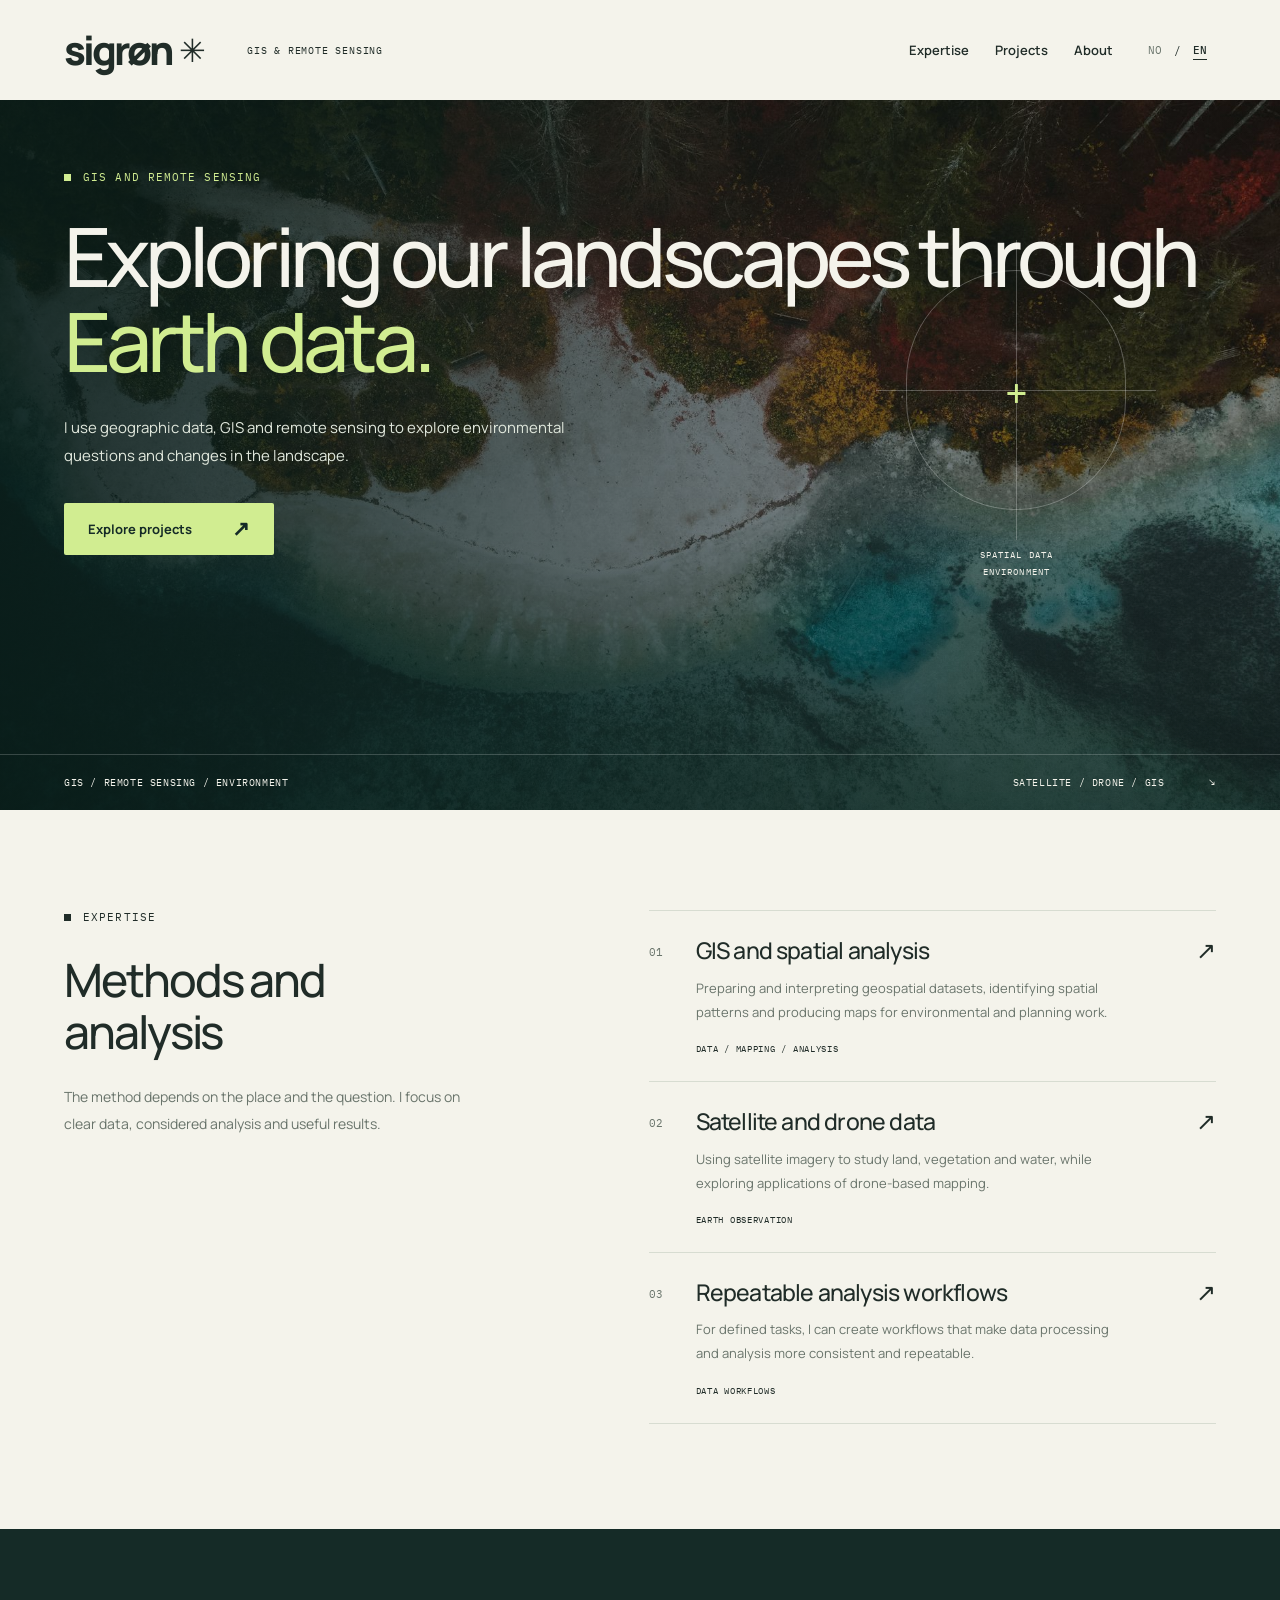
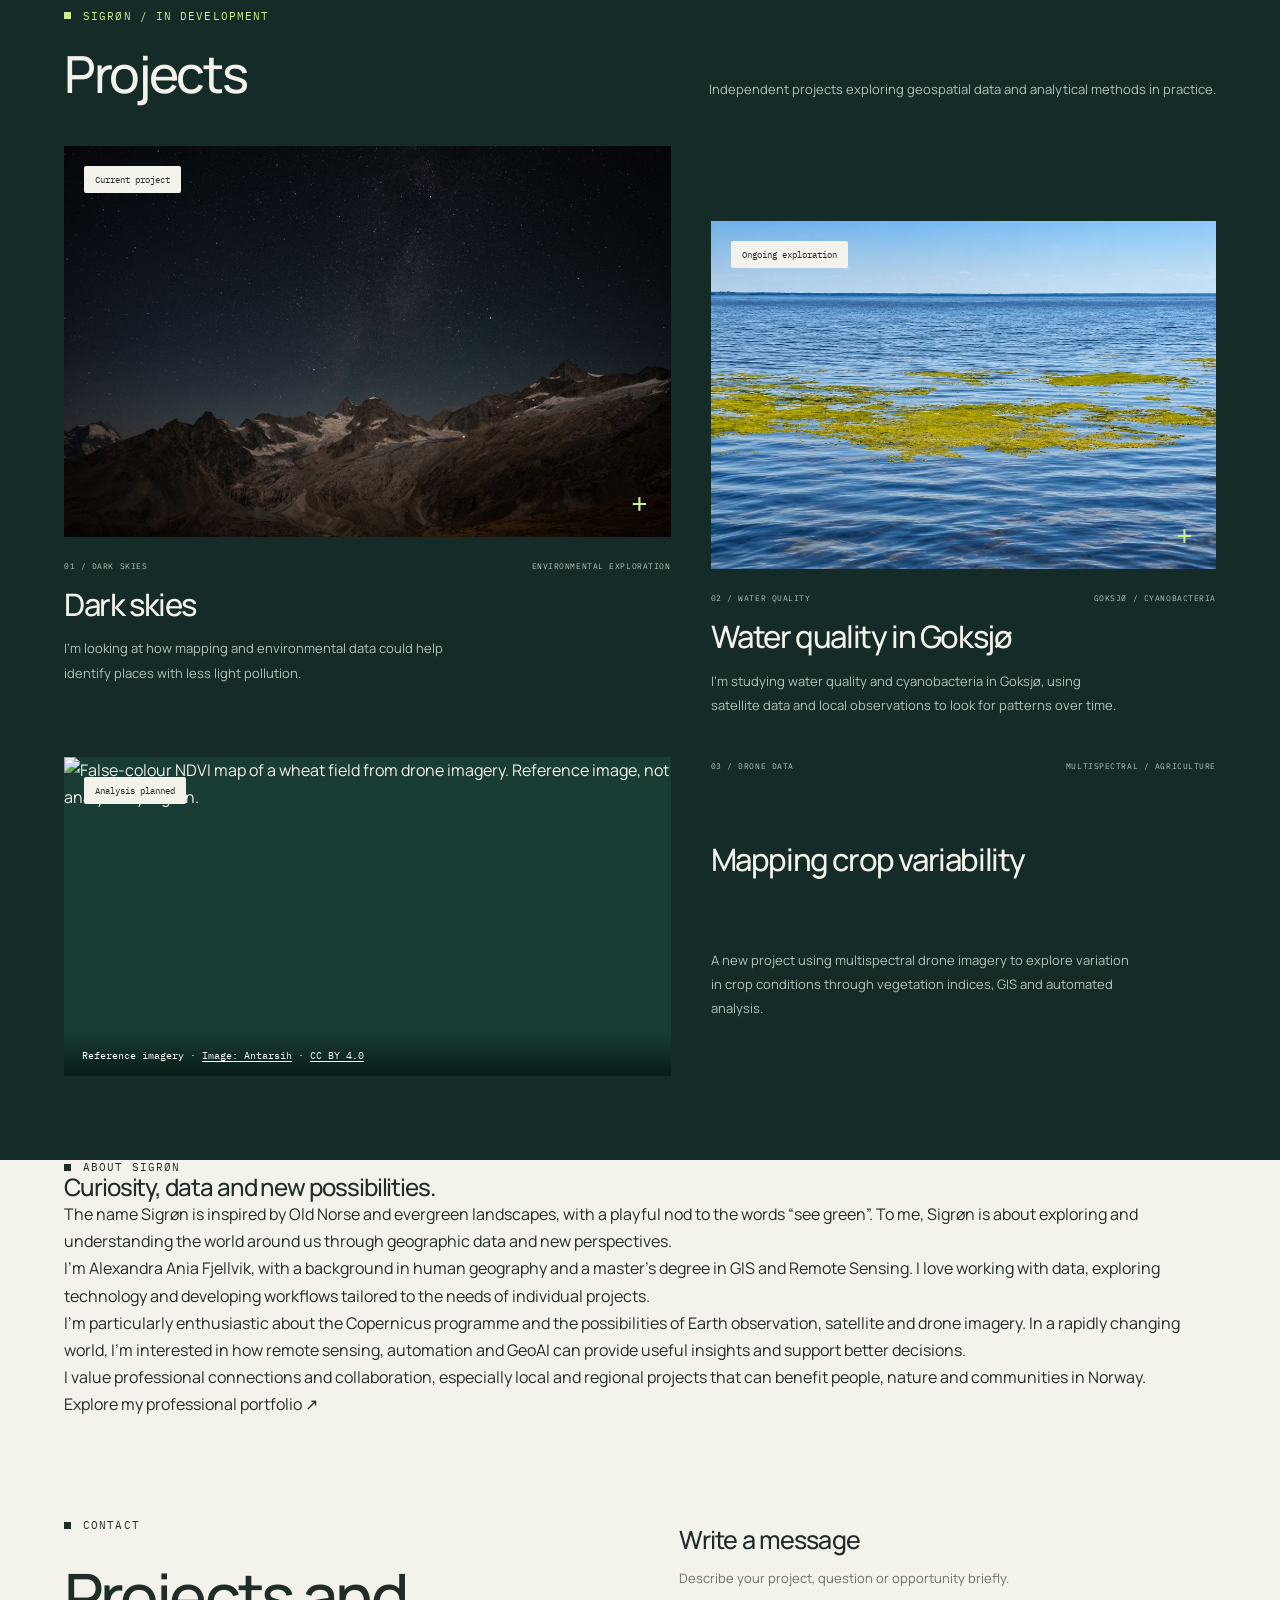
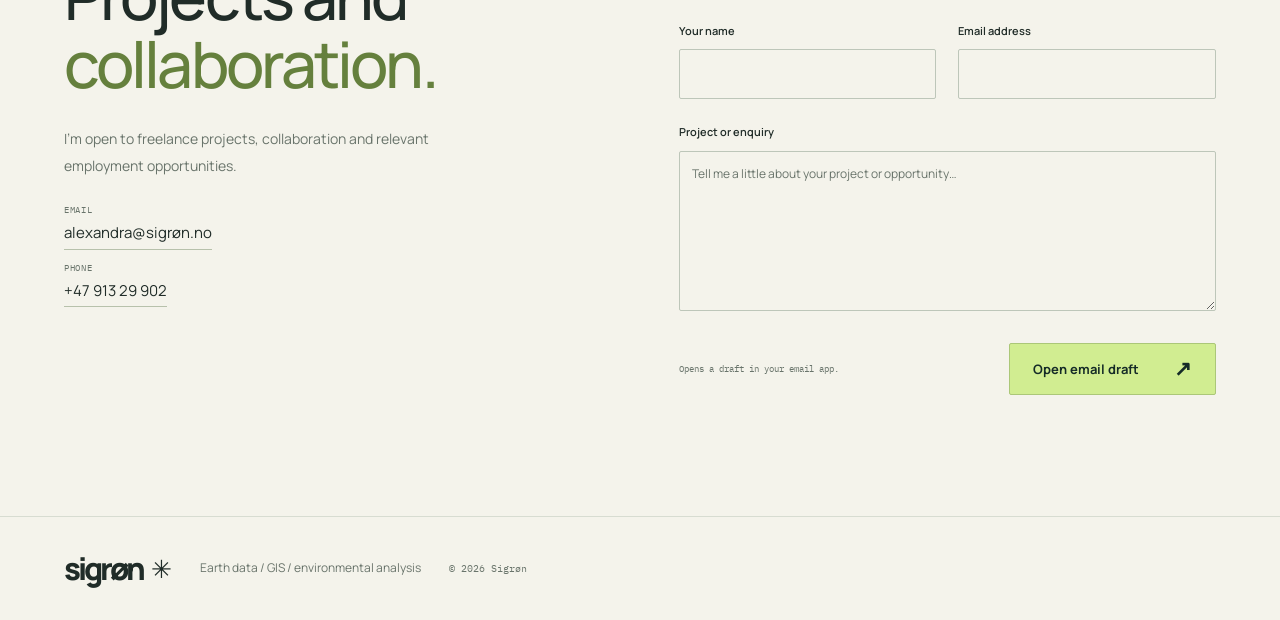
==== commit 90fbbd38: "Add bilingual About Sigrøn story and portfolio link" ====
--- a/en/index.html
+++ b/en/index.html
@@ -1,4 +1,4 @@
 <!DOCTYPE html><html lang="en"><head><meta charset="utf-8"><meta name="viewport" content="width=device-width, initial-scale=1"><title>Sigrøn — GIS, Remote Sensing &amp; Environmental Analysis</title><meta name="description" content="GIS and remote sensing for environmental and planning projects. Spatial analysis, satellite and drone data, and automated workflows for defined tasks."><meta property="og:title" content="Sigrøn — GIS, Remote Sensing &amp; Environmental Analysis"><meta property="og:description" content="GIS and remote sensing for environmental and planning projects. Spatial analysis, satellite and drone data, and automated workflows for defined tasks."><meta property="og:type" content="website"><meta property="og:image" content="../images/aerial-lakeshore.jpg"><meta name="twitter:card" content="summary_large_image"><link rel="icon" href="../favicon.svg?v=two-peaks" type="image/svg+xml"><link rel="preconnect" href="https://fonts.googleapis.com"><link rel="preconnect" href="https://fonts.gstatic.com" crossorigin><link href="https://fonts.googleapis.com/css2?family=IBM+Plex+Mono:wght@400;500&family=Manrope:wght@400;500;600;700;800&display=swap" rel="stylesheet"><link rel="stylesheet" href="../assets/style-1.css">
 <link rel="stylesheet" href="../assets/style-2.css">
-</head><body><a class="skip" href="#main">Skip to content</a><header class="site-header"><a href="../en/" class="brand" aria-label="Sigrøn home" aria-current="page">sigrøn<span class="brand-mark" aria-hidden="true">✳</span></a><span class="header-note">GIS &amp; REMOTE SENSING</span><div class="language-switch" role="group" aria-label="Choose language"><a href="../" lang="nb" hreflang="nb" aria-label="Norsk">NO</a><span aria-hidden="true">/</span><a href="../en/" lang="en" hreflang="en" aria-current="page" aria-label="English">EN</a></div><button class="menu-toggle" type="button" aria-expanded="false" aria-controls="navigation"><span class="menu-label">Menu</span><svg width="18" height="18" viewBox="0 0 18 18" aria-hidden="true"><path d="M2 4h14M2 9h14M2 14h14" fill="none" stroke="currentColor" stroke-width="1.5"></path></svg></button><nav id="navigation" aria-label="Main navigation"><a href="#expertise">Expertise</a><a href="#explorations">Projects</a></nav></header><main id="main" data-astro-cid-7aropxhg><section class="hero" aria-labelledby="hero-title" data-astro-cid-7aropxhg><img class="hero-image" src="../images/aerial-lakeshore.jpg" width="1880" height="1058" alt="Aerial view of a wooded shoreline meeting clear blue-green water" fetchpriority="high" data-astro-cid-7aropxhg><div class="hero-shade" data-astro-cid-7aropxhg></div><div class="hero-content wrap" data-astro-cid-7aropxhg><p class="eyebrow" data-astro-cid-7aropxhg>GIS and remote sensing</p><h1 id="hero-title" data-astro-cid-7aropxhg>Exploring our landscapes through <span data-astro-cid-7aropxhg>Earth data.</span></h1><p class="hero-description" data-astro-cid-7aropxhg>I use geographic data, GIS and remote sensing to explore environmental questions and changes in the landscape.</p><div class="hero-actions" data-astro-cid-7aropxhg><a href="#explorations" class="button" data-astro-cid-7aropxhg>Explore projects <span aria-hidden="true" data-astro-cid-7aropxhg>↗</span></a></div></div><div class="viewfinder" aria-hidden="true" data-astro-cid-7aropxhg><span class="viewfinder-plus" data-astro-cid-7aropxhg>+</span><span class="viewfinder-caption" data-astro-cid-7aropxhg>SPATIAL DATA<br data-astro-cid-7aropxhg>ENVIRONMENT</span></div><div class="hero-bottom wrap" data-astro-cid-7aropxhg><span data-astro-cid-7aropxhg>GIS / REMOTE SENSING / ENVIRONMENT</span><span data-astro-cid-7aropxhg>SATELLITE / DRONE / GIS <span aria-hidden="true" data-astro-cid-7aropxhg>↘</span></span></div></section><section class="expertise wrap" id="expertise" aria-labelledby="expertise-title" data-astro-cid-7aropxhg><div class="expertise-intro" data-astro-cid-7aropxhg><p class="eyebrow" data-astro-cid-7aropxhg>Expertise</p><h2 class="section-title" id="expertise-title" data-astro-cid-7aropxhg>Methods and<br data-astro-cid-7aropxhg>analysis</h2><p data-astro-cid-7aropxhg>The method depends on the place and the question. I focus on clear data, considered analysis and useful results.</p></div><div class="service-list" data-astro-cid-7aropxhg><article class="service" data-astro-cid-7aropxhg><span class="service-number" data-astro-cid-7aropxhg>01</span><div data-astro-cid-7aropxhg><h3 data-astro-cid-7aropxhg>GIS and spatial analysis</h3><p data-astro-cid-7aropxhg>Preparing and interpreting geospatial datasets, identifying spatial patterns and producing maps for environmental and planning work.</p><span class="service-tag" data-astro-cid-7aropxhg>DATA / MAPPING / ANALYSIS</span></div><span class="service-arrow" aria-hidden="true" data-astro-cid-7aropxhg>↗</span></article><article class="service" data-astro-cid-7aropxhg><span class="service-number" data-astro-cid-7aropxhg>02</span><div data-astro-cid-7aropxhg><h3 data-astro-cid-7aropxhg>Satellite and drone data</h3><p data-astro-cid-7aropxhg>Using satellite imagery to study land, vegetation and water, while exploring applications of drone-based mapping.</p><span class="service-tag" data-astro-cid-7aropxhg>EARTH OBSERVATION</span></div><span class="service-arrow" aria-hidden="true" data-astro-cid-7aropxhg>↗</span></article><article class="service" data-astro-cid-7aropxhg><span class="service-number" data-astro-cid-7aropxhg>03</span><div data-astro-cid-7aropxhg><h3 data-astro-cid-7aropxhg>Repeatable analysis workflows</h3><p data-astro-cid-7aropxhg>For defined tasks, I can create workflows that make data processing and analysis more consistent and repeatable.</p><span class="service-tag" data-astro-cid-7aropxhg>DATA WORKFLOWS</span></div><span class="service-arrow" aria-hidden="true" data-astro-cid-7aropxhg>↗</span></article></div></section><section class="explorations wrap" id="explorations" aria-labelledby="explorations-title" data-astro-cid-7aropxhg><div class="section-heading" data-astro-cid-7aropxhg><div data-astro-cid-7aropxhg><p class="eyebrow" data-astro-cid-7aropxhg>Sigrøn / in development</p><h2 class="section-title" id="explorations-title" data-astro-cid-7aropxhg>Projects</h2></div><p data-astro-cid-7aropxhg>Independent projects exploring geospatial data and analytical methods in practice.</p></div><div class="project-grid" data-astro-cid-7aropxhg><article class="project project-sky" data-astro-cid-7aropxhg><div class="project-image" data-astro-cid-7aropxhg><img src="../images/dark-skies.jpg" width="940" height="627" loading="lazy" alt="A star-filled night sky above a mountain landscape" data-astro-cid-7aropxhg><span class="project-status" data-astro-cid-7aropxhg>Current project</span><span class="image-marker" aria-hidden="true" data-astro-cid-7aropxhg>+</span></div><div class="project-meta" data-astro-cid-7aropxhg><span data-astro-cid-7aropxhg>01 / DARK SKIES</span><span data-astro-cid-7aropxhg>ENVIRONMENTAL EXPLORATION</span></div><h3 data-astro-cid-7aropxhg>Dark skies</h3><p data-astro-cid-7aropxhg>I’m looking at how mapping and environmental data could help identify places with less light pollution.</p></article><article class="project project-water" data-astro-cid-7aropxhg><div class="project-image" data-astro-cid-7aropxhg><img src="../images/goksjo-cyanobacteria.jpg" width="1200" height="675" loading="lazy" alt="Lake surface with a visible cyanobacterial bloom" data-astro-cid-7aropxhg><span class="project-status" data-astro-cid-7aropxhg>Ongoing exploration</span><span class="image-marker" aria-hidden="true" data-astro-cid-7aropxhg>+</span></div><div class="project-meta" data-astro-cid-7aropxhg><span data-astro-cid-7aropxhg>02 / WATER QUALITY</span><span data-astro-cid-7aropxhg>GOKSJØ / CYANOBACTERIA</span></div><h3 data-astro-cid-7aropxhg>Water quality in Goksjø</h3><p data-astro-cid-7aropxhg>I’m studying water quality and cyanobacteria in Goksjø, using satellite data and local observations to look for patterns over time.</p></article><article class="project project-drone" data-astro-cid-7aropxhg><div class="project-image project-image-drone" data-astro-cid-7aropxhg><img src="https://thumb.wikimedia.org/wikipedia/commons/thumb/d/d4/Agricultural_art.jpg/960px-Agricultural_art.jpg" width="960" height="678" loading="lazy" alt="False-colour NDVI map of a wheat field from drone imagery. Reference image, not analysis by Sigrøn." data-astro-cid-7aropxhg><span class="drone-credit" data-astro-cid-7aropxhg>Reference imagery · <a href="https://commons.wikimedia.org/wiki/File:Agricultural_art.jpg" target="_blank" rel="noopener noreferrer" data-astro-cid-7aropxhg>Image: Antarsih</a> · <a href="https://creativecommons.org/licenses/by/4.0/" target="_blank" rel="noopener noreferrer" data-astro-cid-7aropxhg>CC BY 4.0</a></span><span class="project-status" data-astro-cid-7aropxhg>Analysis planned</span></div><div class="project-meta" data-astro-cid-7aropxhg><span data-astro-cid-7aropxhg>03 / DRONE DATA</span><span data-astro-cid-7aropxhg>MULTISPECTRAL / AGRICULTURE</span></div><h3 data-astro-cid-7aropxhg>Mapping crop variability</h3><p data-astro-cid-7aropxhg>A new project using multispectral drone imagery to explore variation in crop conditions through vegetation indices, GIS and automated analysis.</p></article></div></section><section class="contact wrap" id="contact" aria-labelledby="contact-title" data-astro-cid-7aropxhg><div class="contact-intro" data-astro-cid-7aropxhg><p class="eyebrow" data-astro-cid-7aropxhg>Contact</p><h2 id="contact-title" data-astro-cid-7aropxhg>Projects and<br data-astro-cid-7aropxhg><span data-astro-cid-7aropxhg>collaboration.</span></h2><p data-astro-cid-7aropxhg>I'm open to freelance projects, collaboration and relevant employment opportunities.</p><div class="contact-details" data-astro-cid-7aropxhg><div data-astro-cid-7aropxhg><span data-astro-cid-7aropxhg>Email</span><a href="mailto:alexandra@sigrøn.no" data-astro-cid-7aropxhg>alexandra@sigrøn.no</a></div><div data-astro-cid-7aropxhg><span data-astro-cid-7aropxhg>Phone</span><a href="tel:+4791329902" data-astro-cid-7aropxhg>+47 913 29 902</a></div></div></div><div class="form-panel" data-astro-cid-7aropxhg><h3 data-astro-cid-7aropxhg>Write a message</h3><p data-astro-cid-7aropxhg>Describe your project, question or opportunity briefly.</p><form data-confirmation="Thank you! Your enquiry has been sent. I’ll be in touch." data-sending="Sending your enquiry…" data-error="Your enquiry could not be sent. Please try again. Your details are still here." method="POST" action="mailto:alexandra@sigrøn.no" data-astro-cid-7aropxhg><input type="text" name="_hp" value="" tabindex="-1" autocomplete="off" aria-hidden="true" style="position:absolute;left:-9999px" data-astro-cid-7aropxhg><input type="hidden" name="_ts" value="" data-astro-cid-7aropxhg><input type="hidden" name="_form" value="kontakt" data-astro-cid-7aropxhg><input type="hidden" name="_return" value="/en/" data-astro-cid-7aropxhg><div class="form-row" data-astro-cid-7aropxhg><div class="field" data-astro-cid-7aropxhg><label for="name" data-astro-cid-7aropxhg>Your name</label><input id="name" name="name" required autocomplete="name" data-astro-cid-7aropxhg></div><div class="field" data-astro-cid-7aropxhg><label for="email" data-astro-cid-7aropxhg>Email address</label><input type="email" id="email" name="email" required autocomplete="email" data-astro-cid-7aropxhg></div></div><div class="field" data-astro-cid-7aropxhg><label for="project" data-astro-cid-7aropxhg>Project or enquiry</label><textarea id="project" name="project" rows="5" required placeholder="Tell me a little about your project or opportunity…" data-astro-cid-7aropxhg></textarea></div><div class="form-submit" data-astro-cid-7aropxhg><span data-astro-cid-7aropxhg>Opens a draft in your email app.</span><button class="button" type="submit" data-astro-cid-7aropxhg>Open email draft <span aria-hidden="true" data-astro-cid-7aropxhg>↗</span></button></div><p class="form-status" role="status" aria-live="polite" data-astro-cid-7aropxhg></p></form></div></section></main><script type="application/ld+json">{"@context":"https://schema.org","@type":"ProfessionalService","name":"Sigrøn","description":"GIS and remote sensing for environmental and planning projects. Spatial analysis, satellite and drone data, and automated workflows for defined tasks.","email":"alexandra@sigrøn.no","telephone":"+4791329902"}</script><footer class="site-footer"><a class="brand" href="../en/" aria-label="Sigrøn home">sigrøn<span class="brand-mark" aria-hidden="true">✳</span></a><span>Earth data / GIS / environmental analysis</span><span class="copyright">© 2026 Sigrøn</span></footer><script type="module" src="../assets/site.js"></script>
+</head><body><a class="skip" href="#main">Skip to content</a><header class="site-header"><a href="../en/" class="brand" aria-label="Sigrøn home" aria-current="page">sigrøn<span class="brand-mark" aria-hidden="true">✳</span></a><span class="header-note">GIS &amp; REMOTE SENSING</span><div class="language-switch" role="group" aria-label="Choose language"><a href="../" lang="nb" hreflang="nb" aria-label="Norsk">NO</a><span aria-hidden="true">/</span><a href="../en/" lang="en" hreflang="en" aria-current="page" aria-label="English">EN</a></div><button class="menu-toggle" type="button" aria-expanded="false" aria-controls="navigation"><span class="menu-label">Menu</span><svg width="18" height="18" viewBox="0 0 18 18" aria-hidden="true"><path d="M2 4h14M2 9h14M2 14h14" fill="none" stroke="currentColor" stroke-width="1.5"></path></svg></button><nav id="navigation" aria-label="Main navigation"><a href="#expertise">Expertise</a><a href="#explorations">Projects</a><a href="#about">About</a></nav></header><main id="main" data-astro-cid-7aropxhg><section class="hero" aria-labelledby="hero-title" data-astro-cid-7aropxhg><img class="hero-image" src="../images/aerial-lakeshore.jpg" width="1880" height="1058" alt="Aerial view of a wooded shoreline meeting clear blue-green water" fetchpriority="high" data-astro-cid-7aropxhg><div class="hero-shade" data-astro-cid-7aropxhg></div><div class="hero-content wrap" data-astro-cid-7aropxhg><p class="eyebrow" data-astro-cid-7aropxhg>GIS and remote sensing</p><h1 id="hero-title" data-astro-cid-7aropxhg>Exploring our landscapes through <span data-astro-cid-7aropxhg>Earth data.</span></h1><p class="hero-description" data-astro-cid-7aropxhg>I use geographic data, GIS and remote sensing to explore environmental questions and changes in the landscape.</p><div class="hero-actions" data-astro-cid-7aropxhg><a href="#explorations" class="button" data-astro-cid-7aropxhg>Explore projects <span aria-hidden="true" data-astro-cid-7aropxhg>↗</span></a></div></div><div class="viewfinder" aria-hidden="true" data-astro-cid-7aropxhg><span class="viewfinder-plus" data-astro-cid-7aropxhg>+</span><span class="viewfinder-caption" data-astro-cid-7aropxhg>SPATIAL DATA<br data-astro-cid-7aropxhg>ENVIRONMENT</span></div><div class="hero-bottom wrap" data-astro-cid-7aropxhg><span data-astro-cid-7aropxhg>GIS / REMOTE SENSING / ENVIRONMENT</span><span data-astro-cid-7aropxhg>SATELLITE / DRONE / GIS <span aria-hidden="true" data-astro-cid-7aropxhg>↘</span></span></div></section><section class="expertise wrap" id="expertise" aria-labelledby="expertise-title" data-astro-cid-7aropxhg><div class="expertise-intro" data-astro-cid-7aropxhg><p class="eyebrow" data-astro-cid-7aropxhg>Expertise</p><h2 class="section-title" id="expertise-title" data-astro-cid-7aropxhg>Methods and<br data-astro-cid-7aropxhg>analysis</h2><p data-astro-cid-7aropxhg>The method depends on the place and the question. I focus on clear data, considered analysis and useful results.</p></div><div class="service-list" data-astro-cid-7aropxhg><article class="service" data-astro-cid-7aropxhg><span class="service-number" data-astro-cid-7aropxhg>01</span><div data-astro-cid-7aropxhg><h3 data-astro-cid-7aropxhg>GIS and spatial analysis</h3><p data-astro-cid-7aropxhg>Preparing and interpreting geospatial datasets, identifying spatial patterns and producing maps for environmental and planning work.</p><span class="service-tag" data-astro-cid-7aropxhg>DATA / MAPPING / ANALYSIS</span></div><span class="service-arrow" aria-hidden="true" data-astro-cid-7aropxhg>↗</span></article><article class="service" data-astro-cid-7aropxhg><span class="service-number" data-astro-cid-7aropxhg>02</span><div data-astro-cid-7aropxhg><h3 data-astro-cid-7aropxhg>Satellite and drone data</h3><p data-astro-cid-7aropxhg>Using satellite imagery to study land, vegetation and water, while exploring applications of drone-based mapping.</p><span class="service-tag" data-astro-cid-7aropxhg>EARTH OBSERVATION</span></div><span class="service-arrow" aria-hidden="true" data-astro-cid-7aropxhg>↗</span></article><article class="service" data-astro-cid-7aropxhg><span class="service-number" data-astro-cid-7aropxhg>03</span><div data-astro-cid-7aropxhg><h3 data-astro-cid-7aropxhg>Repeatable analysis workflows</h3><p data-astro-cid-7aropxhg>For defined tasks, I can create workflows that make data processing and analysis more consistent and repeatable.</p><span class="service-tag" data-astro-cid-7aropxhg>DATA WORKFLOWS</span></div><span class="service-arrow" aria-hidden="true" data-astro-cid-7aropxhg>↗</span></article></div></section><section class="explorations wrap" id="explorations" aria-labelledby="explorations-title" data-astro-cid-7aropxhg><div class="section-heading" data-astro-cid-7aropxhg><div data-astro-cid-7aropxhg><p class="eyebrow" data-astro-cid-7aropxhg>Sigrøn / in development</p><h2 class="section-title" id="explorations-title" data-astro-cid-7aropxhg>Projects</h2></div><p data-astro-cid-7aropxhg>Independent projects exploring geospatial data and analytical methods in practice.</p></div><div class="project-grid" data-astro-cid-7aropxhg><article class="project project-sky" data-astro-cid-7aropxhg><div class="project-image" data-astro-cid-7aropxhg><img src="../images/dark-skies.jpg" width="940" height="627" loading="lazy" alt="A star-filled night sky above a mountain landscape" data-astro-cid-7aropxhg><span class="project-status" data-astro-cid-7aropxhg>Current project</span><span class="image-marker" aria-hidden="true" data-astro-cid-7aropxhg>+</span></div><div class="project-meta" data-astro-cid-7aropxhg><span data-astro-cid-7aropxhg>01 / DARK SKIES</span><span data-astro-cid-7aropxhg>ENVIRONMENTAL EXPLORATION</span></div><h3 data-astro-cid-7aropxhg>Dark skies</h3><p data-astro-cid-7aropxhg>I’m looking at how mapping and environmental data could help identify places with less light pollution.</p></article><article class="project project-water" data-astro-cid-7aropxhg><div class="project-image" data-astro-cid-7aropxhg><img src="../images/goksjo-cyanobacteria.jpg" width="1200" height="675" loading="lazy" alt="Lake surface with a visible cyanobacterial bloom" data-astro-cid-7aropxhg><span class="project-status" data-astro-cid-7aropxhg>Ongoing exploration</span><span class="image-marker" aria-hidden="true" data-astro-cid-7aropxhg>+</span></div><div class="project-meta" data-astro-cid-7aropxhg><span data-astro-cid-7aropxhg>02 / WATER QUALITY</span><span data-astro-cid-7aropxhg>GOKSJØ / CYANOBACTERIA</span></div><h3 data-astro-cid-7aropxhg>Water quality in Goksjø</h3><p data-astro-cid-7aropxhg>I’m studying water quality and cyanobacteria in Goksjø, using satellite data and local observations to look for patterns over time.</p></article><article class="project project-drone" data-astro-cid-7aropxhg><div class="project-image project-image-drone" data-astro-cid-7aropxhg><img src="https://thumb.wikimedia.org/wikipedia/commons/thumb/d/d4/Agricultural_art.jpg/960px-Agricultural_art.jpg" width="960" height="678" loading="lazy" alt="False-colour NDVI map of a wheat field from drone imagery. Reference image, not analysis by Sigrøn." data-astro-cid-7aropxhg><span class="drone-credit" data-astro-cid-7aropxhg>Reference imagery · <a href="https://commons.wikimedia.org/wiki/File:Agricultural_art.jpg" target="_blank" rel="noopener noreferrer" data-astro-cid-7aropxhg>Image: Antarsih</a> · <a href="https://creativecommons.org/licenses/by/4.0/" target="_blank" rel="noopener noreferrer" data-astro-cid-7aropxhg>CC BY 4.0</a></span><span class="project-status" data-astro-cid-7aropxhg>Analysis planned</span></div><div class="project-meta" data-astro-cid-7aropxhg><span data-astro-cid-7aropxhg>03 / DRONE DATA</span><span data-astro-cid-7aropxhg>MULTISPECTRAL / AGRICULTURE</span></div><h3 data-astro-cid-7aropxhg>Mapping crop variability</h3><p data-astro-cid-7aropxhg>A new project using multispectral drone imagery to explore variation in crop conditions through vegetation indices, GIS and automated analysis.</p></article></div></section><section class="about-sigron wrap" id="about" aria-labelledby="about-title" data-astro-cid-7aropxhg><div class="about-sigron-heading" data-astro-cid-7aropxhg><p class="eyebrow" data-astro-cid-7aropxhg>ABOUT SIGRØN</p><h2 id="about-title" data-astro-cid-7aropxhg>Curiosity, data and new possibilities.</h2></div><div class="about-sigron-body" data-astro-cid-7aropxhg><p data-astro-cid-7aropxhg>The name Sigrøn is inspired by Old Norse and evergreen landscapes, with a playful nod to the words “see green”. To me, Sigrøn is about exploring and understanding the world around us through geographic data and new perspectives.</p><p data-astro-cid-7aropxhg>I'm Alexandra Ania Fjellvik, with a background in human geography and a master's degree in GIS and Remote Sensing. I love working with data, exploring technology and developing workflows tailored to the needs of individual projects.</p><p data-astro-cid-7aropxhg>I'm particularly enthusiastic about the Copernicus programme and the possibilities of Earth observation, satellite and drone imagery. In a rapidly changing world, I'm interested in how remote sensing, automation and GeoAI can provide useful insights and support better decisions.</p><p data-astro-cid-7aropxhg>I value professional connections and collaboration, especially local and regional projects that can benefit people, nature and communities in Norway.</p><a class="about-sigron-link" href="https://alexandrafjellvik.github.io/" target="_blank" rel="noopener noreferrer" data-astro-cid-7aropxhg>Explore my professional portfolio <span aria-hidden="true" data-astro-cid-7aropxhg>↗</span></a></div></section><section class="contact wrap" id="contact" aria-labelledby="contact-title" data-astro-cid-7aropxhg><div class="contact-intro" data-astro-cid-7aropxhg><p class="eyebrow" data-astro-cid-7aropxhg>Contact</p><h2 id="contact-title" data-astro-cid-7aropxhg>Projects and<br data-astro-cid-7aropxhg><span data-astro-cid-7aropxhg>collaboration.</span></h2><p data-astro-cid-7aropxhg>I'm open to freelance projects, collaboration and relevant employment opportunities.</p><div class="contact-details" data-astro-cid-7aropxhg><div data-astro-cid-7aropxhg><span data-astro-cid-7aropxhg>Email</span><a href="mailto:alexandra@sigrøn.no" data-astro-cid-7aropxhg>alexandra@sigrøn.no</a></div><div data-astro-cid-7aropxhg><span data-astro-cid-7aropxhg>Phone</span><a href="tel:+4791329902" data-astro-cid-7aropxhg>+47 913 29 902</a></div></div></div><div class="form-panel" data-astro-cid-7aropxhg><h3 data-astro-cid-7aropxhg>Write a message</h3><p data-astro-cid-7aropxhg>Describe your project, question or opportunity briefly.</p><form data-confirmation="Thank you! Your enquiry has been sent. I’ll be in touch." data-sending="Sending your enquiry…" data-error="Your enquiry could not be sent. Please try again. Your details are still here." method="POST" action="mailto:alexandra@sigrøn.no" data-astro-cid-7aropxhg><input type="text" name="_hp" value="" tabindex="-1" autocomplete="off" aria-hidden="true" style="position:absolute;left:-9999px" data-astro-cid-7aropxhg><input type="hidden" name="_ts" value="" data-astro-cid-7aropxhg><input type="hidden" name="_form" value="kontakt" data-astro-cid-7aropxhg><input type="hidden" name="_return" value="/en/" data-astro-cid-7aropxhg><div class="form-row" data-astro-cid-7aropxhg><div class="field" data-astro-cid-7aropxhg><label for="name" data-astro-cid-7aropxhg>Your name</label><input id="name" name="name" required autocomplete="name" data-astro-cid-7aropxhg></div><div class="field" data-astro-cid-7aropxhg><label for="email" data-astro-cid-7aropxhg>Email address</label><input type="email" id="email" name="email" required autocomplete="email" data-astro-cid-7aropxhg></div></div><div class="field" data-astro-cid-7aropxhg><label for="project" data-astro-cid-7aropxhg>Project or enquiry</label><textarea id="project" name="project" rows="5" required placeholder="Tell me a little about your project or opportunity…" data-astro-cid-7aropxhg></textarea></div><div class="form-submit" data-astro-cid-7aropxhg><span data-astro-cid-7aropxhg>Opens a draft in your email app.</span><button class="button" type="submit" data-astro-cid-7aropxhg>Open email draft <span aria-hidden="true" data-astro-cid-7aropxhg>↗</span></button></div><p class="form-status" role="status" aria-live="polite" data-astro-cid-7aropxhg></p></form></div></section></main><script type="application/ld+json">{"@context":"https://schema.org","@type":"ProfessionalService","name":"Sigrøn","description":"GIS and remote sensing for environmental and planning projects. Spatial analysis, satellite and drone data, and automated workflows for defined tasks.","email":"alexandra@sigrøn.no","telephone":"+4791329902"}</script><footer class="site-footer"><a class="brand" href="../en/" aria-label="Sigrøn home">sigrøn<span class="brand-mark" aria-hidden="true">✳</span></a><span>Earth data / GIS / environmental analysis</span><span class="copyright">© 2026 Sigrøn</span></footer><script type="module" src="../assets/site.js"></script>
 </body></html>
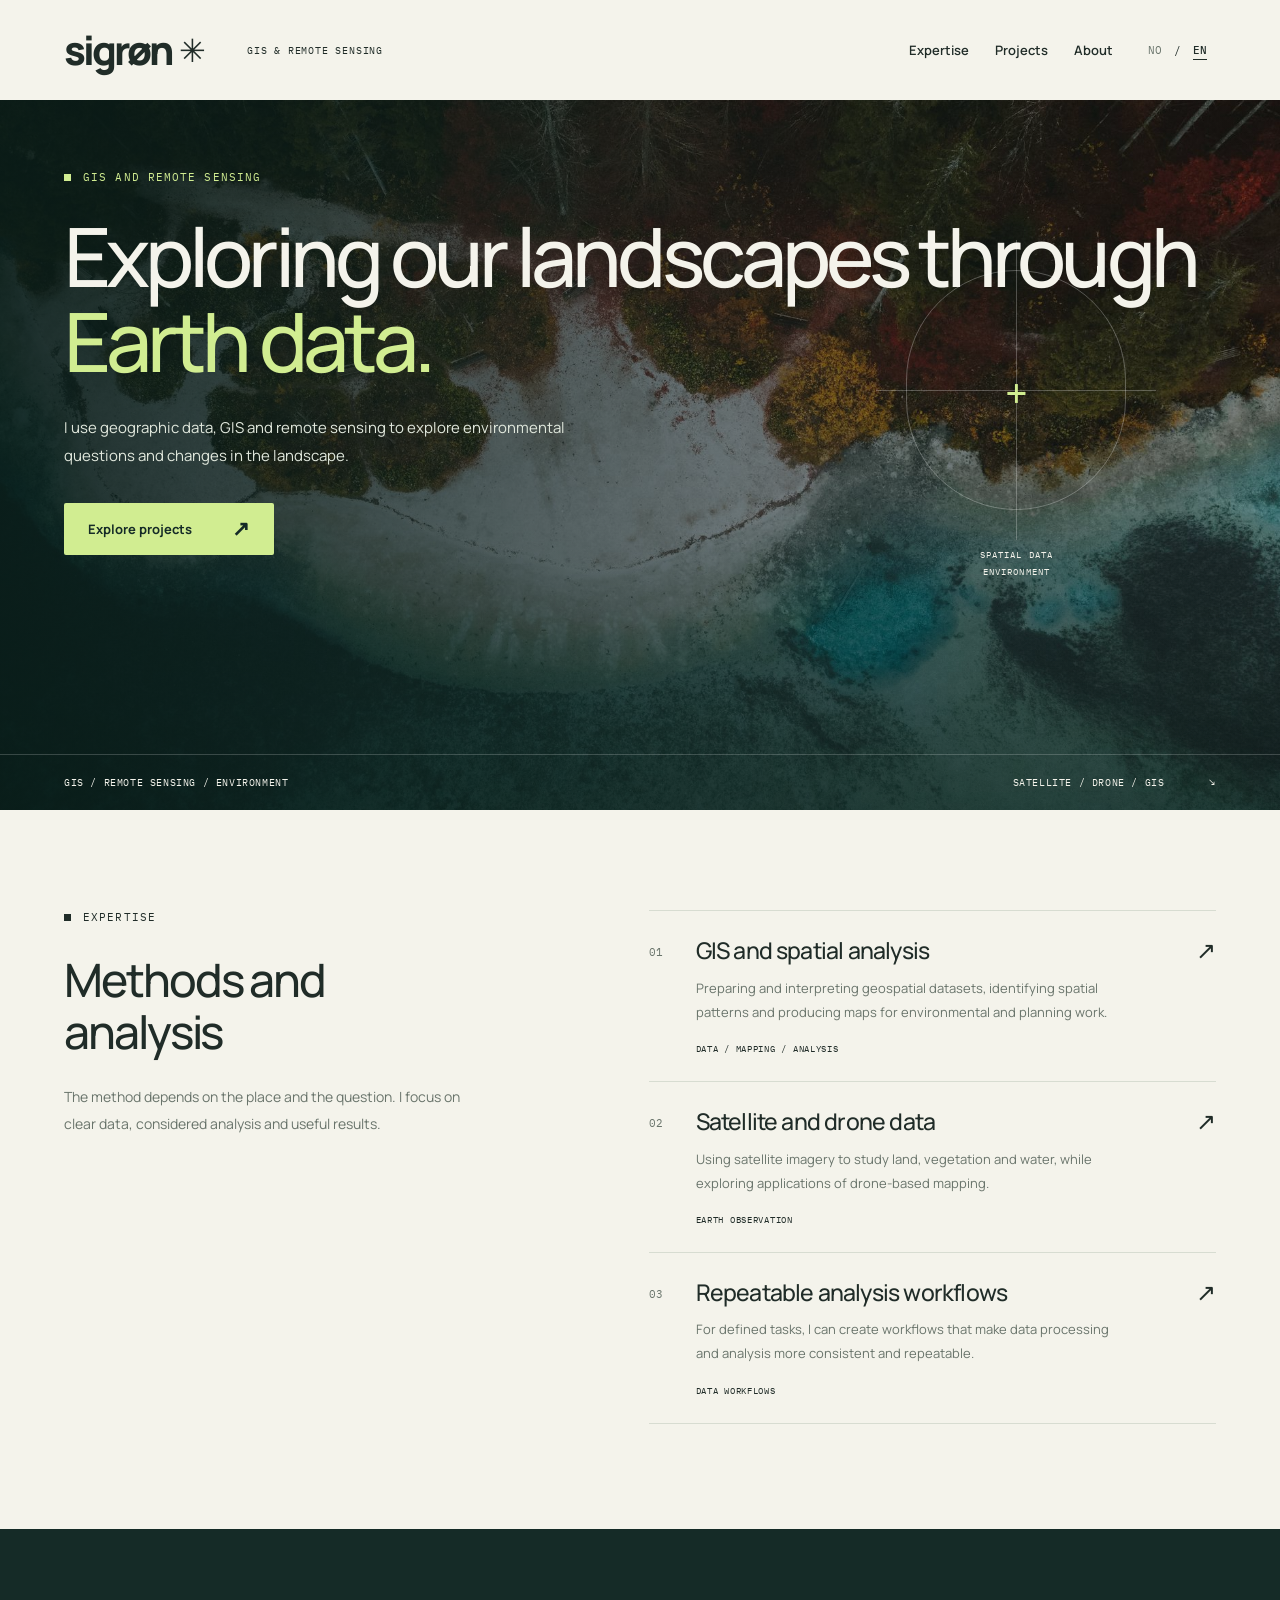
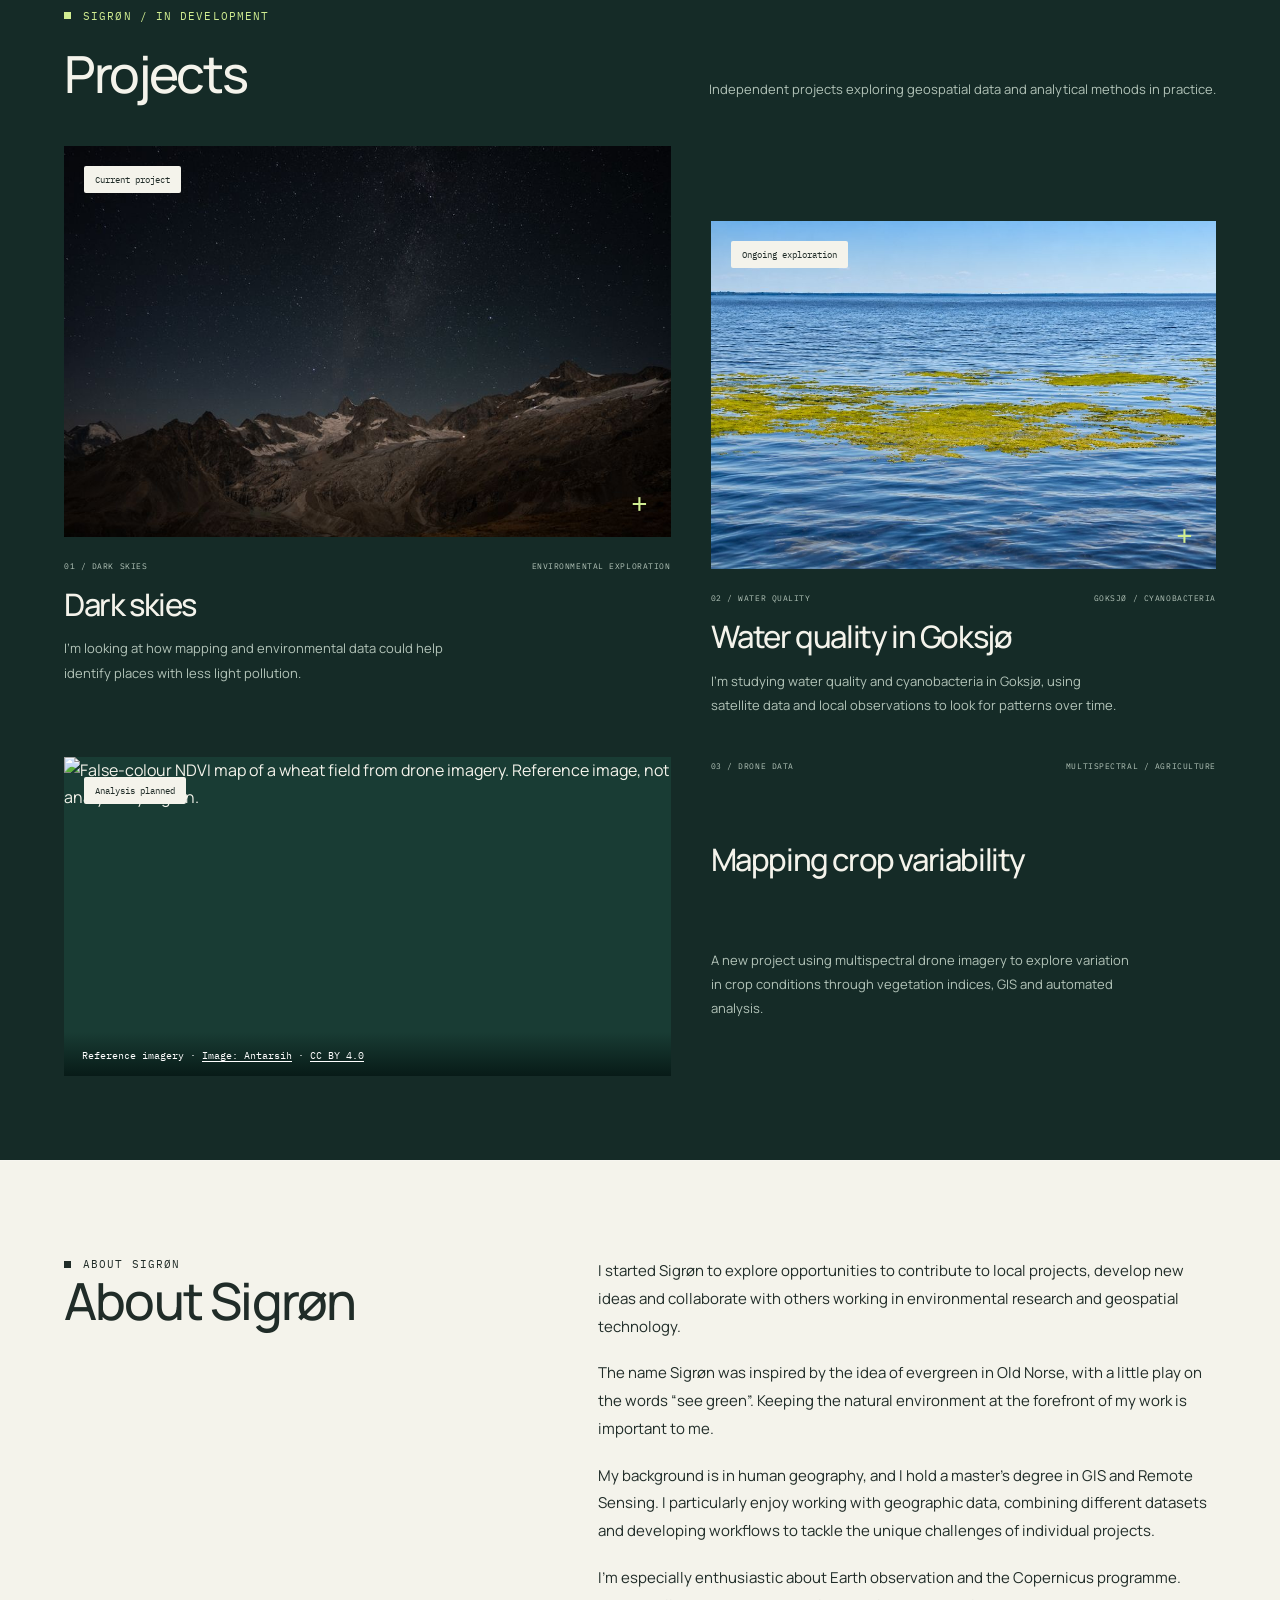
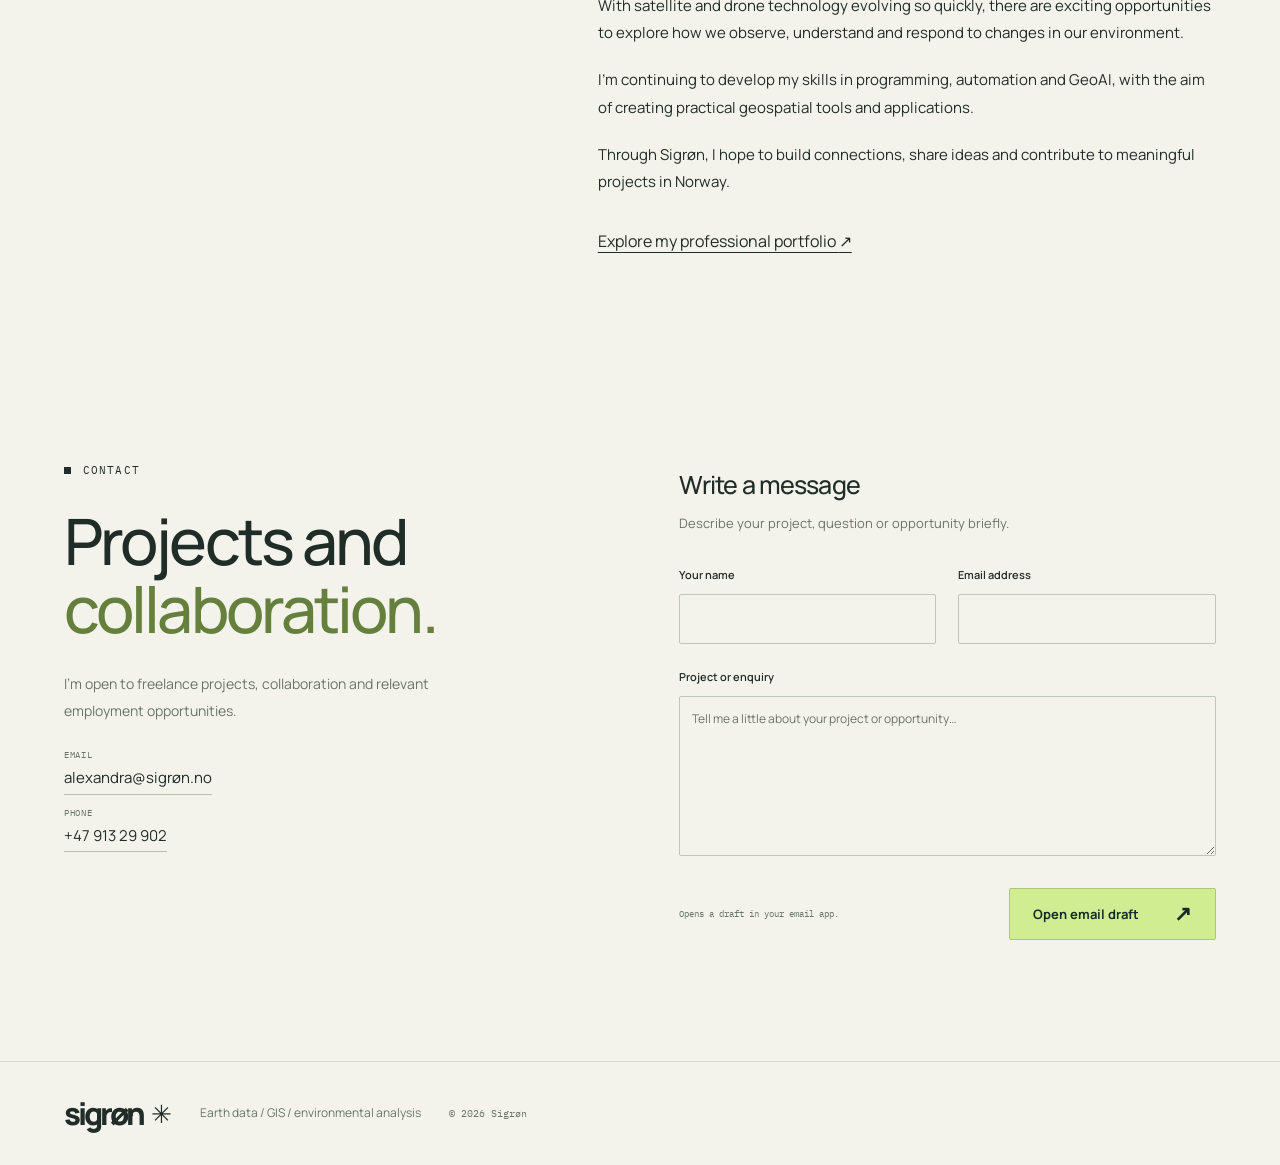
==== commit 18ffb35a: "Refine About Sigrøn story and naturally translate bilingual copy" ====
--- a/en/index.html
+++ b/en/index.html
@@ -1,4 +1,4 @@
 <!DOCTYPE html><html lang="en"><head><meta charset="utf-8"><meta name="viewport" content="width=device-width, initial-scale=1"><title>Sigrøn — GIS, Remote Sensing &amp; Environmental Analysis</title><meta name="description" content="GIS and remote sensing for environmental and planning projects. Spatial analysis, satellite and drone data, and automated workflows for defined tasks."><meta property="og:title" content="Sigrøn — GIS, Remote Sensing &amp; Environmental Analysis"><meta property="og:description" content="GIS and remote sensing for environmental and planning projects. Spatial analysis, satellite and drone data, and automated workflows for defined tasks."><meta property="og:type" content="website"><meta property="og:image" content="../images/aerial-lakeshore.jpg"><meta name="twitter:card" content="summary_large_image"><link rel="icon" href="../favicon.svg?v=two-peaks" type="image/svg+xml"><link rel="preconnect" href="https://fonts.googleapis.com"><link rel="preconnect" href="https://fonts.gstatic.com" crossorigin><link href="https://fonts.googleapis.com/css2?family=IBM+Plex+Mono:wght@400;500&family=Manrope:wght@400;500;600;700;800&display=swap" rel="stylesheet"><link rel="stylesheet" href="../assets/style-1.css">
 <link rel="stylesheet" href="../assets/style-2.css">
-</head><body><a class="skip" href="#main">Skip to content</a><header class="site-header"><a href="../en/" class="brand" aria-label="Sigrøn home" aria-current="page">sigrøn<span class="brand-mark" aria-hidden="true">✳</span></a><span class="header-note">GIS &amp; REMOTE SENSING</span><div class="language-switch" role="group" aria-label="Choose language"><a href="../" lang="nb" hreflang="nb" aria-label="Norsk">NO</a><span aria-hidden="true">/</span><a href="../en/" lang="en" hreflang="en" aria-current="page" aria-label="English">EN</a></div><button class="menu-toggle" type="button" aria-expanded="false" aria-controls="navigation"><span class="menu-label">Menu</span><svg width="18" height="18" viewBox="0 0 18 18" aria-hidden="true"><path d="M2 4h14M2 9h14M2 14h14" fill="none" stroke="currentColor" stroke-width="1.5"></path></svg></button><nav id="navigation" aria-label="Main navigation"><a href="#expertise">Expertise</a><a href="#explorations">Projects</a><a href="#about">About</a></nav></header><main id="main" data-astro-cid-7aropxhg><section class="hero" aria-labelledby="hero-title" data-astro-cid-7aropxhg><img class="hero-image" src="../images/aerial-lakeshore.jpg" width="1880" height="1058" alt="Aerial view of a wooded shoreline meeting clear blue-green water" fetchpriority="high" data-astro-cid-7aropxhg><div class="hero-shade" data-astro-cid-7aropxhg></div><div class="hero-content wrap" data-astro-cid-7aropxhg><p class="eyebrow" data-astro-cid-7aropxhg>GIS and remote sensing</p><h1 id="hero-title" data-astro-cid-7aropxhg>Exploring our landscapes through <span data-astro-cid-7aropxhg>Earth data.</span></h1><p class="hero-description" data-astro-cid-7aropxhg>I use geographic data, GIS and remote sensing to explore environmental questions and changes in the landscape.</p><div class="hero-actions" data-astro-cid-7aropxhg><a href="#explorations" class="button" data-astro-cid-7aropxhg>Explore projects <span aria-hidden="true" data-astro-cid-7aropxhg>↗</span></a></div></div><div class="viewfinder" aria-hidden="true" data-astro-cid-7aropxhg><span class="viewfinder-plus" data-astro-cid-7aropxhg>+</span><span class="viewfinder-caption" data-astro-cid-7aropxhg>SPATIAL DATA<br data-astro-cid-7aropxhg>ENVIRONMENT</span></div><div class="hero-bottom wrap" data-astro-cid-7aropxhg><span data-astro-cid-7aropxhg>GIS / REMOTE SENSING / ENVIRONMENT</span><span data-astro-cid-7aropxhg>SATELLITE / DRONE / GIS <span aria-hidden="true" data-astro-cid-7aropxhg>↘</span></span></div></section><section class="expertise wrap" id="expertise" aria-labelledby="expertise-title" data-astro-cid-7aropxhg><div class="expertise-intro" data-astro-cid-7aropxhg><p class="eyebrow" data-astro-cid-7aropxhg>Expertise</p><h2 class="section-title" id="expertise-title" data-astro-cid-7aropxhg>Methods and<br data-astro-cid-7aropxhg>analysis</h2><p data-astro-cid-7aropxhg>The method depends on the place and the question. I focus on clear data, considered analysis and useful results.</p></div><div class="service-list" data-astro-cid-7aropxhg><article class="service" data-astro-cid-7aropxhg><span class="service-number" data-astro-cid-7aropxhg>01</span><div data-astro-cid-7aropxhg><h3 data-astro-cid-7aropxhg>GIS and spatial analysis</h3><p data-astro-cid-7aropxhg>Preparing and interpreting geospatial datasets, identifying spatial patterns and producing maps for environmental and planning work.</p><span class="service-tag" data-astro-cid-7aropxhg>DATA / MAPPING / ANALYSIS</span></div><span class="service-arrow" aria-hidden="true" data-astro-cid-7aropxhg>↗</span></article><article class="service" data-astro-cid-7aropxhg><span class="service-number" data-astro-cid-7aropxhg>02</span><div data-astro-cid-7aropxhg><h3 data-astro-cid-7aropxhg>Satellite and drone data</h3><p data-astro-cid-7aropxhg>Using satellite imagery to study land, vegetation and water, while exploring applications of drone-based mapping.</p><span class="service-tag" data-astro-cid-7aropxhg>EARTH OBSERVATION</span></div><span class="service-arrow" aria-hidden="true" data-astro-cid-7aropxhg>↗</span></article><article class="service" data-astro-cid-7aropxhg><span class="service-number" data-astro-cid-7aropxhg>03</span><div data-astro-cid-7aropxhg><h3 data-astro-cid-7aropxhg>Repeatable analysis workflows</h3><p data-astro-cid-7aropxhg>For defined tasks, I can create workflows that make data processing and analysis more consistent and repeatable.</p><span class="service-tag" data-astro-cid-7aropxhg>DATA WORKFLOWS</span></div><span class="service-arrow" aria-hidden="true" data-astro-cid-7aropxhg>↗</span></article></div></section><section class="explorations wrap" id="explorations" aria-labelledby="explorations-title" data-astro-cid-7aropxhg><div class="section-heading" data-astro-cid-7aropxhg><div data-astro-cid-7aropxhg><p class="eyebrow" data-astro-cid-7aropxhg>Sigrøn / in development</p><h2 class="section-title" id="explorations-title" data-astro-cid-7aropxhg>Projects</h2></div><p data-astro-cid-7aropxhg>Independent projects exploring geospatial data and analytical methods in practice.</p></div><div class="project-grid" data-astro-cid-7aropxhg><article class="project project-sky" data-astro-cid-7aropxhg><div class="project-image" data-astro-cid-7aropxhg><img src="../images/dark-skies.jpg" width="940" height="627" loading="lazy" alt="A star-filled night sky above a mountain landscape" data-astro-cid-7aropxhg><span class="project-status" data-astro-cid-7aropxhg>Current project</span><span class="image-marker" aria-hidden="true" data-astro-cid-7aropxhg>+</span></div><div class="project-meta" data-astro-cid-7aropxhg><span data-astro-cid-7aropxhg>01 / DARK SKIES</span><span data-astro-cid-7aropxhg>ENVIRONMENTAL EXPLORATION</span></div><h3 data-astro-cid-7aropxhg>Dark skies</h3><p data-astro-cid-7aropxhg>I’m looking at how mapping and environmental data could help identify places with less light pollution.</p></article><article class="project project-water" data-astro-cid-7aropxhg><div class="project-image" data-astro-cid-7aropxhg><img src="../images/goksjo-cyanobacteria.jpg" width="1200" height="675" loading="lazy" alt="Lake surface with a visible cyanobacterial bloom" data-astro-cid-7aropxhg><span class="project-status" data-astro-cid-7aropxhg>Ongoing exploration</span><span class="image-marker" aria-hidden="true" data-astro-cid-7aropxhg>+</span></div><div class="project-meta" data-astro-cid-7aropxhg><span data-astro-cid-7aropxhg>02 / WATER QUALITY</span><span data-astro-cid-7aropxhg>GOKSJØ / CYANOBACTERIA</span></div><h3 data-astro-cid-7aropxhg>Water quality in Goksjø</h3><p data-astro-cid-7aropxhg>I’m studying water quality and cyanobacteria in Goksjø, using satellite data and local observations to look for patterns over time.</p></article><article class="project project-drone" data-astro-cid-7aropxhg><div class="project-image project-image-drone" data-astro-cid-7aropxhg><img src="https://thumb.wikimedia.org/wikipedia/commons/thumb/d/d4/Agricultural_art.jpg/960px-Agricultural_art.jpg" width="960" height="678" loading="lazy" alt="False-colour NDVI map of a wheat field from drone imagery. Reference image, not analysis by Sigrøn." data-astro-cid-7aropxhg><span class="drone-credit" data-astro-cid-7aropxhg>Reference imagery · <a href="https://commons.wikimedia.org/wiki/File:Agricultural_art.jpg" target="_blank" rel="noopener noreferrer" data-astro-cid-7aropxhg>Image: Antarsih</a> · <a href="https://creativecommons.org/licenses/by/4.0/" target="_blank" rel="noopener noreferrer" data-astro-cid-7aropxhg>CC BY 4.0</a></span><span class="project-status" data-astro-cid-7aropxhg>Analysis planned</span></div><div class="project-meta" data-astro-cid-7aropxhg><span data-astro-cid-7aropxhg>03 / DRONE DATA</span><span data-astro-cid-7aropxhg>MULTISPECTRAL / AGRICULTURE</span></div><h3 data-astro-cid-7aropxhg>Mapping crop variability</h3><p data-astro-cid-7aropxhg>A new project using multispectral drone imagery to explore variation in crop conditions through vegetation indices, GIS and automated analysis.</p></article></div></section><section class="about-sigron wrap" id="about" aria-labelledby="about-title" data-astro-cid-7aropxhg><div class="about-sigron-heading" data-astro-cid-7aropxhg><p class="eyebrow" data-astro-cid-7aropxhg>ABOUT SIGRØN</p><h2 id="about-title" data-astro-cid-7aropxhg>Curiosity, data and new possibilities.</h2></div><div class="about-sigron-body" data-astro-cid-7aropxhg><p data-astro-cid-7aropxhg>The name Sigrøn is inspired by Old Norse and evergreen landscapes, with a playful nod to the words “see green”. To me, Sigrøn is about exploring and understanding the world around us through geographic data and new perspectives.</p><p data-astro-cid-7aropxhg>I'm Alexandra Ania Fjellvik, with a background in human geography and a master's degree in GIS and Remote Sensing. I love working with data, exploring technology and developing workflows tailored to the needs of individual projects.</p><p data-astro-cid-7aropxhg>I'm particularly enthusiastic about the Copernicus programme and the possibilities of Earth observation, satellite and drone imagery. In a rapidly changing world, I'm interested in how remote sensing, automation and GeoAI can provide useful insights and support better decisions.</p><p data-astro-cid-7aropxhg>I value professional connections and collaboration, especially local and regional projects that can benefit people, nature and communities in Norway.</p><a class="about-sigron-link" href="https://alexandrafjellvik.github.io/" target="_blank" rel="noopener noreferrer" data-astro-cid-7aropxhg>Explore my professional portfolio <span aria-hidden="true" data-astro-cid-7aropxhg>↗</span></a></div></section><section class="contact wrap" id="contact" aria-labelledby="contact-title" data-astro-cid-7aropxhg><div class="contact-intro" data-astro-cid-7aropxhg><p class="eyebrow" data-astro-cid-7aropxhg>Contact</p><h2 id="contact-title" data-astro-cid-7aropxhg>Projects and<br data-astro-cid-7aropxhg><span data-astro-cid-7aropxhg>collaboration.</span></h2><p data-astro-cid-7aropxhg>I'm open to freelance projects, collaboration and relevant employment opportunities.</p><div class="contact-details" data-astro-cid-7aropxhg><div data-astro-cid-7aropxhg><span data-astro-cid-7aropxhg>Email</span><a href="mailto:alexandra@sigrøn.no" data-astro-cid-7aropxhg>alexandra@sigrøn.no</a></div><div data-astro-cid-7aropxhg><span data-astro-cid-7aropxhg>Phone</span><a href="tel:+4791329902" data-astro-cid-7aropxhg>+47 913 29 902</a></div></div></div><div class="form-panel" data-astro-cid-7aropxhg><h3 data-astro-cid-7aropxhg>Write a message</h3><p data-astro-cid-7aropxhg>Describe your project, question or opportunity briefly.</p><form data-confirmation="Thank you! Your enquiry has been sent. I’ll be in touch." data-sending="Sending your enquiry…" data-error="Your enquiry could not be sent. Please try again. Your details are still here." method="POST" action="mailto:alexandra@sigrøn.no" data-astro-cid-7aropxhg><input type="text" name="_hp" value="" tabindex="-1" autocomplete="off" aria-hidden="true" style="position:absolute;left:-9999px" data-astro-cid-7aropxhg><input type="hidden" name="_ts" value="" data-astro-cid-7aropxhg><input type="hidden" name="_form" value="kontakt" data-astro-cid-7aropxhg><input type="hidden" name="_return" value="/en/" data-astro-cid-7aropxhg><div class="form-row" data-astro-cid-7aropxhg><div class="field" data-astro-cid-7aropxhg><label for="name" data-astro-cid-7aropxhg>Your name</label><input id="name" name="name" required autocomplete="name" data-astro-cid-7aropxhg></div><div class="field" data-astro-cid-7aropxhg><label for="email" data-astro-cid-7aropxhg>Email address</label><input type="email" id="email" name="email" required autocomplete="email" data-astro-cid-7aropxhg></div></div><div class="field" data-astro-cid-7aropxhg><label for="project" data-astro-cid-7aropxhg>Project or enquiry</label><textarea id="project" name="project" rows="5" required placeholder="Tell me a little about your project or opportunity…" data-astro-cid-7aropxhg></textarea></div><div class="form-submit" data-astro-cid-7aropxhg><span data-astro-cid-7aropxhg>Opens a draft in your email app.</span><button class="button" type="submit" data-astro-cid-7aropxhg>Open email draft <span aria-hidden="true" data-astro-cid-7aropxhg>↗</span></button></div><p class="form-status" role="status" aria-live="polite" data-astro-cid-7aropxhg></p></form></div></section></main><script type="application/ld+json">{"@context":"https://schema.org","@type":"ProfessionalService","name":"Sigrøn","description":"GIS and remote sensing for environmental and planning projects. Spatial analysis, satellite and drone data, and automated workflows for defined tasks.","email":"alexandra@sigrøn.no","telephone":"+4791329902"}</script><footer class="site-footer"><a class="brand" href="../en/" aria-label="Sigrøn home">sigrøn<span class="brand-mark" aria-hidden="true">✳</span></a><span>Earth data / GIS / environmental analysis</span><span class="copyright">© 2026 Sigrøn</span></footer><script type="module" src="../assets/site.js"></script>
+</head><body><a class="skip" href="#main">Skip to content</a><header class="site-header"><a href="../en/" class="brand" aria-label="Sigrøn home" aria-current="page">sigrøn<span class="brand-mark" aria-hidden="true">✳</span></a><span class="header-note">GIS &amp; REMOTE SENSING</span><div class="language-switch" role="group" aria-label="Choose language"><a href="../" lang="nb" hreflang="nb" aria-label="Norsk">NO</a><span aria-hidden="true">/</span><a href="../en/" lang="en" hreflang="en" aria-current="page" aria-label="English">EN</a></div><button class="menu-toggle" type="button" aria-expanded="false" aria-controls="navigation"><span class="menu-label">Menu</span><svg width="18" height="18" viewBox="0 0 18 18" aria-hidden="true"><path d="M2 4h14M2 9h14M2 14h14" fill="none" stroke="currentColor" stroke-width="1.5"></path></svg></button><nav id="navigation" aria-label="Main navigation"><a href="#expertise">Expertise</a><a href="#explorations">Projects</a><a href="#about">About</a></nav></header><main id="main" data-astro-cid-7aropxhg><section class="hero" aria-labelledby="hero-title" data-astro-cid-7aropxhg><img class="hero-image" src="../images/aerial-lakeshore.jpg" width="1880" height="1058" alt="Aerial view of a wooded shoreline meeting clear blue-green water" fetchpriority="high" data-astro-cid-7aropxhg><div class="hero-shade" data-astro-cid-7aropxhg></div><div class="hero-content wrap" data-astro-cid-7aropxhg><p class="eyebrow" data-astro-cid-7aropxhg>GIS and remote sensing</p><h1 id="hero-title" data-astro-cid-7aropxhg>Exploring our landscapes through <span data-astro-cid-7aropxhg>Earth data.</span></h1><p class="hero-description" data-astro-cid-7aropxhg>I use geographic data, GIS and remote sensing to explore environmental questions and changes in the landscape.</p><div class="hero-actions" data-astro-cid-7aropxhg><a href="#explorations" class="button" data-astro-cid-7aropxhg>Explore projects <span aria-hidden="true" data-astro-cid-7aropxhg>↗</span></a></div></div><div class="viewfinder" aria-hidden="true" data-astro-cid-7aropxhg><span class="viewfinder-plus" data-astro-cid-7aropxhg>+</span><span class="viewfinder-caption" data-astro-cid-7aropxhg>SPATIAL DATA<br data-astro-cid-7aropxhg>ENVIRONMENT</span></div><div class="hero-bottom wrap" data-astro-cid-7aropxhg><span data-astro-cid-7aropxhg>GIS / REMOTE SENSING / ENVIRONMENT</span><span data-astro-cid-7aropxhg>SATELLITE / DRONE / GIS <span aria-hidden="true" data-astro-cid-7aropxhg>↘</span></span></div></section><section class="expertise wrap" id="expertise" aria-labelledby="expertise-title" data-astro-cid-7aropxhg><div class="expertise-intro" data-astro-cid-7aropxhg><p class="eyebrow" data-astro-cid-7aropxhg>Expertise</p><h2 class="section-title" id="expertise-title" data-astro-cid-7aropxhg>Methods and<br data-astro-cid-7aropxhg>analysis</h2><p data-astro-cid-7aropxhg>The method depends on the place and the question. I focus on clear data, considered analysis and useful results.</p></div><div class="service-list" data-astro-cid-7aropxhg><article class="service" data-astro-cid-7aropxhg><span class="service-number" data-astro-cid-7aropxhg>01</span><div data-astro-cid-7aropxhg><h3 data-astro-cid-7aropxhg>GIS and spatial analysis</h3><p data-astro-cid-7aropxhg>Preparing and interpreting geospatial datasets, identifying spatial patterns and producing maps for environmental and planning work.</p><span class="service-tag" data-astro-cid-7aropxhg>DATA / MAPPING / ANALYSIS</span></div><span class="service-arrow" aria-hidden="true" data-astro-cid-7aropxhg>↗</span></article><article class="service" data-astro-cid-7aropxhg><span class="service-number" data-astro-cid-7aropxhg>02</span><div data-astro-cid-7aropxhg><h3 data-astro-cid-7aropxhg>Satellite and drone data</h3><p data-astro-cid-7aropxhg>Using satellite imagery to study land, vegetation and water, while exploring applications of drone-based mapping.</p><span class="service-tag" data-astro-cid-7aropxhg>EARTH OBSERVATION</span></div><span class="service-arrow" aria-hidden="true" data-astro-cid-7aropxhg>↗</span></article><article class="service" data-astro-cid-7aropxhg><span class="service-number" data-astro-cid-7aropxhg>03</span><div data-astro-cid-7aropxhg><h3 data-astro-cid-7aropxhg>Repeatable analysis workflows</h3><p data-astro-cid-7aropxhg>For defined tasks, I can create workflows that make data processing and analysis more consistent and repeatable.</p><span class="service-tag" data-astro-cid-7aropxhg>DATA WORKFLOWS</span></div><span class="service-arrow" aria-hidden="true" data-astro-cid-7aropxhg>↗</span></article></div></section><section class="explorations wrap" id="explorations" aria-labelledby="explorations-title" data-astro-cid-7aropxhg><div class="section-heading" data-astro-cid-7aropxhg><div data-astro-cid-7aropxhg><p class="eyebrow" data-astro-cid-7aropxhg>Sigrøn / in development</p><h2 class="section-title" id="explorations-title" data-astro-cid-7aropxhg>Projects</h2></div><p data-astro-cid-7aropxhg>Independent projects exploring geospatial data and analytical methods in practice.</p></div><div class="project-grid" data-astro-cid-7aropxhg><article class="project project-sky" data-astro-cid-7aropxhg><div class="project-image" data-astro-cid-7aropxhg><img src="../images/dark-skies.jpg" width="940" height="627" loading="lazy" alt="A star-filled night sky above a mountain landscape" data-astro-cid-7aropxhg><span class="project-status" data-astro-cid-7aropxhg>Current project</span><span class="image-marker" aria-hidden="true" data-astro-cid-7aropxhg>+</span></div><div class="project-meta" data-astro-cid-7aropxhg><span data-astro-cid-7aropxhg>01 / DARK SKIES</span><span data-astro-cid-7aropxhg>ENVIRONMENTAL EXPLORATION</span></div><h3 data-astro-cid-7aropxhg>Dark skies</h3><p data-astro-cid-7aropxhg>I’m looking at how mapping and environmental data could help identify places with less light pollution.</p></article><article class="project project-water" data-astro-cid-7aropxhg><div class="project-image" data-astro-cid-7aropxhg><img src="../images/goksjo-cyanobacteria.jpg" width="1200" height="675" loading="lazy" alt="Lake surface with a visible cyanobacterial bloom" data-astro-cid-7aropxhg><span class="project-status" data-astro-cid-7aropxhg>Ongoing exploration</span><span class="image-marker" aria-hidden="true" data-astro-cid-7aropxhg>+</span></div><div class="project-meta" data-astro-cid-7aropxhg><span data-astro-cid-7aropxhg>02 / WATER QUALITY</span><span data-astro-cid-7aropxhg>GOKSJØ / CYANOBACTERIA</span></div><h3 data-astro-cid-7aropxhg>Water quality in Goksjø</h3><p data-astro-cid-7aropxhg>I’m studying water quality and cyanobacteria in Goksjø, using satellite data and local observations to look for patterns over time.</p></article><article class="project project-drone" data-astro-cid-7aropxhg><div class="project-image project-image-drone" data-astro-cid-7aropxhg><img src="https://thumb.wikimedia.org/wikipedia/commons/thumb/d/d4/Agricultural_art.jpg/960px-Agricultural_art.jpg" width="960" height="678" loading="lazy" alt="False-colour NDVI map of a wheat field from drone imagery. Reference image, not analysis by Sigrøn." data-astro-cid-7aropxhg><span class="drone-credit" data-astro-cid-7aropxhg>Reference imagery · <a href="https://commons.wikimedia.org/wiki/File:Agricultural_art.jpg" target="_blank" rel="noopener noreferrer" data-astro-cid-7aropxhg>Image: Antarsih</a> · <a href="https://creativecommons.org/licenses/by/4.0/" target="_blank" rel="noopener noreferrer" data-astro-cid-7aropxhg>CC BY 4.0</a></span><span class="project-status" data-astro-cid-7aropxhg>Analysis planned</span></div><div class="project-meta" data-astro-cid-7aropxhg><span data-astro-cid-7aropxhg>03 / DRONE DATA</span><span data-astro-cid-7aropxhg>MULTISPECTRAL / AGRICULTURE</span></div><h3 data-astro-cid-7aropxhg>Mapping crop variability</h3><p data-astro-cid-7aropxhg>A new project using multispectral drone imagery to explore variation in crop conditions through vegetation indices, GIS and automated analysis.</p></article></div></section><section class="about-sigron wrap" id="about" aria-labelledby="about-title" data-astro-cid-7aropxhg><div class="about-sigron-heading" data-astro-cid-7aropxhg><p class="eyebrow" data-astro-cid-7aropxhg>ABOUT SIGRØN</p><h2 id="about-title" data-astro-cid-7aropxhg>About Sigrøn</h2></div><div class="about-sigron-body" data-astro-cid-7aropxhg><p data-astro-cid-7aropxhg>I started Sigrøn to explore opportunities to contribute to local projects, develop new ideas and collaborate with others working in environmental research and geospatial technology.</p><p data-astro-cid-7aropxhg>The name Sigrøn was inspired by the idea of evergreen in Old Norse, with a little play on the words “see green”. Keeping the natural environment at the forefront of my work is important to me.</p><p data-astro-cid-7aropxhg>My background is in human geography, and I hold a master's degree in GIS and Remote Sensing. I particularly enjoy working with geographic data, combining different datasets and developing workflows to tackle the unique challenges of individual projects.</p><p data-astro-cid-7aropxhg>I'm especially enthusiastic about Earth observation and the Copernicus programme. With satellite and drone technology evolving so quickly, there are exciting opportunities to explore how we observe, understand and respond to changes in our environment.</p><p data-astro-cid-7aropxhg>I'm continuing to develop my skills in programming, automation and GeoAI, with the aim of creating practical geospatial tools and applications.</p><p data-astro-cid-7aropxhg>Through Sigrøn, I hope to build connections, share ideas and contribute to meaningful projects in Norway.</p><a class="about-sigron-link" href="https://alexandrafjellvik.github.io/" target="_blank" rel="noopener noreferrer" data-astro-cid-7aropxhg>Explore my professional portfolio <span aria-hidden="true" data-astro-cid-7aropxhg>↗</span></a></div></section><section class="contact wrap" id="contact" aria-labelledby="contact-title" data-astro-cid-7aropxhg><div class="contact-intro" data-astro-cid-7aropxhg><p class="eyebrow" data-astro-cid-7aropxhg>Contact</p><h2 id="contact-title" data-astro-cid-7aropxhg>Projects and<br data-astro-cid-7aropxhg><span data-astro-cid-7aropxhg>collaboration.</span></h2><p data-astro-cid-7aropxhg>I'm open to freelance projects, collaboration and relevant employment opportunities.</p><div class="contact-details" data-astro-cid-7aropxhg><div data-astro-cid-7aropxhg><span data-astro-cid-7aropxhg>Email</span><a href="mailto:alexandra@sigrøn.no" data-astro-cid-7aropxhg>alexandra@sigrøn.no</a></div><div data-astro-cid-7aropxhg><span data-astro-cid-7aropxhg>Phone</span><a href="tel:+4791329902" data-astro-cid-7aropxhg>+47 913 29 902</a></div></div></div><div class="form-panel" data-astro-cid-7aropxhg><h3 data-astro-cid-7aropxhg>Write a message</h3><p data-astro-cid-7aropxhg>Describe your project, question or opportunity briefly.</p><form data-confirmation="Thank you! Your enquiry has been sent. I’ll be in touch." data-sending="Sending your enquiry…" data-error="Your enquiry could not be sent. Please try again. Your details are still here." method="POST" action="mailto:alexandra@sigrøn.no" data-astro-cid-7aropxhg><input type="text" name="_hp" value="" tabindex="-1" autocomplete="off" aria-hidden="true" style="position:absolute;left:-9999px" data-astro-cid-7aropxhg><input type="hidden" name="_ts" value="" data-astro-cid-7aropxhg><input type="hidden" name="_form" value="kontakt" data-astro-cid-7aropxhg><input type="hidden" name="_return" value="/en/" data-astro-cid-7aropxhg><div class="form-row" data-astro-cid-7aropxhg><div class="field" data-astro-cid-7aropxhg><label for="name" data-astro-cid-7aropxhg>Your name</label><input id="name" name="name" required autocomplete="name" data-astro-cid-7aropxhg></div><div class="field" data-astro-cid-7aropxhg><label for="email" data-astro-cid-7aropxhg>Email address</label><input type="email" id="email" name="email" required autocomplete="email" data-astro-cid-7aropxhg></div></div><div class="field" data-astro-cid-7aropxhg><label for="project" data-astro-cid-7aropxhg>Project or enquiry</label><textarea id="project" name="project" rows="5" required placeholder="Tell me a little about your project or opportunity…" data-astro-cid-7aropxhg></textarea></div><div class="form-submit" data-astro-cid-7aropxhg><span data-astro-cid-7aropxhg>Opens a draft in your email app.</span><button class="button" type="submit" data-astro-cid-7aropxhg>Open email draft <span aria-hidden="true" data-astro-cid-7aropxhg>↗</span></button></div><p class="form-status" role="status" aria-live="polite" data-astro-cid-7aropxhg></p></form></div></section></main><script type="application/ld+json">{"@context":"https://schema.org","@type":"ProfessionalService","name":"Sigrøn","description":"GIS and remote sensing for environmental and planning projects. Spatial analysis, satellite and drone data, and automated workflows for defined tasks.","email":"alexandra@sigrøn.no","telephone":"+4791329902"}</script><footer class="site-footer"><a class="brand" href="../en/" aria-label="Sigrøn home">sigrøn<span class="brand-mark" aria-hidden="true">✳</span></a><span>Earth data / GIS / environmental analysis</span><span class="copyright">© 2026 Sigrøn</span></footer><script type="module" src="../assets/site.js"></script>
 </body></html>
--- a/assets/style-2.css
+++ b/assets/style-2.css
@@ -877,3 +877,40 @@
   text-decoration: underline;
   text-underline-offset: 2px;
 }
+
+
+/* About Sigrøn — bilingual introduction */
+.about-sigron[data-astro-cid-7aropxhg] {
+  display: grid;
+  grid-template-columns: minmax(0, .85fr) minmax(0, 1.15fr);
+  gap: clamp(30px, 6vw, 110px);
+  padding-top: 96px;
+  padding-bottom: 108px;
+  border-top: 1px solid rgb(255 255 255 / 18%);
+}
+.about-sigron-heading[data-astro-cid-7aropxhg] h2[data-astro-cid-7aropxhg] {
+  max-width: 560px;
+  font-size: clamp(32px, 4vw, 57px);
+  line-height: 1.15;
+  letter-spacing: -.035em;
+}
+.about-sigron-body[data-astro-cid-7aropxhg] p[data-astro-cid-7aropxhg] {
+  max-width: 660px;
+  margin: 0 0 19px;
+  line-height: 1.85;
+  font-size: 15px;
+}
+.about-sigron-link[data-astro-cid-7aropxhg] {
+  display: inline-block;
+  margin-top: 13px;
+  text-decoration: underline;
+  text-underline-offset: 5px;
+}
+@media (max-width: 760px) {
+  .about-sigron[data-astro-cid-7aropxhg] {
+    grid-template-columns: 1fr;
+    padding-top: 65px;
+    padding-bottom: 70px;
+    gap: 24px;
+  }
+}
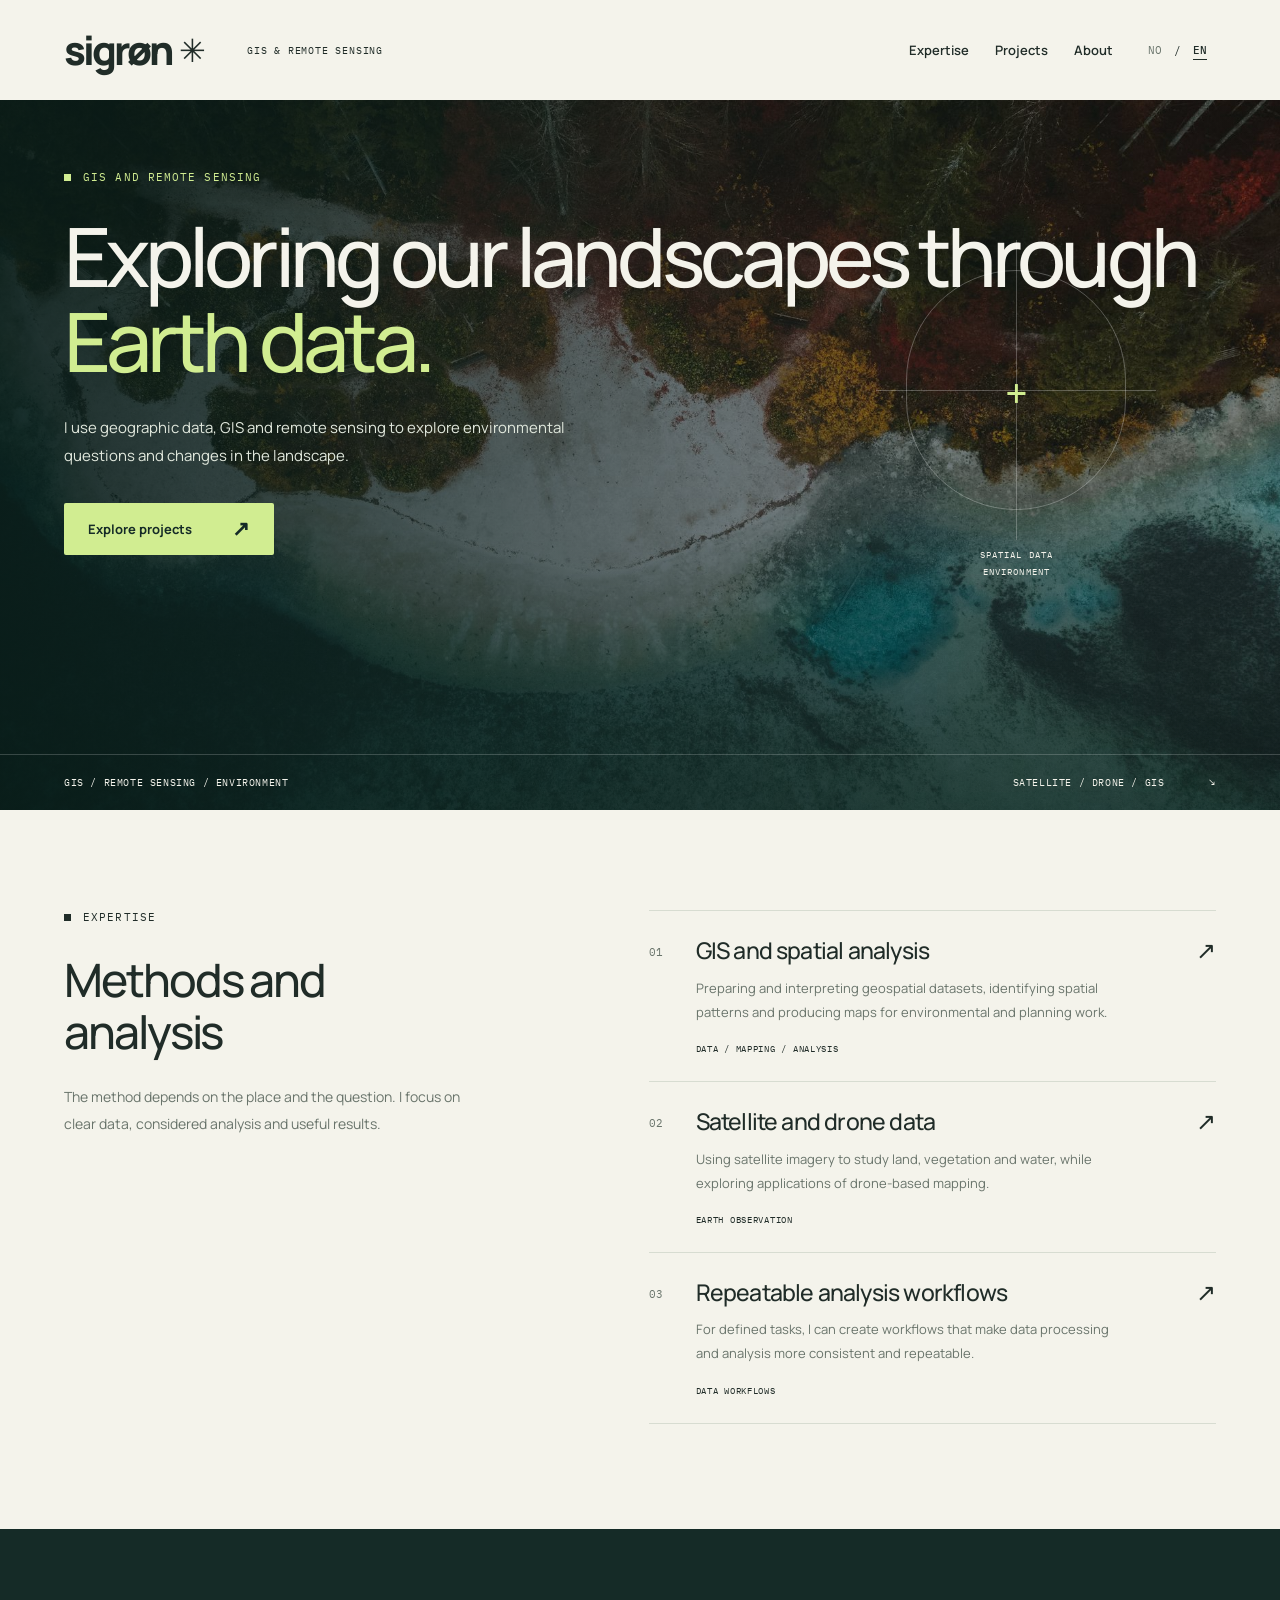
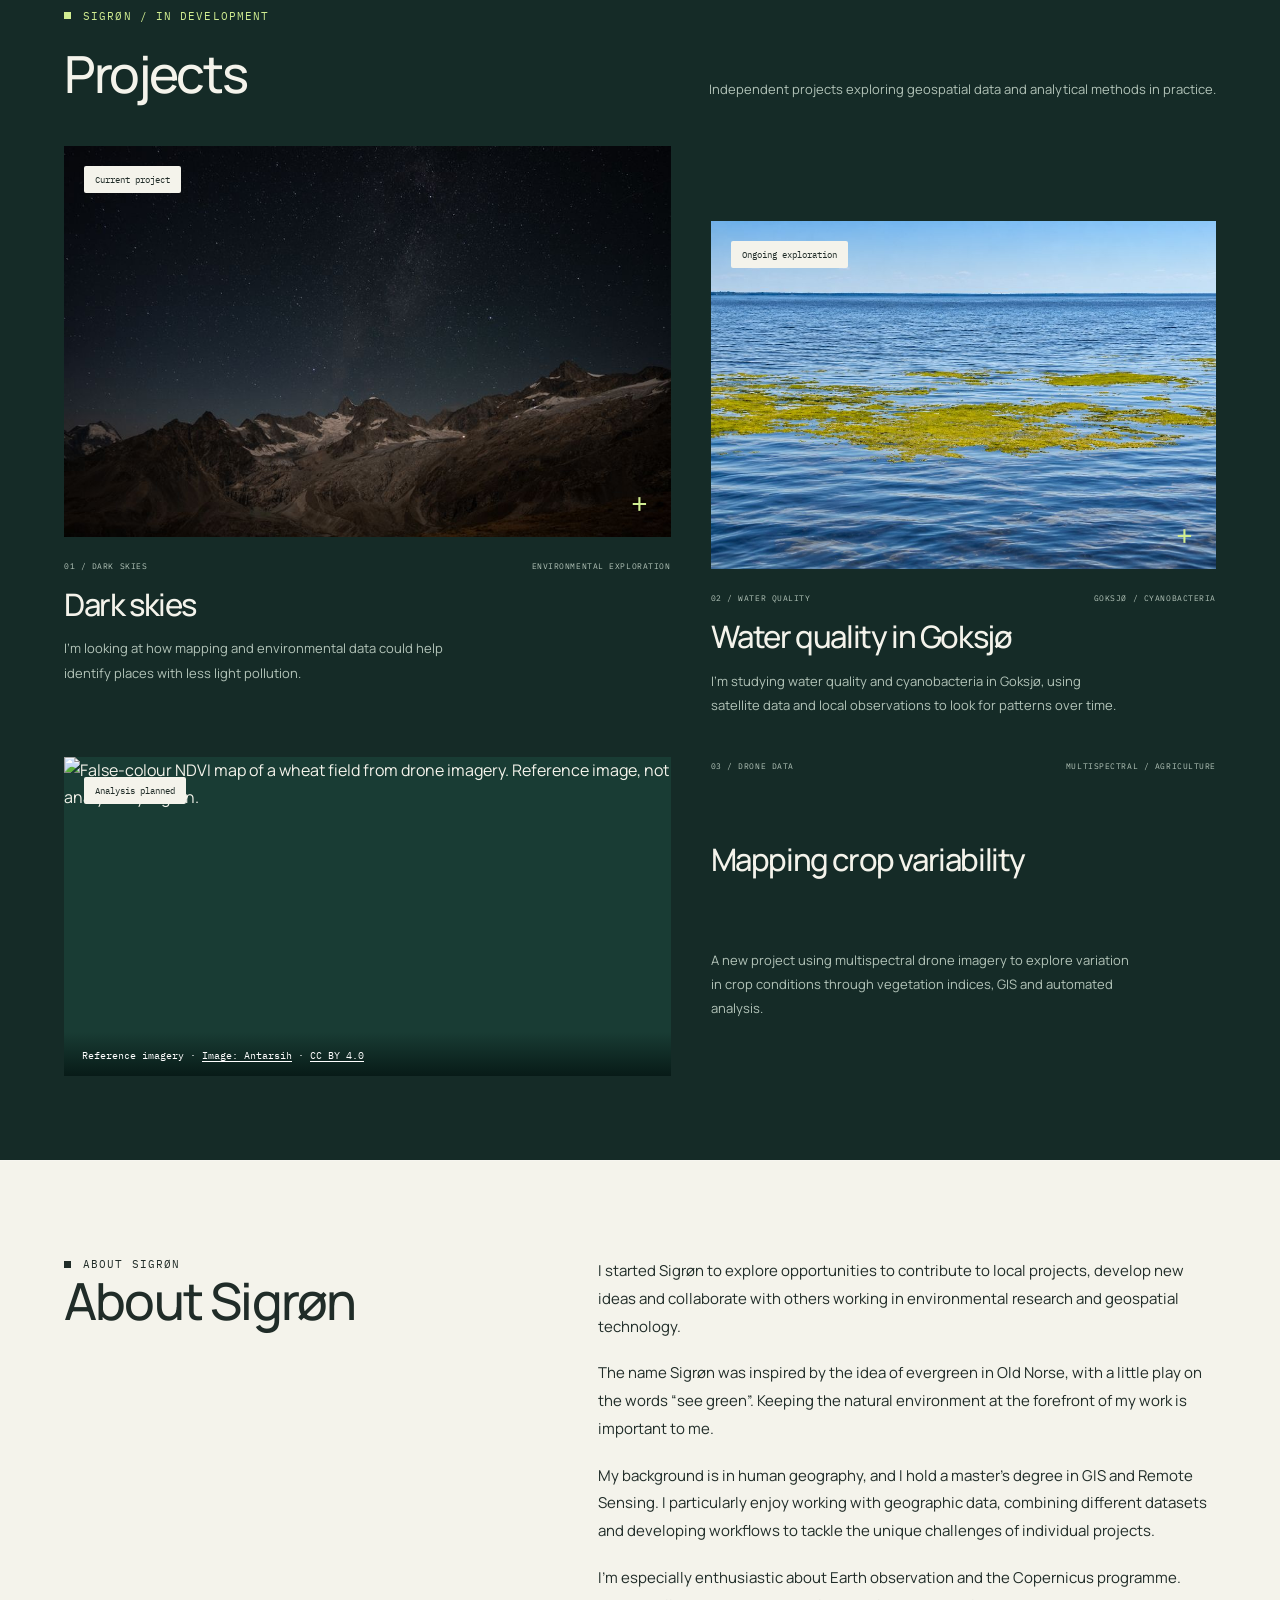
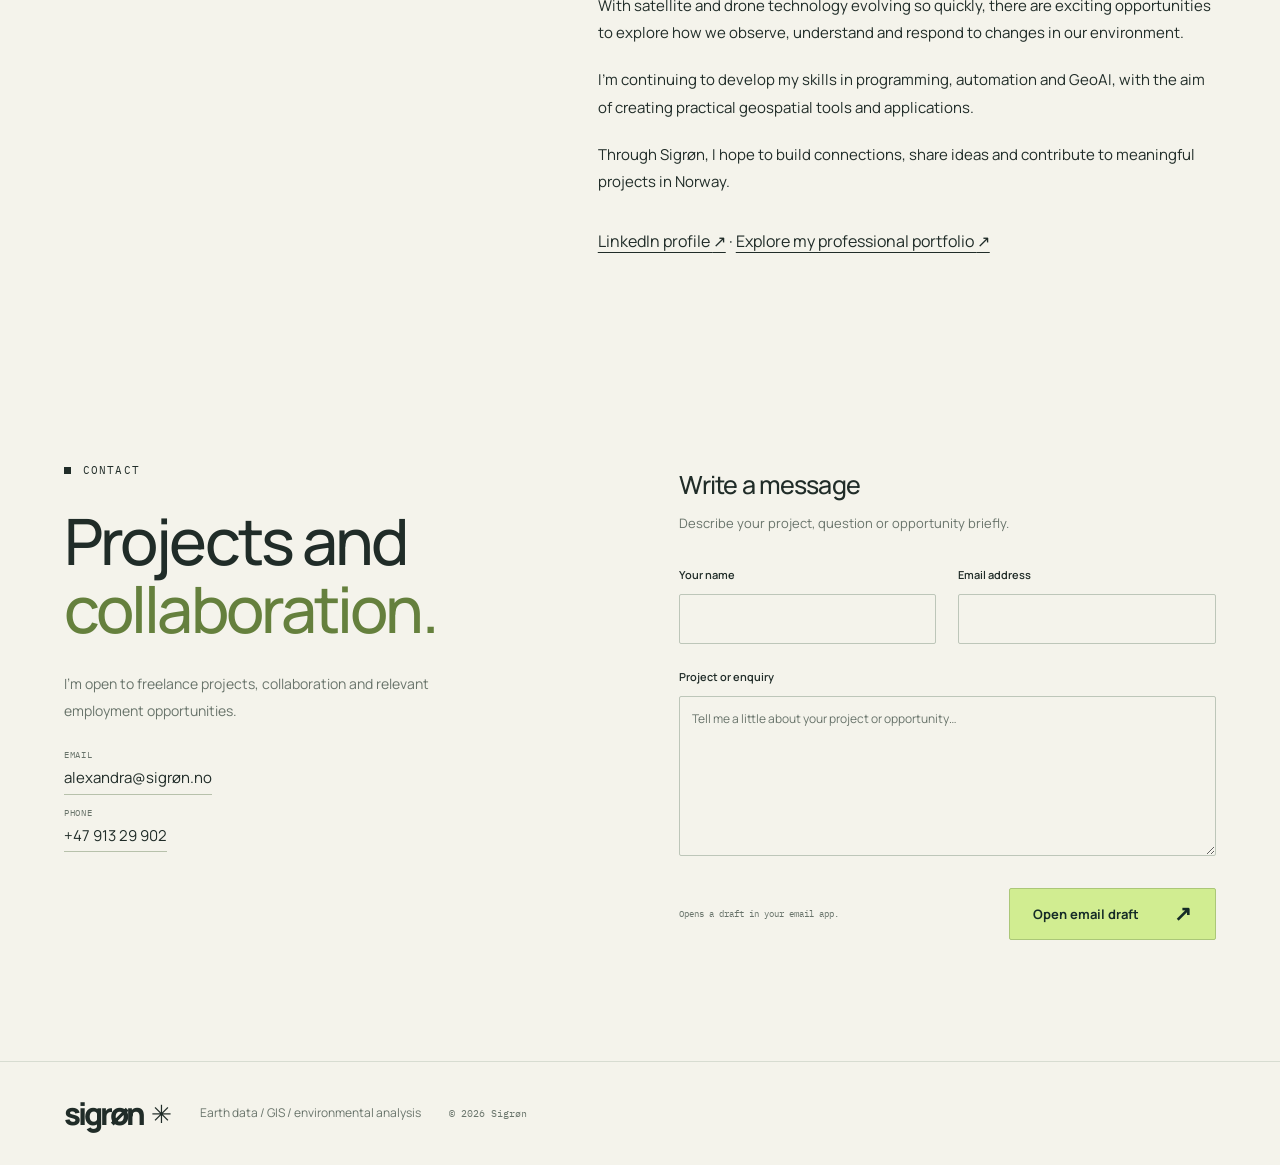
==== commit 909e8b40: "Add LinkedIn profile link and prepared photo placement to About Sigrøn" ====
--- a/en/index.html
+++ b/en/index.html
@@ -1,4 +1,4 @@
 <!DOCTYPE html><html lang="en"><head><meta charset="utf-8"><meta name="viewport" content="width=device-width, initial-scale=1"><title>Sigrøn — GIS, Remote Sensing &amp; Environmental Analysis</title><meta name="description" content="GIS and remote sensing for environmental and planning projects. Spatial analysis, satellite and drone data, and automated workflows for defined tasks."><meta property="og:title" content="Sigrøn — GIS, Remote Sensing &amp; Environmental Analysis"><meta property="og:description" content="GIS and remote sensing for environmental and planning projects. Spatial analysis, satellite and drone data, and automated workflows for defined tasks."><meta property="og:type" content="website"><meta property="og:image" content="../images/aerial-lakeshore.jpg"><meta name="twitter:card" content="summary_large_image"><link rel="icon" href="../favicon.svg?v=two-peaks" type="image/svg+xml"><link rel="preconnect" href="https://fonts.googleapis.com"><link rel="preconnect" href="https://fonts.gstatic.com" crossorigin><link href="https://fonts.googleapis.com/css2?family=IBM+Plex+Mono:wght@400;500&family=Manrope:wght@400;500;600;700;800&display=swap" rel="stylesheet"><link rel="stylesheet" href="../assets/style-1.css">
 <link rel="stylesheet" href="../assets/style-2.css">
-</head><body><a class="skip" href="#main">Skip to content</a><header class="site-header"><a href="../en/" class="brand" aria-label="Sigrøn home" aria-current="page">sigrøn<span class="brand-mark" aria-hidden="true">✳</span></a><span class="header-note">GIS &amp; REMOTE SENSING</span><div class="language-switch" role="group" aria-label="Choose language"><a href="../" lang="nb" hreflang="nb" aria-label="Norsk">NO</a><span aria-hidden="true">/</span><a href="../en/" lang="en" hreflang="en" aria-current="page" aria-label="English">EN</a></div><button class="menu-toggle" type="button" aria-expanded="false" aria-controls="navigation"><span class="menu-label">Menu</span><svg width="18" height="18" viewBox="0 0 18 18" aria-hidden="true"><path d="M2 4h14M2 9h14M2 14h14" fill="none" stroke="currentColor" stroke-width="1.5"></path></svg></button><nav id="navigation" aria-label="Main navigation"><a href="#expertise">Expertise</a><a href="#explorations">Projects</a><a href="#about">About</a></nav></header><main id="main" data-astro-cid-7aropxhg><section class="hero" aria-labelledby="hero-title" data-astro-cid-7aropxhg><img class="hero-image" src="../images/aerial-lakeshore.jpg" width="1880" height="1058" alt="Aerial view of a wooded shoreline meeting clear blue-green water" fetchpriority="high" data-astro-cid-7aropxhg><div class="hero-shade" data-astro-cid-7aropxhg></div><div class="hero-content wrap" data-astro-cid-7aropxhg><p class="eyebrow" data-astro-cid-7aropxhg>GIS and remote sensing</p><h1 id="hero-title" data-astro-cid-7aropxhg>Exploring our landscapes through <span data-astro-cid-7aropxhg>Earth data.</span></h1><p class="hero-description" data-astro-cid-7aropxhg>I use geographic data, GIS and remote sensing to explore environmental questions and changes in the landscape.</p><div class="hero-actions" data-astro-cid-7aropxhg><a href="#explorations" class="button" data-astro-cid-7aropxhg>Explore projects <span aria-hidden="true" data-astro-cid-7aropxhg>↗</span></a></div></div><div class="viewfinder" aria-hidden="true" data-astro-cid-7aropxhg><span class="viewfinder-plus" data-astro-cid-7aropxhg>+</span><span class="viewfinder-caption" data-astro-cid-7aropxhg>SPATIAL DATA<br data-astro-cid-7aropxhg>ENVIRONMENT</span></div><div class="hero-bottom wrap" data-astro-cid-7aropxhg><span data-astro-cid-7aropxhg>GIS / REMOTE SENSING / ENVIRONMENT</span><span data-astro-cid-7aropxhg>SATELLITE / DRONE / GIS <span aria-hidden="true" data-astro-cid-7aropxhg>↘</span></span></div></section><section class="expertise wrap" id="expertise" aria-labelledby="expertise-title" data-astro-cid-7aropxhg><div class="expertise-intro" data-astro-cid-7aropxhg><p class="eyebrow" data-astro-cid-7aropxhg>Expertise</p><h2 class="section-title" id="expertise-title" data-astro-cid-7aropxhg>Methods and<br data-astro-cid-7aropxhg>analysis</h2><p data-astro-cid-7aropxhg>The method depends on the place and the question. I focus on clear data, considered analysis and useful results.</p></div><div class="service-list" data-astro-cid-7aropxhg><article class="service" data-astro-cid-7aropxhg><span class="service-number" data-astro-cid-7aropxhg>01</span><div data-astro-cid-7aropxhg><h3 data-astro-cid-7aropxhg>GIS and spatial analysis</h3><p data-astro-cid-7aropxhg>Preparing and interpreting geospatial datasets, identifying spatial patterns and producing maps for environmental and planning work.</p><span class="service-tag" data-astro-cid-7aropxhg>DATA / MAPPING / ANALYSIS</span></div><span class="service-arrow" aria-hidden="true" data-astro-cid-7aropxhg>↗</span></article><article class="service" data-astro-cid-7aropxhg><span class="service-number" data-astro-cid-7aropxhg>02</span><div data-astro-cid-7aropxhg><h3 data-astro-cid-7aropxhg>Satellite and drone data</h3><p data-astro-cid-7aropxhg>Using satellite imagery to study land, vegetation and water, while exploring applications of drone-based mapping.</p><span class="service-tag" data-astro-cid-7aropxhg>EARTH OBSERVATION</span></div><span class="service-arrow" aria-hidden="true" data-astro-cid-7aropxhg>↗</span></article><article class="service" data-astro-cid-7aropxhg><span class="service-number" data-astro-cid-7aropxhg>03</span><div data-astro-cid-7aropxhg><h3 data-astro-cid-7aropxhg>Repeatable analysis workflows</h3><p data-astro-cid-7aropxhg>For defined tasks, I can create workflows that make data processing and analysis more consistent and repeatable.</p><span class="service-tag" data-astro-cid-7aropxhg>DATA WORKFLOWS</span></div><span class="service-arrow" aria-hidden="true" data-astro-cid-7aropxhg>↗</span></article></div></section><section class="explorations wrap" id="explorations" aria-labelledby="explorations-title" data-astro-cid-7aropxhg><div class="section-heading" data-astro-cid-7aropxhg><div data-astro-cid-7aropxhg><p class="eyebrow" data-astro-cid-7aropxhg>Sigrøn / in development</p><h2 class="section-title" id="explorations-title" data-astro-cid-7aropxhg>Projects</h2></div><p data-astro-cid-7aropxhg>Independent projects exploring geospatial data and analytical methods in practice.</p></div><div class="project-grid" data-astro-cid-7aropxhg><article class="project project-sky" data-astro-cid-7aropxhg><div class="project-image" data-astro-cid-7aropxhg><img src="../images/dark-skies.jpg" width="940" height="627" loading="lazy" alt="A star-filled night sky above a mountain landscape" data-astro-cid-7aropxhg><span class="project-status" data-astro-cid-7aropxhg>Current project</span><span class="image-marker" aria-hidden="true" data-astro-cid-7aropxhg>+</span></div><div class="project-meta" data-astro-cid-7aropxhg><span data-astro-cid-7aropxhg>01 / DARK SKIES</span><span data-astro-cid-7aropxhg>ENVIRONMENTAL EXPLORATION</span></div><h3 data-astro-cid-7aropxhg>Dark skies</h3><p data-astro-cid-7aropxhg>I’m looking at how mapping and environmental data could help identify places with less light pollution.</p></article><article class="project project-water" data-astro-cid-7aropxhg><div class="project-image" data-astro-cid-7aropxhg><img src="../images/goksjo-cyanobacteria.jpg" width="1200" height="675" loading="lazy" alt="Lake surface with a visible cyanobacterial bloom" data-astro-cid-7aropxhg><span class="project-status" data-astro-cid-7aropxhg>Ongoing exploration</span><span class="image-marker" aria-hidden="true" data-astro-cid-7aropxhg>+</span></div><div class="project-meta" data-astro-cid-7aropxhg><span data-astro-cid-7aropxhg>02 / WATER QUALITY</span><span data-astro-cid-7aropxhg>GOKSJØ / CYANOBACTERIA</span></div><h3 data-astro-cid-7aropxhg>Water quality in Goksjø</h3><p data-astro-cid-7aropxhg>I’m studying water quality and cyanobacteria in Goksjø, using satellite data and local observations to look for patterns over time.</p></article><article class="project project-drone" data-astro-cid-7aropxhg><div class="project-image project-image-drone" data-astro-cid-7aropxhg><img src="https://thumb.wikimedia.org/wikipedia/commons/thumb/d/d4/Agricultural_art.jpg/960px-Agricultural_art.jpg" width="960" height="678" loading="lazy" alt="False-colour NDVI map of a wheat field from drone imagery. Reference image, not analysis by Sigrøn." data-astro-cid-7aropxhg><span class="drone-credit" data-astro-cid-7aropxhg>Reference imagery · <a href="https://commons.wikimedia.org/wiki/File:Agricultural_art.jpg" target="_blank" rel="noopener noreferrer" data-astro-cid-7aropxhg>Image: Antarsih</a> · <a href="https://creativecommons.org/licenses/by/4.0/" target="_blank" rel="noopener noreferrer" data-astro-cid-7aropxhg>CC BY 4.0</a></span><span class="project-status" data-astro-cid-7aropxhg>Analysis planned</span></div><div class="project-meta" data-astro-cid-7aropxhg><span data-astro-cid-7aropxhg>03 / DRONE DATA</span><span data-astro-cid-7aropxhg>MULTISPECTRAL / AGRICULTURE</span></div><h3 data-astro-cid-7aropxhg>Mapping crop variability</h3><p data-astro-cid-7aropxhg>A new project using multispectral drone imagery to explore variation in crop conditions through vegetation indices, GIS and automated analysis.</p></article></div></section><section class="about-sigron wrap" id="about" aria-labelledby="about-title" data-astro-cid-7aropxhg><div class="about-sigron-heading" data-astro-cid-7aropxhg><p class="eyebrow" data-astro-cid-7aropxhg>ABOUT SIGRØN</p><h2 id="about-title" data-astro-cid-7aropxhg>About Sigrøn</h2></div><div class="about-sigron-body" data-astro-cid-7aropxhg><p data-astro-cid-7aropxhg>I started Sigrøn to explore opportunities to contribute to local projects, develop new ideas and collaborate with others working in environmental research and geospatial technology.</p><p data-astro-cid-7aropxhg>The name Sigrøn was inspired by the idea of evergreen in Old Norse, with a little play on the words “see green”. Keeping the natural environment at the forefront of my work is important to me.</p><p data-astro-cid-7aropxhg>My background is in human geography, and I hold a master's degree in GIS and Remote Sensing. I particularly enjoy working with geographic data, combining different datasets and developing workflows to tackle the unique challenges of individual projects.</p><p data-astro-cid-7aropxhg>I'm especially enthusiastic about Earth observation and the Copernicus programme. With satellite and drone technology evolving so quickly, there are exciting opportunities to explore how we observe, understand and respond to changes in our environment.</p><p data-astro-cid-7aropxhg>I'm continuing to develop my skills in programming, automation and GeoAI, with the aim of creating practical geospatial tools and applications.</p><p data-astro-cid-7aropxhg>Through Sigrøn, I hope to build connections, share ideas and contribute to meaningful projects in Norway.</p><a class="about-sigron-link" href="https://alexandrafjellvik.github.io/" target="_blank" rel="noopener noreferrer" data-astro-cid-7aropxhg>Explore my professional portfolio <span aria-hidden="true" data-astro-cid-7aropxhg>↗</span></a></div></section><section class="contact wrap" id="contact" aria-labelledby="contact-title" data-astro-cid-7aropxhg><div class="contact-intro" data-astro-cid-7aropxhg><p class="eyebrow" data-astro-cid-7aropxhg>Contact</p><h2 id="contact-title" data-astro-cid-7aropxhg>Projects and<br data-astro-cid-7aropxhg><span data-astro-cid-7aropxhg>collaboration.</span></h2><p data-astro-cid-7aropxhg>I'm open to freelance projects, collaboration and relevant employment opportunities.</p><div class="contact-details" data-astro-cid-7aropxhg><div data-astro-cid-7aropxhg><span data-astro-cid-7aropxhg>Email</span><a href="mailto:alexandra@sigrøn.no" data-astro-cid-7aropxhg>alexandra@sigrøn.no</a></div><div data-astro-cid-7aropxhg><span data-astro-cid-7aropxhg>Phone</span><a href="tel:+4791329902" data-astro-cid-7aropxhg>+47 913 29 902</a></div></div></div><div class="form-panel" data-astro-cid-7aropxhg><h3 data-astro-cid-7aropxhg>Write a message</h3><p data-astro-cid-7aropxhg>Describe your project, question or opportunity briefly.</p><form data-confirmation="Thank you! Your enquiry has been sent. I’ll be in touch." data-sending="Sending your enquiry…" data-error="Your enquiry could not be sent. Please try again. Your details are still here." method="POST" action="mailto:alexandra@sigrøn.no" data-astro-cid-7aropxhg><input type="text" name="_hp" value="" tabindex="-1" autocomplete="off" aria-hidden="true" style="position:absolute;left:-9999px" data-astro-cid-7aropxhg><input type="hidden" name="_ts" value="" data-astro-cid-7aropxhg><input type="hidden" name="_form" value="kontakt" data-astro-cid-7aropxhg><input type="hidden" name="_return" value="/en/" data-astro-cid-7aropxhg><div class="form-row" data-astro-cid-7aropxhg><div class="field" data-astro-cid-7aropxhg><label for="name" data-astro-cid-7aropxhg>Your name</label><input id="name" name="name" required autocomplete="name" data-astro-cid-7aropxhg></div><div class="field" data-astro-cid-7aropxhg><label for="email" data-astro-cid-7aropxhg>Email address</label><input type="email" id="email" name="email" required autocomplete="email" data-astro-cid-7aropxhg></div></div><div class="field" data-astro-cid-7aropxhg><label for="project" data-astro-cid-7aropxhg>Project or enquiry</label><textarea id="project" name="project" rows="5" required placeholder="Tell me a little about your project or opportunity…" data-astro-cid-7aropxhg></textarea></div><div class="form-submit" data-astro-cid-7aropxhg><span data-astro-cid-7aropxhg>Opens a draft in your email app.</span><button class="button" type="submit" data-astro-cid-7aropxhg>Open email draft <span aria-hidden="true" data-astro-cid-7aropxhg>↗</span></button></div><p class="form-status" role="status" aria-live="polite" data-astro-cid-7aropxhg></p></form></div></section></main><script type="application/ld+json">{"@context":"https://schema.org","@type":"ProfessionalService","name":"Sigrøn","description":"GIS and remote sensing for environmental and planning projects. Spatial analysis, satellite and drone data, and automated workflows for defined tasks.","email":"alexandra@sigrøn.no","telephone":"+4791329902"}</script><footer class="site-footer"><a class="brand" href="../en/" aria-label="Sigrøn home">sigrøn<span class="brand-mark" aria-hidden="true">✳</span></a><span>Earth data / GIS / environmental analysis</span><span class="copyright">© 2026 Sigrøn</span></footer><script type="module" src="../assets/site.js"></script>
+</head><body><a class="skip" href="#main">Skip to content</a><header class="site-header"><a href="../en/" class="brand" aria-label="Sigrøn home" aria-current="page">sigrøn<span class="brand-mark" aria-hidden="true">✳</span></a><span class="header-note">GIS &amp; REMOTE SENSING</span><div class="language-switch" role="group" aria-label="Choose language"><a href="../" lang="nb" hreflang="nb" aria-label="Norsk">NO</a><span aria-hidden="true">/</span><a href="../en/" lang="en" hreflang="en" aria-current="page" aria-label="English">EN</a></div><button class="menu-toggle" type="button" aria-expanded="false" aria-controls="navigation"><span class="menu-label">Menu</span><svg width="18" height="18" viewBox="0 0 18 18" aria-hidden="true"><path d="M2 4h14M2 9h14M2 14h14" fill="none" stroke="currentColor" stroke-width="1.5"></path></svg></button><nav id="navigation" aria-label="Main navigation"><a href="#expertise">Expertise</a><a href="#explorations">Projects</a><a href="#about">About</a></nav></header><main id="main" data-astro-cid-7aropxhg><section class="hero" aria-labelledby="hero-title" data-astro-cid-7aropxhg><img class="hero-image" src="../images/aerial-lakeshore.jpg" width="1880" height="1058" alt="Aerial view of a wooded shoreline meeting clear blue-green water" fetchpriority="high" data-astro-cid-7aropxhg><div class="hero-shade" data-astro-cid-7aropxhg></div><div class="hero-content wrap" data-astro-cid-7aropxhg><p class="eyebrow" data-astro-cid-7aropxhg>GIS and remote sensing</p><h1 id="hero-title" data-astro-cid-7aropxhg>Exploring our landscapes through <span data-astro-cid-7aropxhg>Earth data.</span></h1><p class="hero-description" data-astro-cid-7aropxhg>I use geographic data, GIS and remote sensing to explore environmental questions and changes in the landscape.</p><div class="hero-actions" data-astro-cid-7aropxhg><a href="#explorations" class="button" data-astro-cid-7aropxhg>Explore projects <span aria-hidden="true" data-astro-cid-7aropxhg>↗</span></a></div></div><div class="viewfinder" aria-hidden="true" data-astro-cid-7aropxhg><span class="viewfinder-plus" data-astro-cid-7aropxhg>+</span><span class="viewfinder-caption" data-astro-cid-7aropxhg>SPATIAL DATA<br data-astro-cid-7aropxhg>ENVIRONMENT</span></div><div class="hero-bottom wrap" data-astro-cid-7aropxhg><span data-astro-cid-7aropxhg>GIS / REMOTE SENSING / ENVIRONMENT</span><span data-astro-cid-7aropxhg>SATELLITE / DRONE / GIS <span aria-hidden="true" data-astro-cid-7aropxhg>↘</span></span></div></section><section class="expertise wrap" id="expertise" aria-labelledby="expertise-title" data-astro-cid-7aropxhg><div class="expertise-intro" data-astro-cid-7aropxhg><p class="eyebrow" data-astro-cid-7aropxhg>Expertise</p><h2 class="section-title" id="expertise-title" data-astro-cid-7aropxhg>Methods and<br data-astro-cid-7aropxhg>analysis</h2><p data-astro-cid-7aropxhg>The method depends on the place and the question. I focus on clear data, considered analysis and useful results.</p></div><div class="service-list" data-astro-cid-7aropxhg><article class="service" data-astro-cid-7aropxhg><span class="service-number" data-astro-cid-7aropxhg>01</span><div data-astro-cid-7aropxhg><h3 data-astro-cid-7aropxhg>GIS and spatial analysis</h3><p data-astro-cid-7aropxhg>Preparing and interpreting geospatial datasets, identifying spatial patterns and producing maps for environmental and planning work.</p><span class="service-tag" data-astro-cid-7aropxhg>DATA / MAPPING / ANALYSIS</span></div><span class="service-arrow" aria-hidden="true" data-astro-cid-7aropxhg>↗</span></article><article class="service" data-astro-cid-7aropxhg><span class="service-number" data-astro-cid-7aropxhg>02</span><div data-astro-cid-7aropxhg><h3 data-astro-cid-7aropxhg>Satellite and drone data</h3><p data-astro-cid-7aropxhg>Using satellite imagery to study land, vegetation and water, while exploring applications of drone-based mapping.</p><span class="service-tag" data-astro-cid-7aropxhg>EARTH OBSERVATION</span></div><span class="service-arrow" aria-hidden="true" data-astro-cid-7aropxhg>↗</span></article><article class="service" data-astro-cid-7aropxhg><span class="service-number" data-astro-cid-7aropxhg>03</span><div data-astro-cid-7aropxhg><h3 data-astro-cid-7aropxhg>Repeatable analysis workflows</h3><p data-astro-cid-7aropxhg>For defined tasks, I can create workflows that make data processing and analysis more consistent and repeatable.</p><span class="service-tag" data-astro-cid-7aropxhg>DATA WORKFLOWS</span></div><span class="service-arrow" aria-hidden="true" data-astro-cid-7aropxhg>↗</span></article></div></section><section class="explorations wrap" id="explorations" aria-labelledby="explorations-title" data-astro-cid-7aropxhg><div class="section-heading" data-astro-cid-7aropxhg><div data-astro-cid-7aropxhg><p class="eyebrow" data-astro-cid-7aropxhg>Sigrøn / in development</p><h2 class="section-title" id="explorations-title" data-astro-cid-7aropxhg>Projects</h2></div><p data-astro-cid-7aropxhg>Independent projects exploring geospatial data and analytical methods in practice.</p></div><div class="project-grid" data-astro-cid-7aropxhg><article class="project project-sky" data-astro-cid-7aropxhg><div class="project-image" data-astro-cid-7aropxhg><img src="../images/dark-skies.jpg" width="940" height="627" loading="lazy" alt="A star-filled night sky above a mountain landscape" data-astro-cid-7aropxhg><span class="project-status" data-astro-cid-7aropxhg>Current project</span><span class="image-marker" aria-hidden="true" data-astro-cid-7aropxhg>+</span></div><div class="project-meta" data-astro-cid-7aropxhg><span data-astro-cid-7aropxhg>01 / DARK SKIES</span><span data-astro-cid-7aropxhg>ENVIRONMENTAL EXPLORATION</span></div><h3 data-astro-cid-7aropxhg>Dark skies</h3><p data-astro-cid-7aropxhg>I’m looking at how mapping and environmental data could help identify places with less light pollution.</p></article><article class="project project-water" data-astro-cid-7aropxhg><div class="project-image" data-astro-cid-7aropxhg><img src="../images/goksjo-cyanobacteria.jpg" width="1200" height="675" loading="lazy" alt="Lake surface with a visible cyanobacterial bloom" data-astro-cid-7aropxhg><span class="project-status" data-astro-cid-7aropxhg>Ongoing exploration</span><span class="image-marker" aria-hidden="true" data-astro-cid-7aropxhg>+</span></div><div class="project-meta" data-astro-cid-7aropxhg><span data-astro-cid-7aropxhg>02 / WATER QUALITY</span><span data-astro-cid-7aropxhg>GOKSJØ / CYANOBACTERIA</span></div><h3 data-astro-cid-7aropxhg>Water quality in Goksjø</h3><p data-astro-cid-7aropxhg>I’m studying water quality and cyanobacteria in Goksjø, using satellite data and local observations to look for patterns over time.</p></article><article class="project project-drone" data-astro-cid-7aropxhg><div class="project-image project-image-drone" data-astro-cid-7aropxhg><img src="https://thumb.wikimedia.org/wikipedia/commons/thumb/d/d4/Agricultural_art.jpg/960px-Agricultural_art.jpg" width="960" height="678" loading="lazy" alt="False-colour NDVI map of a wheat field from drone imagery. Reference image, not analysis by Sigrøn." data-astro-cid-7aropxhg><span class="drone-credit" data-astro-cid-7aropxhg>Reference imagery · <a href="https://commons.wikimedia.org/wiki/File:Agricultural_art.jpg" target="_blank" rel="noopener noreferrer" data-astro-cid-7aropxhg>Image: Antarsih</a> · <a href="https://creativecommons.org/licenses/by/4.0/" target="_blank" rel="noopener noreferrer" data-astro-cid-7aropxhg>CC BY 4.0</a></span><span class="project-status" data-astro-cid-7aropxhg>Analysis planned</span></div><div class="project-meta" data-astro-cid-7aropxhg><span data-astro-cid-7aropxhg>03 / DRONE DATA</span><span data-astro-cid-7aropxhg>MULTISPECTRAL / AGRICULTURE</span></div><h3 data-astro-cid-7aropxhg>Mapping crop variability</h3><p data-astro-cid-7aropxhg>A new project using multispectral drone imagery to explore variation in crop conditions through vegetation indices, GIS and automated analysis.</p></article></div></section><section class="about-sigron wrap" id="about" aria-labelledby="about-title" data-astro-cid-7aropxhg><div class="about-sigron-heading" data-astro-cid-7aropxhg><p class="eyebrow" data-astro-cid-7aropxhg>ABOUT SIGRØN</p><h2 id="about-title" data-astro-cid-7aropxhg>About Sigrøn</h2></div><figure class="about-sigron-photo" data-astro-cid-7aropxhg><img src="../images/sigron-about.jpg" width="900" height="1098" loading="lazy" alt="Portrait of Alexandra Ania Fjellvik at a GIS mapping workstation" onerror="this.parentElement.style.display='none'" data-astro-cid-7aropxhg></figure><div class="about-sigron-body" data-astro-cid-7aropxhg><p data-astro-cid-7aropxhg>I started Sigrøn to explore opportunities to contribute to local projects, develop new ideas and collaborate with others working in environmental research and geospatial technology.</p><p data-astro-cid-7aropxhg>The name Sigrøn was inspired by the idea of evergreen in Old Norse, with a little play on the words “see green”. Keeping the natural environment at the forefront of my work is important to me.</p><p data-astro-cid-7aropxhg>My background is in human geography, and I hold a master's degree in GIS and Remote Sensing. I particularly enjoy working with geographic data, combining different datasets and developing workflows to tackle the unique challenges of individual projects.</p><p data-astro-cid-7aropxhg>I'm especially enthusiastic about Earth observation and the Copernicus programme. With satellite and drone technology evolving so quickly, there are exciting opportunities to explore how we observe, understand and respond to changes in our environment.</p><p data-astro-cid-7aropxhg>I'm continuing to develop my skills in programming, automation and GeoAI, with the aim of creating practical geospatial tools and applications.</p><p data-astro-cid-7aropxhg>Through Sigrøn, I hope to build connections, share ideas and contribute to meaningful projects in Norway.</p><a class="about-sigron-link" href="https://www.linkedin.com/in/alexandra-ania-fjellvik/" target="_blank" rel="noopener noreferrer" data-astro-cid-7aropxhg>LinkedIn profile <span aria-hidden="true" data-astro-cid-7aropxhg>↗</span></a><span class="about-link-divider" aria-hidden="true" data-astro-cid-7aropxhg> · </span><a class="about-sigron-link" href="https://alexandrafjellvik.github.io/" target="_blank" rel="noopener noreferrer" data-astro-cid-7aropxhg>Explore my professional portfolio <span aria-hidden="true" data-astro-cid-7aropxhg>↗</span></a></div></section><section class="contact wrap" id="contact" aria-labelledby="contact-title" data-astro-cid-7aropxhg><div class="contact-intro" data-astro-cid-7aropxhg><p class="eyebrow" data-astro-cid-7aropxhg>Contact</p><h2 id="contact-title" data-astro-cid-7aropxhg>Projects and<br data-astro-cid-7aropxhg><span data-astro-cid-7aropxhg>collaboration.</span></h2><p data-astro-cid-7aropxhg>I'm open to freelance projects, collaboration and relevant employment opportunities.</p><div class="contact-details" data-astro-cid-7aropxhg><div data-astro-cid-7aropxhg><span data-astro-cid-7aropxhg>Email</span><a href="mailto:alexandra@sigrøn.no" data-astro-cid-7aropxhg>alexandra@sigrøn.no</a></div><div data-astro-cid-7aropxhg><span data-astro-cid-7aropxhg>Phone</span><a href="tel:+4791329902" data-astro-cid-7aropxhg>+47 913 29 902</a></div></div></div><div class="form-panel" data-astro-cid-7aropxhg><h3 data-astro-cid-7aropxhg>Write a message</h3><p data-astro-cid-7aropxhg>Describe your project, question or opportunity briefly.</p><form data-confirmation="Thank you! Your enquiry has been sent. I’ll be in touch." data-sending="Sending your enquiry…" data-error="Your enquiry could not be sent. Please try again. Your details are still here." method="POST" action="mailto:alexandra@sigrøn.no" data-astro-cid-7aropxhg><input type="text" name="_hp" value="" tabindex="-1" autocomplete="off" aria-hidden="true" style="position:absolute;left:-9999px" data-astro-cid-7aropxhg><input type="hidden" name="_ts" value="" data-astro-cid-7aropxhg><input type="hidden" name="_form" value="kontakt" data-astro-cid-7aropxhg><input type="hidden" name="_return" value="/en/" data-astro-cid-7aropxhg><div class="form-row" data-astro-cid-7aropxhg><div class="field" data-astro-cid-7aropxhg><label for="name" data-astro-cid-7aropxhg>Your name</label><input id="name" name="name" required autocomplete="name" data-astro-cid-7aropxhg></div><div class="field" data-astro-cid-7aropxhg><label for="email" data-astro-cid-7aropxhg>Email address</label><input type="email" id="email" name="email" required autocomplete="email" data-astro-cid-7aropxhg></div></div><div class="field" data-astro-cid-7aropxhg><label for="project" data-astro-cid-7aropxhg>Project or enquiry</label><textarea id="project" name="project" rows="5" required placeholder="Tell me a little about your project or opportunity…" data-astro-cid-7aropxhg></textarea></div><div class="form-submit" data-astro-cid-7aropxhg><span data-astro-cid-7aropxhg>Opens a draft in your email app.</span><button class="button" type="submit" data-astro-cid-7aropxhg>Open email draft <span aria-hidden="true" data-astro-cid-7aropxhg>↗</span></button></div><p class="form-status" role="status" aria-live="polite" data-astro-cid-7aropxhg></p></form></div></section></main><script type="application/ld+json">{"@context":"https://schema.org","@type":"ProfessionalService","name":"Sigrøn","description":"GIS and remote sensing for environmental and planning projects. Spatial analysis, satellite and drone data, and automated workflows for defined tasks.","email":"alexandra@sigrøn.no","telephone":"+4791329902"}</script><footer class="site-footer"><a class="brand" href="../en/" aria-label="Sigrøn home">sigrøn<span class="brand-mark" aria-hidden="true">✳</span></a><span>Earth data / GIS / environmental analysis</span><span class="copyright">© 2026 Sigrøn</span></footer><script type="module" src="../assets/site.js"></script>
 </body></html>
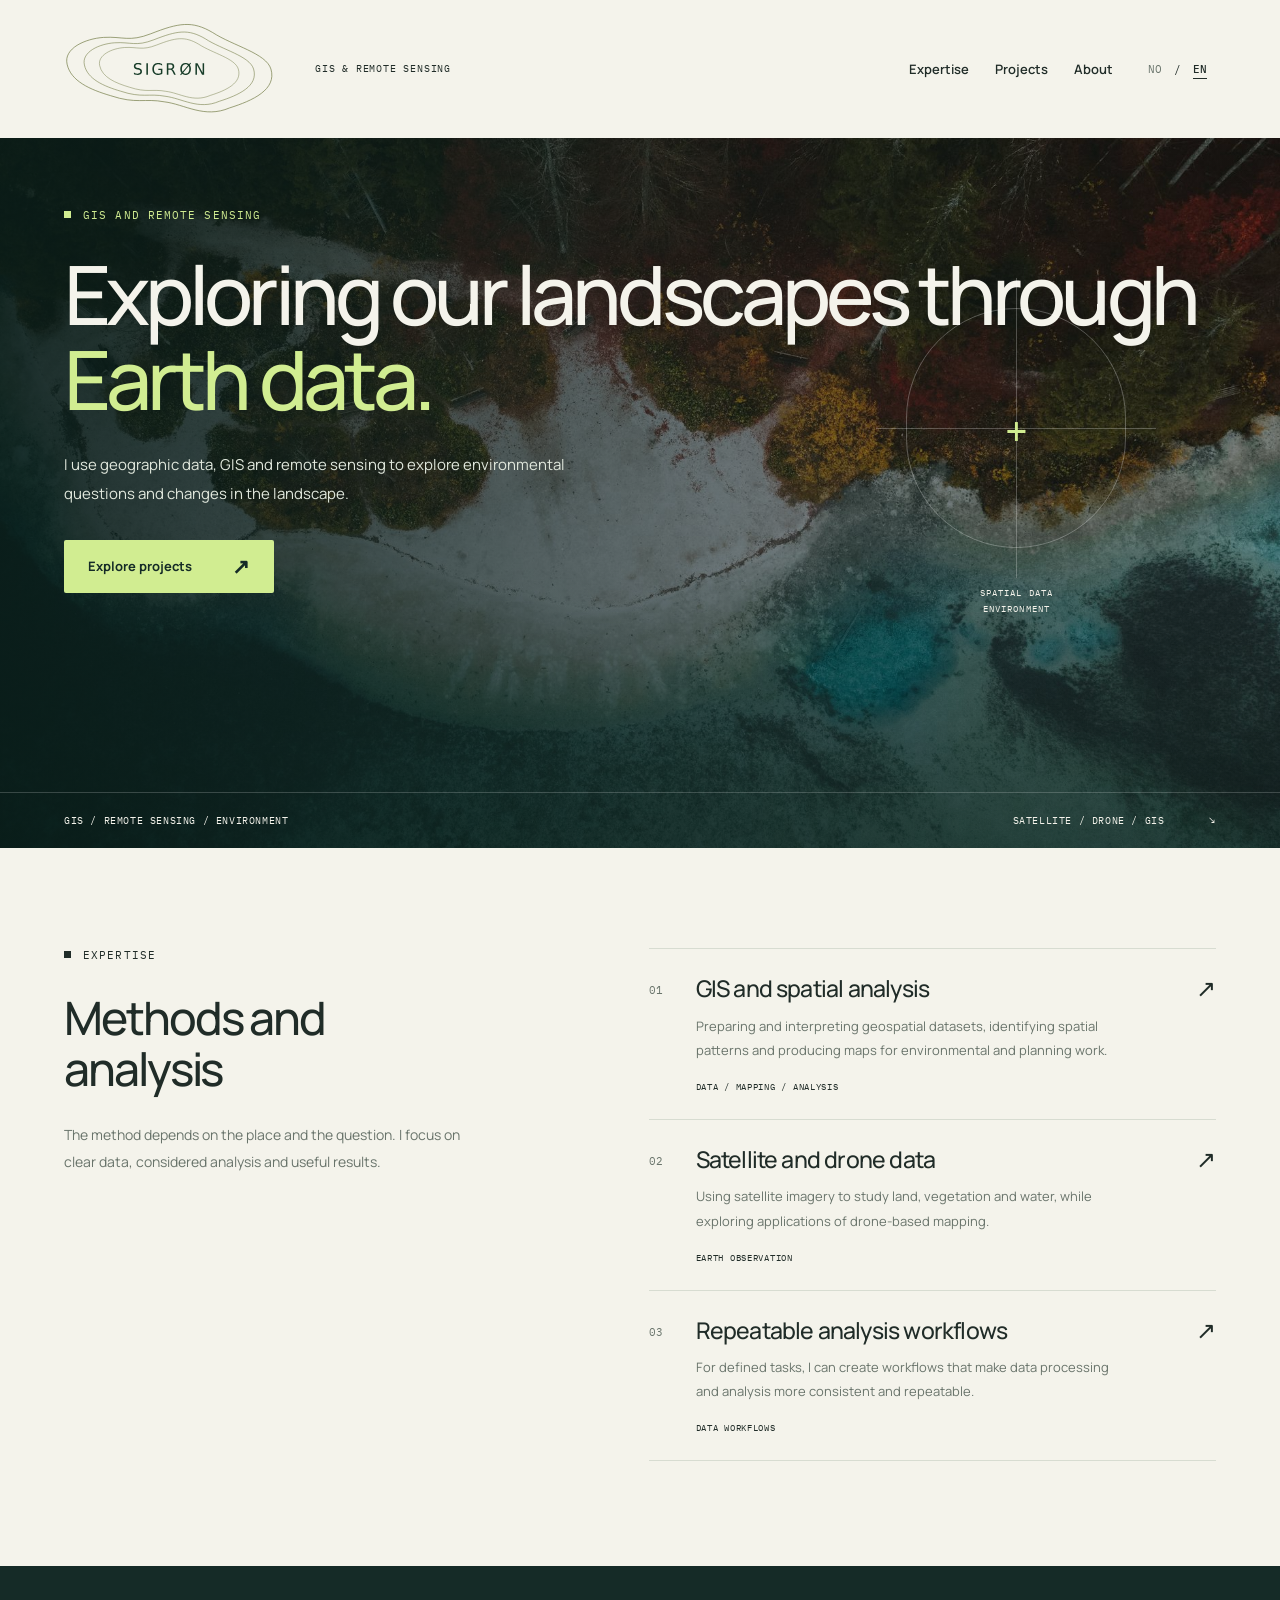
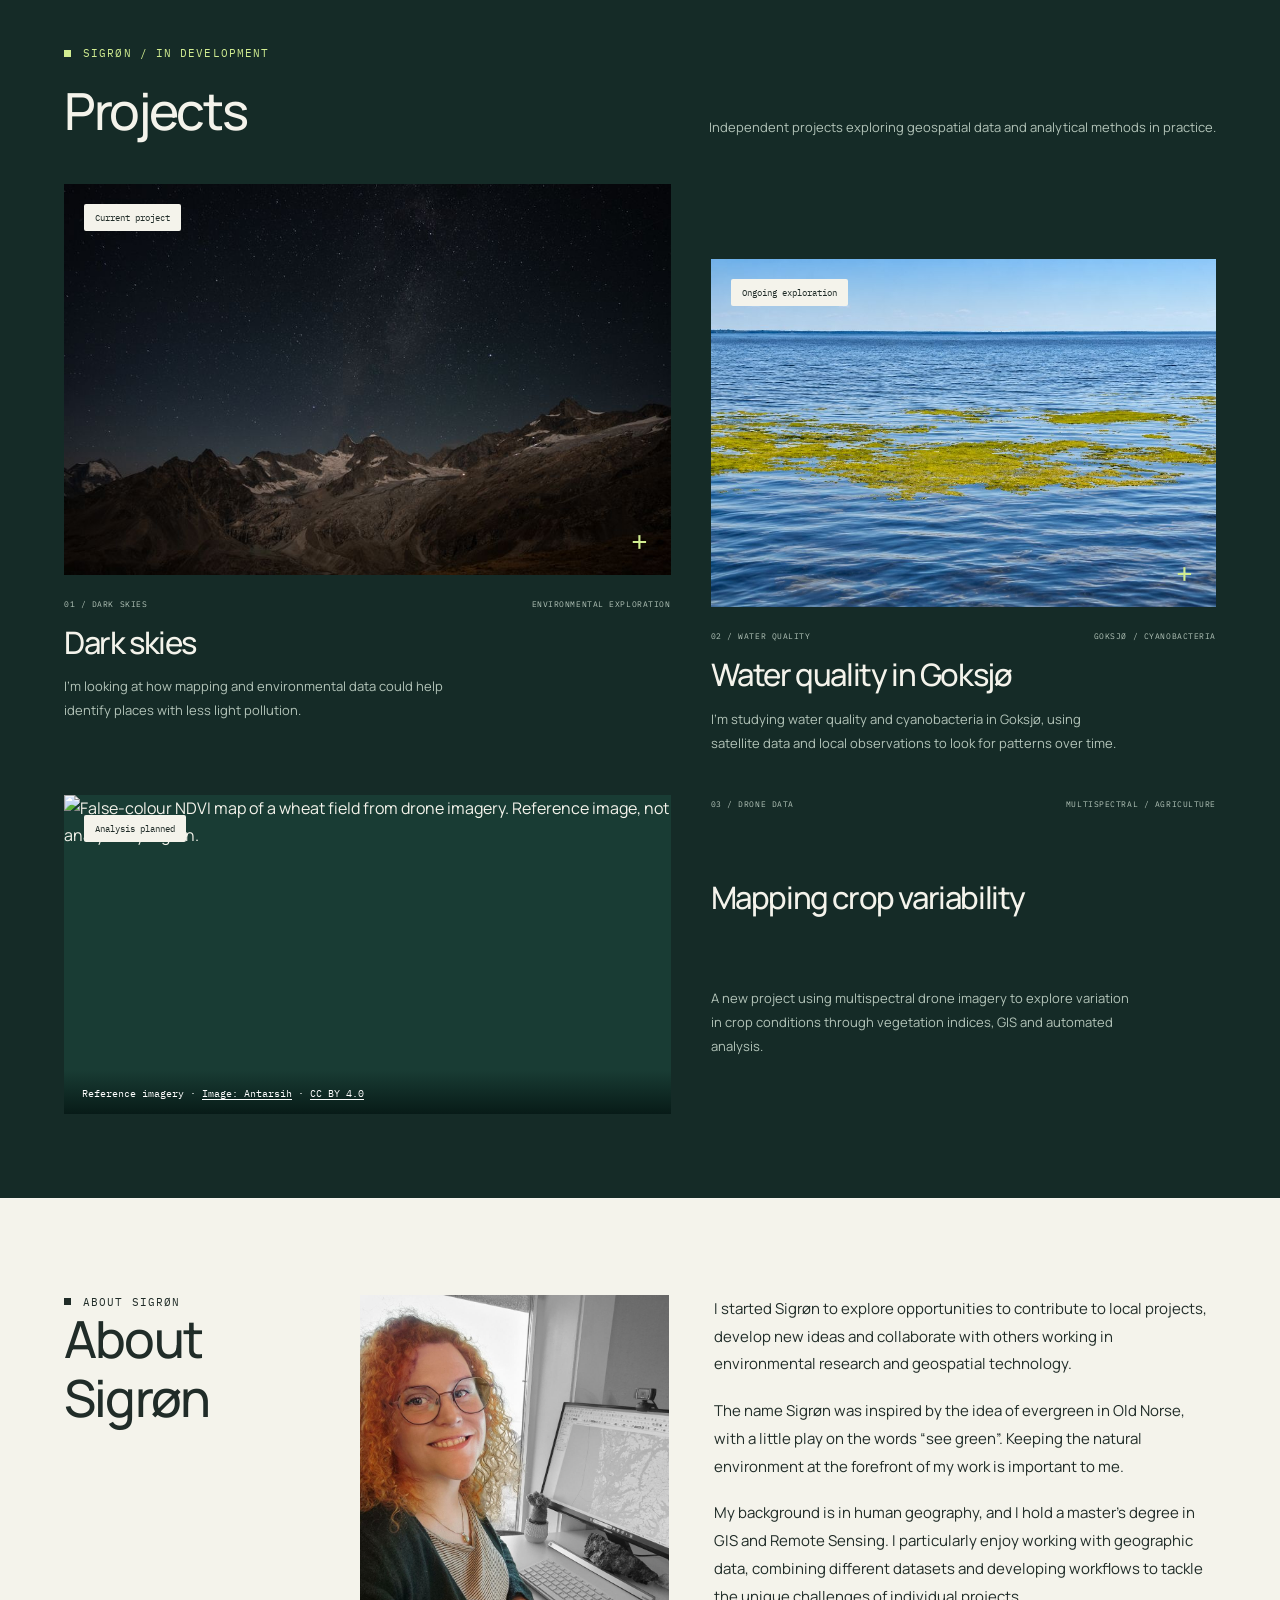
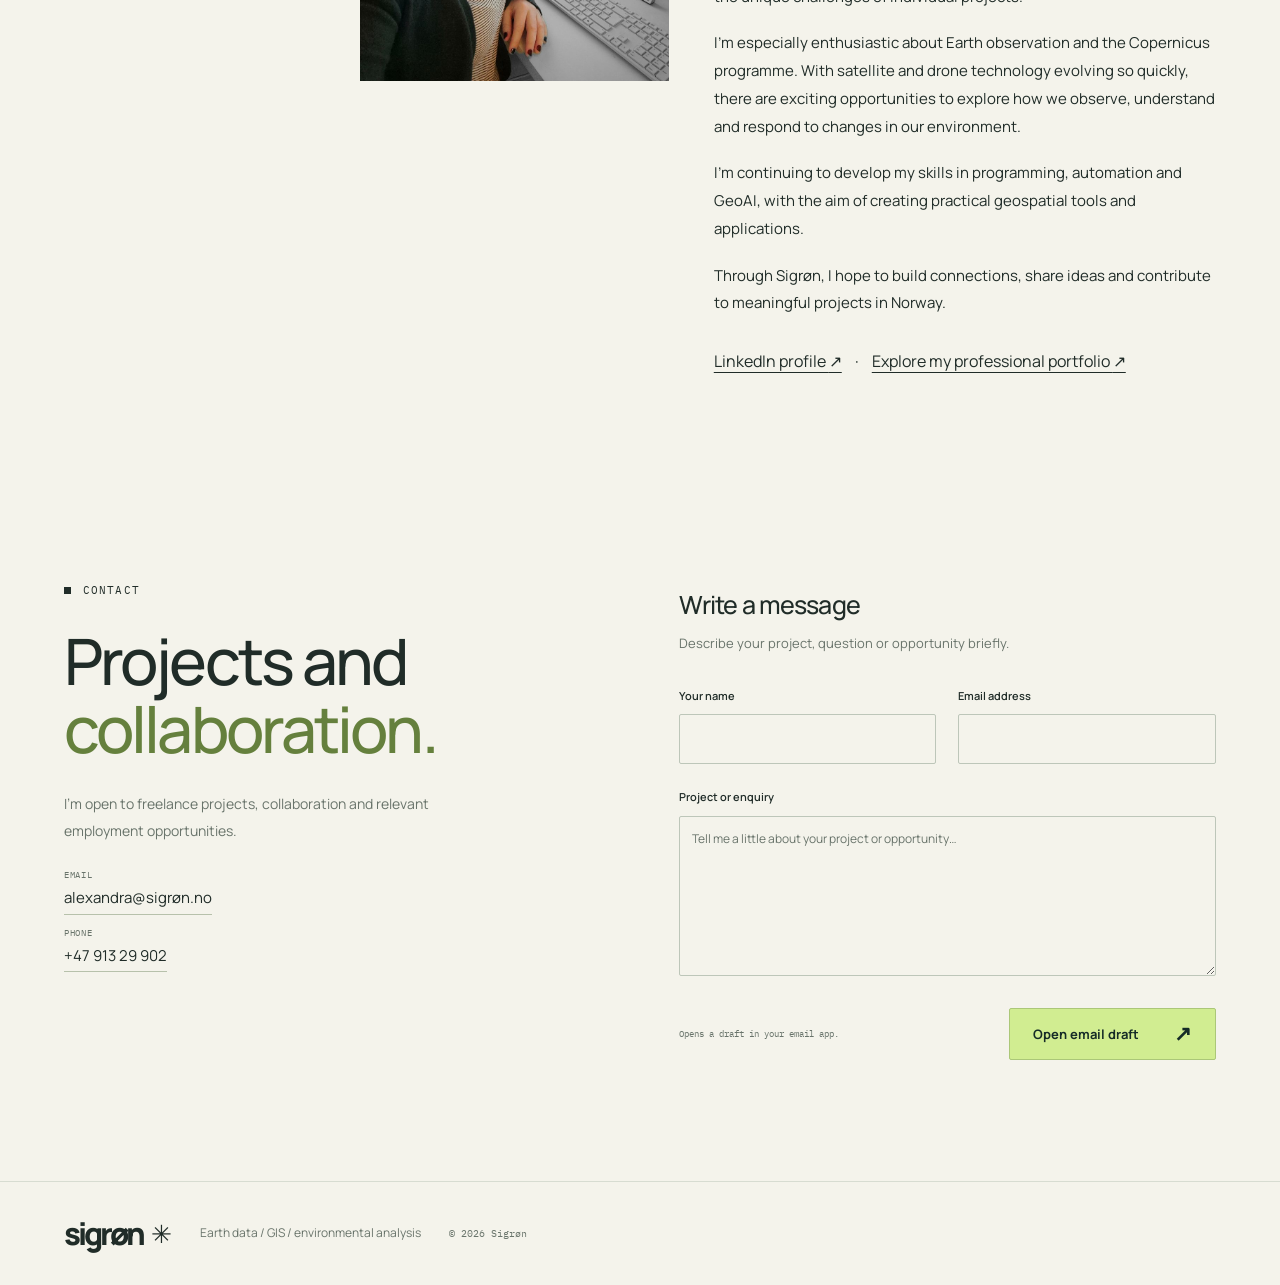
==== commit c432bbd2: "Replace header wordmark and star with Sigrøn contour logo" ====
--- a/en/index.html
+++ b/en/index.html
@@ -1,4 +1,4 @@
 <!DOCTYPE html><html lang="en"><head><meta charset="utf-8"><meta name="viewport" content="width=device-width, initial-scale=1"><title>Sigrøn — GIS, Remote Sensing &amp; Environmental Analysis</title><meta name="description" content="GIS and remote sensing for environmental and planning projects. Spatial analysis, satellite and drone data, and automated workflows for defined tasks."><meta property="og:title" content="Sigrøn — GIS, Remote Sensing &amp; Environmental Analysis"><meta property="og:description" content="GIS and remote sensing for environmental and planning projects. Spatial analysis, satellite and drone data, and automated workflows for defined tasks."><meta property="og:type" content="website"><meta property="og:image" content="../images/aerial-lakeshore.jpg"><meta name="twitter:card" content="summary_large_image"><link rel="icon" href="../favicon.svg?v=two-peaks" type="image/svg+xml"><link rel="preconnect" href="https://fonts.googleapis.com"><link rel="preconnect" href="https://fonts.gstatic.com" crossorigin><link href="https://fonts.googleapis.com/css2?family=IBM+Plex+Mono:wght@400;500&family=Manrope:wght@400;500;600;700;800&display=swap" rel="stylesheet"><link rel="stylesheet" href="../assets/style-1.css">
 <link rel="stylesheet" href="../assets/style-2.css">
-</head><body><a class="skip" href="#main">Skip to content</a><header class="site-header"><a href="../en/" class="brand" aria-label="Sigrøn home" aria-current="page">sigrøn<span class="brand-mark" aria-hidden="true">✳</span></a><span class="header-note">GIS &amp; REMOTE SENSING</span><div class="language-switch" role="group" aria-label="Choose language"><a href="../" lang="nb" hreflang="nb" aria-label="Norsk">NO</a><span aria-hidden="true">/</span><a href="../en/" lang="en" hreflang="en" aria-current="page" aria-label="English">EN</a></div><button class="menu-toggle" type="button" aria-expanded="false" aria-controls="navigation"><span class="menu-label">Menu</span><svg width="18" height="18" viewBox="0 0 18 18" aria-hidden="true"><path d="M2 4h14M2 9h14M2 14h14" fill="none" stroke="currentColor" stroke-width="1.5"></path></svg></button><nav id="navigation" aria-label="Main navigation"><a href="#expertise">Expertise</a><a href="#explorations">Projects</a><a href="#about">About</a></nav></header><main id="main" data-astro-cid-7aropxhg><section class="hero" aria-labelledby="hero-title" data-astro-cid-7aropxhg><img class="hero-image" src="../images/aerial-lakeshore.jpg" width="1880" height="1058" alt="Aerial view of a wooded shoreline meeting clear blue-green water" fetchpriority="high" data-astro-cid-7aropxhg><div class="hero-shade" data-astro-cid-7aropxhg></div><div class="hero-content wrap" data-astro-cid-7aropxhg><p class="eyebrow" data-astro-cid-7aropxhg>GIS and remote sensing</p><h1 id="hero-title" data-astro-cid-7aropxhg>Exploring our landscapes through <span data-astro-cid-7aropxhg>Earth data.</span></h1><p class="hero-description" data-astro-cid-7aropxhg>I use geographic data, GIS and remote sensing to explore environmental questions and changes in the landscape.</p><div class="hero-actions" data-astro-cid-7aropxhg><a href="#explorations" class="button" data-astro-cid-7aropxhg>Explore projects <span aria-hidden="true" data-astro-cid-7aropxhg>↗</span></a></div></div><div class="viewfinder" aria-hidden="true" data-astro-cid-7aropxhg><span class="viewfinder-plus" data-astro-cid-7aropxhg>+</span><span class="viewfinder-caption" data-astro-cid-7aropxhg>SPATIAL DATA<br data-astro-cid-7aropxhg>ENVIRONMENT</span></div><div class="hero-bottom wrap" data-astro-cid-7aropxhg><span data-astro-cid-7aropxhg>GIS / REMOTE SENSING / ENVIRONMENT</span><span data-astro-cid-7aropxhg>SATELLITE / DRONE / GIS <span aria-hidden="true" data-astro-cid-7aropxhg>↘</span></span></div></section><section class="expertise wrap" id="expertise" aria-labelledby="expertise-title" data-astro-cid-7aropxhg><div class="expertise-intro" data-astro-cid-7aropxhg><p class="eyebrow" data-astro-cid-7aropxhg>Expertise</p><h2 class="section-title" id="expertise-title" data-astro-cid-7aropxhg>Methods and<br data-astro-cid-7aropxhg>analysis</h2><p data-astro-cid-7aropxhg>The method depends on the place and the question. I focus on clear data, considered analysis and useful results.</p></div><div class="service-list" data-astro-cid-7aropxhg><article class="service" data-astro-cid-7aropxhg><span class="service-number" data-astro-cid-7aropxhg>01</span><div data-astro-cid-7aropxhg><h3 data-astro-cid-7aropxhg>GIS and spatial analysis</h3><p data-astro-cid-7aropxhg>Preparing and interpreting geospatial datasets, identifying spatial patterns and producing maps for environmental and planning work.</p><span class="service-tag" data-astro-cid-7aropxhg>DATA / MAPPING / ANALYSIS</span></div><span class="service-arrow" aria-hidden="true" data-astro-cid-7aropxhg>↗</span></article><article class="service" data-astro-cid-7aropxhg><span class="service-number" data-astro-cid-7aropxhg>02</span><div data-astro-cid-7aropxhg><h3 data-astro-cid-7aropxhg>Satellite and drone data</h3><p data-astro-cid-7aropxhg>Using satellite imagery to study land, vegetation and water, while exploring applications of drone-based mapping.</p><span class="service-tag" data-astro-cid-7aropxhg>EARTH OBSERVATION</span></div><span class="service-arrow" aria-hidden="true" data-astro-cid-7aropxhg>↗</span></article><article class="service" data-astro-cid-7aropxhg><span class="service-number" data-astro-cid-7aropxhg>03</span><div data-astro-cid-7aropxhg><h3 data-astro-cid-7aropxhg>Repeatable analysis workflows</h3><p data-astro-cid-7aropxhg>For defined tasks, I can create workflows that make data processing and analysis more consistent and repeatable.</p><span class="service-tag" data-astro-cid-7aropxhg>DATA WORKFLOWS</span></div><span class="service-arrow" aria-hidden="true" data-astro-cid-7aropxhg>↗</span></article></div></section><section class="explorations wrap" id="explorations" aria-labelledby="explorations-title" data-astro-cid-7aropxhg><div class="section-heading" data-astro-cid-7aropxhg><div data-astro-cid-7aropxhg><p class="eyebrow" data-astro-cid-7aropxhg>Sigrøn / in development</p><h2 class="section-title" id="explorations-title" data-astro-cid-7aropxhg>Projects</h2></div><p data-astro-cid-7aropxhg>Independent projects exploring geospatial data and analytical methods in practice.</p></div><div class="project-grid" data-astro-cid-7aropxhg><article class="project project-sky" data-astro-cid-7aropxhg><div class="project-image" data-astro-cid-7aropxhg><img src="../images/dark-skies.jpg" width="940" height="627" loading="lazy" alt="A star-filled night sky above a mountain landscape" data-astro-cid-7aropxhg><span class="project-status" data-astro-cid-7aropxhg>Current project</span><span class="image-marker" aria-hidden="true" data-astro-cid-7aropxhg>+</span></div><div class="project-meta" data-astro-cid-7aropxhg><span data-astro-cid-7aropxhg>01 / DARK SKIES</span><span data-astro-cid-7aropxhg>ENVIRONMENTAL EXPLORATION</span></div><h3 data-astro-cid-7aropxhg>Dark skies</h3><p data-astro-cid-7aropxhg>I’m looking at how mapping and environmental data could help identify places with less light pollution.</p></article><article class="project project-water" data-astro-cid-7aropxhg><div class="project-image" data-astro-cid-7aropxhg><img src="../images/goksjo-cyanobacteria.jpg" width="1200" height="675" loading="lazy" alt="Lake surface with a visible cyanobacterial bloom" data-astro-cid-7aropxhg><span class="project-status" data-astro-cid-7aropxhg>Ongoing exploration</span><span class="image-marker" aria-hidden="true" data-astro-cid-7aropxhg>+</span></div><div class="project-meta" data-astro-cid-7aropxhg><span data-astro-cid-7aropxhg>02 / WATER QUALITY</span><span data-astro-cid-7aropxhg>GOKSJØ / CYANOBACTERIA</span></div><h3 data-astro-cid-7aropxhg>Water quality in Goksjø</h3><p data-astro-cid-7aropxhg>I’m studying water quality and cyanobacteria in Goksjø, using satellite data and local observations to look for patterns over time.</p></article><article class="project project-drone" data-astro-cid-7aropxhg><div class="project-image project-image-drone" data-astro-cid-7aropxhg><img src="https://thumb.wikimedia.org/wikipedia/commons/thumb/d/d4/Agricultural_art.jpg/960px-Agricultural_art.jpg" width="960" height="678" loading="lazy" alt="False-colour NDVI map of a wheat field from drone imagery. Reference image, not analysis by Sigrøn." data-astro-cid-7aropxhg><span class="drone-credit" data-astro-cid-7aropxhg>Reference imagery · <a href="https://commons.wikimedia.org/wiki/File:Agricultural_art.jpg" target="_blank" rel="noopener noreferrer" data-astro-cid-7aropxhg>Image: Antarsih</a> · <a href="https://creativecommons.org/licenses/by/4.0/" target="_blank" rel="noopener noreferrer" data-astro-cid-7aropxhg>CC BY 4.0</a></span><span class="project-status" data-astro-cid-7aropxhg>Analysis planned</span></div><div class="project-meta" data-astro-cid-7aropxhg><span data-astro-cid-7aropxhg>03 / DRONE DATA</span><span data-astro-cid-7aropxhg>MULTISPECTRAL / AGRICULTURE</span></div><h3 data-astro-cid-7aropxhg>Mapping crop variability</h3><p data-astro-cid-7aropxhg>A new project using multispectral drone imagery to explore variation in crop conditions through vegetation indices, GIS and automated analysis.</p></article></div></section><section class="about-sigron wrap" id="about" aria-labelledby="about-title" data-astro-cid-7aropxhg><div class="about-sigron-heading" data-astro-cid-7aropxhg><p class="eyebrow" data-astro-cid-7aropxhg>ABOUT SIGRØN</p><h2 id="about-title" data-astro-cid-7aropxhg>About Sigrøn</h2></div><figure class="about-sigron-photo" data-astro-cid-7aropxhg><img src="../images/sigron-about.jpg" width="900" height="1098" loading="lazy" alt="Portrait of Alexandra Ania Fjellvik at a GIS mapping workstation" onerror="this.parentElement.style.display='none'" data-astro-cid-7aropxhg></figure><div class="about-sigron-body" data-astro-cid-7aropxhg><p data-astro-cid-7aropxhg>I started Sigrøn to explore opportunities to contribute to local projects, develop new ideas and collaborate with others working in environmental research and geospatial technology.</p><p data-astro-cid-7aropxhg>The name Sigrøn was inspired by the idea of evergreen in Old Norse, with a little play on the words “see green”. Keeping the natural environment at the forefront of my work is important to me.</p><p data-astro-cid-7aropxhg>My background is in human geography, and I hold a master's degree in GIS and Remote Sensing. I particularly enjoy working with geographic data, combining different datasets and developing workflows to tackle the unique challenges of individual projects.</p><p data-astro-cid-7aropxhg>I'm especially enthusiastic about Earth observation and the Copernicus programme. With satellite and drone technology evolving so quickly, there are exciting opportunities to explore how we observe, understand and respond to changes in our environment.</p><p data-astro-cid-7aropxhg>I'm continuing to develop my skills in programming, automation and GeoAI, with the aim of creating practical geospatial tools and applications.</p><p data-astro-cid-7aropxhg>Through Sigrøn, I hope to build connections, share ideas and contribute to meaningful projects in Norway.</p><a class="about-sigron-link" href="https://www.linkedin.com/in/alexandra-ania-fjellvik/" target="_blank" rel="noopener noreferrer" data-astro-cid-7aropxhg>LinkedIn profile <span aria-hidden="true" data-astro-cid-7aropxhg>↗</span></a><span class="about-link-divider" aria-hidden="true" data-astro-cid-7aropxhg> · </span><a class="about-sigron-link" href="https://alexandrafjellvik.github.io/" target="_blank" rel="noopener noreferrer" data-astro-cid-7aropxhg>Explore my professional portfolio <span aria-hidden="true" data-astro-cid-7aropxhg>↗</span></a></div></section><section class="contact wrap" id="contact" aria-labelledby="contact-title" data-astro-cid-7aropxhg><div class="contact-intro" data-astro-cid-7aropxhg><p class="eyebrow" data-astro-cid-7aropxhg>Contact</p><h2 id="contact-title" data-astro-cid-7aropxhg>Projects and<br data-astro-cid-7aropxhg><span data-astro-cid-7aropxhg>collaboration.</span></h2><p data-astro-cid-7aropxhg>I'm open to freelance projects, collaboration and relevant employment opportunities.</p><div class="contact-details" data-astro-cid-7aropxhg><div data-astro-cid-7aropxhg><span data-astro-cid-7aropxhg>Email</span><a href="mailto:alexandra@sigrøn.no" data-astro-cid-7aropxhg>alexandra@sigrøn.no</a></div><div data-astro-cid-7aropxhg><span data-astro-cid-7aropxhg>Phone</span><a href="tel:+4791329902" data-astro-cid-7aropxhg>+47 913 29 902</a></div></div></div><div class="form-panel" data-astro-cid-7aropxhg><h3 data-astro-cid-7aropxhg>Write a message</h3><p data-astro-cid-7aropxhg>Describe your project, question or opportunity briefly.</p><form data-confirmation="Thank you! Your enquiry has been sent. I’ll be in touch." data-sending="Sending your enquiry…" data-error="Your enquiry could not be sent. Please try again. Your details are still here." method="POST" action="mailto:alexandra@sigrøn.no" data-astro-cid-7aropxhg><input type="text" name="_hp" value="" tabindex="-1" autocomplete="off" aria-hidden="true" style="position:absolute;left:-9999px" data-astro-cid-7aropxhg><input type="hidden" name="_ts" value="" data-astro-cid-7aropxhg><input type="hidden" name="_form" value="kontakt" data-astro-cid-7aropxhg><input type="hidden" name="_return" value="/en/" data-astro-cid-7aropxhg><div class="form-row" data-astro-cid-7aropxhg><div class="field" data-astro-cid-7aropxhg><label for="name" data-astro-cid-7aropxhg>Your name</label><input id="name" name="name" required autocomplete="name" data-astro-cid-7aropxhg></div><div class="field" data-astro-cid-7aropxhg><label for="email" data-astro-cid-7aropxhg>Email address</label><input type="email" id="email" name="email" required autocomplete="email" data-astro-cid-7aropxhg></div></div><div class="field" data-astro-cid-7aropxhg><label for="project" data-astro-cid-7aropxhg>Project or enquiry</label><textarea id="project" name="project" rows="5" required placeholder="Tell me a little about your project or opportunity…" data-astro-cid-7aropxhg></textarea></div><div class="form-submit" data-astro-cid-7aropxhg><span data-astro-cid-7aropxhg>Opens a draft in your email app.</span><button class="button" type="submit" data-astro-cid-7aropxhg>Open email draft <span aria-hidden="true" data-astro-cid-7aropxhg>↗</span></button></div><p class="form-status" role="status" aria-live="polite" data-astro-cid-7aropxhg></p></form></div></section></main><script type="application/ld+json">{"@context":"https://schema.org","@type":"ProfessionalService","name":"Sigrøn","description":"GIS and remote sensing for environmental and planning projects. Spatial analysis, satellite and drone data, and automated workflows for defined tasks.","email":"alexandra@sigrøn.no","telephone":"+4791329902"}</script><footer class="site-footer"><a class="brand" href="../en/" aria-label="Sigrøn home">sigrøn<span class="brand-mark" aria-hidden="true">✳</span></a><span>Earth data / GIS / environmental analysis</span><span class="copyright">© 2026 Sigrøn</span></footer><script type="module" src="../assets/site.js"></script>
+</head><body><a class="skip" href="#main">Skip to content</a><header class="site-header"><a href="../en/" class="brand" aria-label="Sigrøn home" aria-current="page"><img class="brand-logo" src="../images/sigron-contour-logo.svg" width="1180" height="550" alt="Sigrøn"></a><span class="header-note">GIS &amp; REMOTE SENSING</span><div class="language-switch" role="group" aria-label="Choose language"><a href="../" lang="nb" hreflang="nb" aria-label="Norsk">NO</a><span aria-hidden="true">/</span><a href="../en/" lang="en" hreflang="en" aria-current="page" aria-label="English">EN</a></div><button class="menu-toggle" type="button" aria-expanded="false" aria-controls="navigation"><span class="menu-label">Menu</span><svg width="18" height="18" viewBox="0 0 18 18" aria-hidden="true"><path d="M2 4h14M2 9h14M2 14h14" fill="none" stroke="currentColor" stroke-width="1.5"></path></svg></button><nav id="navigation" aria-label="Main navigation"><a href="#expertise">Expertise</a><a href="#explorations">Projects</a><a href="#about">About</a></nav></header><main id="main" data-astro-cid-7aropxhg><section class="hero" aria-labelledby="hero-title" data-astro-cid-7aropxhg><img class="hero-image" src="../images/aerial-lakeshore.jpg" width="1880" height="1058" alt="Aerial view of a wooded shoreline meeting clear blue-green water" fetchpriority="high" data-astro-cid-7aropxhg><div class="hero-shade" data-astro-cid-7aropxhg></div><div class="hero-content wrap" data-astro-cid-7aropxhg><p class="eyebrow" data-astro-cid-7aropxhg>GIS and remote sensing</p><h1 id="hero-title" data-astro-cid-7aropxhg>Exploring our landscapes through <span data-astro-cid-7aropxhg>Earth data.</span></h1><p class="hero-description" data-astro-cid-7aropxhg>I use geographic data, GIS and remote sensing to explore environmental questions and changes in the landscape.</p><div class="hero-actions" data-astro-cid-7aropxhg><a href="#explorations" class="button" data-astro-cid-7aropxhg>Explore projects <span aria-hidden="true" data-astro-cid-7aropxhg>↗</span></a></div></div><div class="viewfinder" aria-hidden="true" data-astro-cid-7aropxhg><span class="viewfinder-plus" data-astro-cid-7aropxhg>+</span><span class="viewfinder-caption" data-astro-cid-7aropxhg>SPATIAL DATA<br data-astro-cid-7aropxhg>ENVIRONMENT</span></div><div class="hero-bottom wrap" data-astro-cid-7aropxhg><span data-astro-cid-7aropxhg>GIS / REMOTE SENSING / ENVIRONMENT</span><span data-astro-cid-7aropxhg>SATELLITE / DRONE / GIS <span aria-hidden="true" data-astro-cid-7aropxhg>↘</span></span></div></section><section class="expertise wrap" id="expertise" aria-labelledby="expertise-title" data-astro-cid-7aropxhg><div class="expertise-intro" data-astro-cid-7aropxhg><p class="eyebrow" data-astro-cid-7aropxhg>Expertise</p><h2 class="section-title" id="expertise-title" data-astro-cid-7aropxhg>Methods and<br data-astro-cid-7aropxhg>analysis</h2><p data-astro-cid-7aropxhg>The method depends on the place and the question. I focus on clear data, considered analysis and useful results.</p></div><div class="service-list" data-astro-cid-7aropxhg><article class="service" data-astro-cid-7aropxhg><span class="service-number" data-astro-cid-7aropxhg>01</span><div data-astro-cid-7aropxhg><h3 data-astro-cid-7aropxhg>GIS and spatial analysis</h3><p data-astro-cid-7aropxhg>Preparing and interpreting geospatial datasets, identifying spatial patterns and producing maps for environmental and planning work.</p><span class="service-tag" data-astro-cid-7aropxhg>DATA / MAPPING / ANALYSIS</span></div><span class="service-arrow" aria-hidden="true" data-astro-cid-7aropxhg>↗</span></article><article class="service" data-astro-cid-7aropxhg><span class="service-number" data-astro-cid-7aropxhg>02</span><div data-astro-cid-7aropxhg><h3 data-astro-cid-7aropxhg>Satellite and drone data</h3><p data-astro-cid-7aropxhg>Using satellite imagery to study land, vegetation and water, while exploring applications of drone-based mapping.</p><span class="service-tag" data-astro-cid-7aropxhg>EARTH OBSERVATION</span></div><span class="service-arrow" aria-hidden="true" data-astro-cid-7aropxhg>↗</span></article><article class="service" data-astro-cid-7aropxhg><span class="service-number" data-astro-cid-7aropxhg>03</span><div data-astro-cid-7aropxhg><h3 data-astro-cid-7aropxhg>Repeatable analysis workflows</h3><p data-astro-cid-7aropxhg>For defined tasks, I can create workflows that make data processing and analysis more consistent and repeatable.</p><span class="service-tag" data-astro-cid-7aropxhg>DATA WORKFLOWS</span></div><span class="service-arrow" aria-hidden="true" data-astro-cid-7aropxhg>↗</span></article></div></section><section class="explorations wrap" id="explorations" aria-labelledby="explorations-title" data-astro-cid-7aropxhg><div class="section-heading" data-astro-cid-7aropxhg><div data-astro-cid-7aropxhg><p class="eyebrow" data-astro-cid-7aropxhg>Sigrøn / in development</p><h2 class="section-title" id="explorations-title" data-astro-cid-7aropxhg>Projects</h2></div><p data-astro-cid-7aropxhg>Independent projects exploring geospatial data and analytical methods in practice.</p></div><div class="project-grid" data-astro-cid-7aropxhg><article class="project project-sky" data-astro-cid-7aropxhg><div class="project-image" data-astro-cid-7aropxhg><img src="../images/dark-skies.jpg" width="940" height="627" loading="lazy" alt="A star-filled night sky above a mountain landscape" data-astro-cid-7aropxhg><span class="project-status" data-astro-cid-7aropxhg>Current project</span><span class="image-marker" aria-hidden="true" data-astro-cid-7aropxhg>+</span></div><div class="project-meta" data-astro-cid-7aropxhg><span data-astro-cid-7aropxhg>01 / DARK SKIES</span><span data-astro-cid-7aropxhg>ENVIRONMENTAL EXPLORATION</span></div><h3 data-astro-cid-7aropxhg>Dark skies</h3><p data-astro-cid-7aropxhg>I’m looking at how mapping and environmental data could help identify places with less light pollution.</p></article><article class="project project-water" data-astro-cid-7aropxhg><div class="project-image" data-astro-cid-7aropxhg><img src="../images/goksjo-cyanobacteria.jpg" width="1200" height="675" loading="lazy" alt="Lake surface with a visible cyanobacterial bloom" data-astro-cid-7aropxhg><span class="project-status" data-astro-cid-7aropxhg>Ongoing exploration</span><span class="image-marker" aria-hidden="true" data-astro-cid-7aropxhg>+</span></div><div class="project-meta" data-astro-cid-7aropxhg><span data-astro-cid-7aropxhg>02 / WATER QUALITY</span><span data-astro-cid-7aropxhg>GOKSJØ / CYANOBACTERIA</span></div><h3 data-astro-cid-7aropxhg>Water quality in Goksjø</h3><p data-astro-cid-7aropxhg>I’m studying water quality and cyanobacteria in Goksjø, using satellite data and local observations to look for patterns over time.</p></article><article class="project project-drone" data-astro-cid-7aropxhg><div class="project-image project-image-drone" data-astro-cid-7aropxhg><img src="https://thumb.wikimedia.org/wikipedia/commons/thumb/d/d4/Agricultural_art.jpg/960px-Agricultural_art.jpg" width="960" height="678" loading="lazy" alt="False-colour NDVI map of a wheat field from drone imagery. Reference image, not analysis by Sigrøn." data-astro-cid-7aropxhg><span class="drone-credit" data-astro-cid-7aropxhg>Reference imagery · <a href="https://commons.wikimedia.org/wiki/File:Agricultural_art.jpg" target="_blank" rel="noopener noreferrer" data-astro-cid-7aropxhg>Image: Antarsih</a> · <a href="https://creativecommons.org/licenses/by/4.0/" target="_blank" rel="noopener noreferrer" data-astro-cid-7aropxhg>CC BY 4.0</a></span><span class="project-status" data-astro-cid-7aropxhg>Analysis planned</span></div><div class="project-meta" data-astro-cid-7aropxhg><span data-astro-cid-7aropxhg>03 / DRONE DATA</span><span data-astro-cid-7aropxhg>MULTISPECTRAL / AGRICULTURE</span></div><h3 data-astro-cid-7aropxhg>Mapping crop variability</h3><p data-astro-cid-7aropxhg>A new project using multispectral drone imagery to explore variation in crop conditions through vegetation indices, GIS and automated analysis.</p></article></div></section><section class="about-sigron wrap" id="about" aria-labelledby="about-title" data-astro-cid-7aropxhg><div class="about-sigron-heading" data-astro-cid-7aropxhg><p class="eyebrow" data-astro-cid-7aropxhg>ABOUT SIGRØN</p><h2 id="about-title" data-astro-cid-7aropxhg>About Sigrøn</h2></div><figure class="about-sigron-photo" data-astro-cid-7aropxhg><img src="../images/sigron-about.jpg" width="900" height="1098" loading="lazy" alt="Portrait of Alexandra Ania Fjellvik at a GIS mapping workstation" onerror="this.parentElement.style.display='none'" data-astro-cid-7aropxhg></figure><div class="about-sigron-body" data-astro-cid-7aropxhg><p data-astro-cid-7aropxhg>I started Sigrøn to explore opportunities to contribute to local projects, develop new ideas and collaborate with others working in environmental research and geospatial technology.</p><p data-astro-cid-7aropxhg>The name Sigrøn was inspired by the idea of evergreen in Old Norse, with a little play on the words “see green”. Keeping the natural environment at the forefront of my work is important to me.</p><p data-astro-cid-7aropxhg>My background is in human geography, and I hold a master's degree in GIS and Remote Sensing. I particularly enjoy working with geographic data, combining different datasets and developing workflows to tackle the unique challenges of individual projects.</p><p data-astro-cid-7aropxhg>I'm especially enthusiastic about Earth observation and the Copernicus programme. With satellite and drone technology evolving so quickly, there are exciting opportunities to explore how we observe, understand and respond to changes in our environment.</p><p data-astro-cid-7aropxhg>I'm continuing to develop my skills in programming, automation and GeoAI, with the aim of creating practical geospatial tools and applications.</p><p data-astro-cid-7aropxhg>Through Sigrøn, I hope to build connections, share ideas and contribute to meaningful projects in Norway.</p><a class="about-sigron-link" href="https://www.linkedin.com/in/alexandra-ania-fjellvik/" target="_blank" rel="noopener noreferrer" data-astro-cid-7aropxhg>LinkedIn profile <span aria-hidden="true" data-astro-cid-7aropxhg>↗</span></a><span class="about-link-divider" aria-hidden="true" data-astro-cid-7aropxhg> · </span><a class="about-sigron-link" href="https://alexandrafjellvik.github.io/" target="_blank" rel="noopener noreferrer" data-astro-cid-7aropxhg>Explore my professional portfolio <span aria-hidden="true" data-astro-cid-7aropxhg>↗</span></a></div></section><section class="contact wrap" id="contact" aria-labelledby="contact-title" data-astro-cid-7aropxhg><div class="contact-intro" data-astro-cid-7aropxhg><p class="eyebrow" data-astro-cid-7aropxhg>Contact</p><h2 id="contact-title" data-astro-cid-7aropxhg>Projects and<br data-astro-cid-7aropxhg><span data-astro-cid-7aropxhg>collaboration.</span></h2><p data-astro-cid-7aropxhg>I'm open to freelance projects, collaboration and relevant employment opportunities.</p><div class="contact-details" data-astro-cid-7aropxhg><div data-astro-cid-7aropxhg><span data-astro-cid-7aropxhg>Email</span><a href="mailto:alexandra@sigrøn.no" data-astro-cid-7aropxhg>alexandra@sigrøn.no</a></div><div data-astro-cid-7aropxhg><span data-astro-cid-7aropxhg>Phone</span><a href="tel:+4791329902" data-astro-cid-7aropxhg>+47 913 29 902</a></div></div></div><div class="form-panel" data-astro-cid-7aropxhg><h3 data-astro-cid-7aropxhg>Write a message</h3><p data-astro-cid-7aropxhg>Describe your project, question or opportunity briefly.</p><form data-confirmation="Thank you! Your enquiry has been sent. I’ll be in touch." data-sending="Sending your enquiry…" data-error="Your enquiry could not be sent. Please try again. Your details are still here." method="POST" action="mailto:alexandra@sigrøn.no" data-astro-cid-7aropxhg><input type="text" name="_hp" value="" tabindex="-1" autocomplete="off" aria-hidden="true" style="position:absolute;left:-9999px" data-astro-cid-7aropxhg><input type="hidden" name="_ts" value="" data-astro-cid-7aropxhg><input type="hidden" name="_form" value="kontakt" data-astro-cid-7aropxhg><input type="hidden" name="_return" value="/en/" data-astro-cid-7aropxhg><div class="form-row" data-astro-cid-7aropxhg><div class="field" data-astro-cid-7aropxhg><label for="name" data-astro-cid-7aropxhg>Your name</label><input id="name" name="name" required autocomplete="name" data-astro-cid-7aropxhg></div><div class="field" data-astro-cid-7aropxhg><label for="email" data-astro-cid-7aropxhg>Email address</label><input type="email" id="email" name="email" required autocomplete="email" data-astro-cid-7aropxhg></div></div><div class="field" data-astro-cid-7aropxhg><label for="project" data-astro-cid-7aropxhg>Project or enquiry</label><textarea id="project" name="project" rows="5" required placeholder="Tell me a little about your project or opportunity…" data-astro-cid-7aropxhg></textarea></div><div class="form-submit" data-astro-cid-7aropxhg><span data-astro-cid-7aropxhg>Opens a draft in your email app.</span><button class="button" type="submit" data-astro-cid-7aropxhg>Open email draft <span aria-hidden="true" data-astro-cid-7aropxhg>↗</span></button></div><p class="form-status" role="status" aria-live="polite" data-astro-cid-7aropxhg></p></form></div></section></main><script type="application/ld+json">{"@context":"https://schema.org","@type":"ProfessionalService","name":"Sigrøn","description":"GIS and remote sensing for environmental and planning projects. Spatial analysis, satellite and drone data, and automated workflows for defined tasks.","email":"alexandra@sigrøn.no","telephone":"+4791329902"}</script><footer class="site-footer"><a class="brand" href="../en/" aria-label="Sigrøn home">sigrøn<span class="brand-mark" aria-hidden="true">✳</span></a><span>Earth data / GIS / environmental analysis</span><span class="copyright">© 2026 Sigrøn</span></footer><script type="module" src="../assets/site.js"></script>
 </body></html>
--- a/assets/style-1.css
+++ b/assets/style-1.css
@@ -6,3 +6,10 @@
   @media(max-width:760px){.site-header{min-height:78px;flex-wrap:wrap;justify-content:space-between;padding-top:20px;padding-bottom:20px;gap:18px}.brand{font-size:34px}.brand-mark{font-size:27px}.site-header nav{width:100%;margin:0;gap:20px;flex-wrap:wrap}.site-header.enhanced .menu-toggle{display:flex;align-items:center;gap:15px;min-height:40px;padding:6px 10px;border:1px solid #b5bdb1;background:transparent;font-size:12px;cursor:pointer}.menu-toggle span{font-size:20px}.site-header.enhanced nav{display:none}.site-header.enhanced.menu-open nav{display:flex;align-items:stretch;flex-direction:column;gap:0}.site-header.enhanced nav a{padding:12px 0;min-height:44px}.site-header.enhanced nav .nav-contact{padding:12px 14px;margin-top:6px}.site-footer{flex-wrap:wrap;gap:20px;padding-top:30px;padding-bottom:30px}.site-footer>span{flex-basis:100%}.site-footer .copyright{margin-left:0}.eyebrow{font-size:10px;letter-spacing:.06em}}
   @media(max-width:760px){.site-header{gap:12px}.site-header.enhanced .menu-toggle{min-width:44px;min-height:44px;padding:6px;justify-content:center;gap:0}.menu-label{position:absolute;width:1px;height:1px;clip-path:inset(50%);white-space:nowrap}}
   @media(prefers-reduced-motion:reduce){html{scroll-behavior:auto}*,*::before,*::after{transition:none!important}}
+
+/* Contour logo in the website banner */
+.site-header .brand{flex-shrink:0;letter-spacing:normal;gap:0}
+.site-header .brand-logo{display:block;width:210px;height:auto;object-fit:contain}
+@media(max-width:1100px){.site-header .brand-logo{width:180px}}
+@media(max-width:760px){.site-header .brand-logo{width:150px}.site-header{padding-top:12px;padding-bottom:12px}}
+@media(max-width:360px){.site-header .brand-logo{width:130px}}
--- a/assets/style-2.css
+++ b/assets/style-2.css
@@ -914,3 +914,20 @@
     gap: 24px;
   }
 }
+
+
+/* About Sigrøn portrait, revealed after photo upload */
+.about-sigron[data-astro-cid-7aropxhg] { grid-template-columns: minmax(0, .65fr) minmax(0, .8fr) minmax(0, 1.3fr); gap: clamp(22px, 3.5vw, 55px); }
+.about-sigron-photo[data-astro-cid-7aropxhg] { margin: 0; align-self: start; }
+.about-sigron-photo[data-astro-cid-7aropxhg] img[data-astro-cid-7aropxhg] { display: block; width: 100%; height: auto; aspect-ratio: 4/5; object-fit: cover; object-position: 44% 30%; }
+.about-sigron-link[data-astro-cid-7aropxhg] { margin-top: 12px; margin-right: 10px; }
+.about-link-divider[data-astro-cid-7aropxhg] { margin-right: 10px; }
+@media (max-width: 900px) {
+  .about-sigron[data-astro-cid-7aropxhg] { grid-template-columns: minmax(0, .7fr) minmax(0, 1.3fr); }
+  .about-sigron-heading[data-astro-cid-7aropxhg] { grid-column: 1 / -1; }
+}
+@media (max-width: 760px) {
+  .about-sigron[data-astro-cid-7aropxhg] { grid-template-columns: 1fr; }
+  .about-sigron-heading[data-astro-cid-7aropxhg] { grid-column: auto; }
+  .about-sigron-photo[data-astro-cid-7aropxhg] { max-width: 340px; }
+}
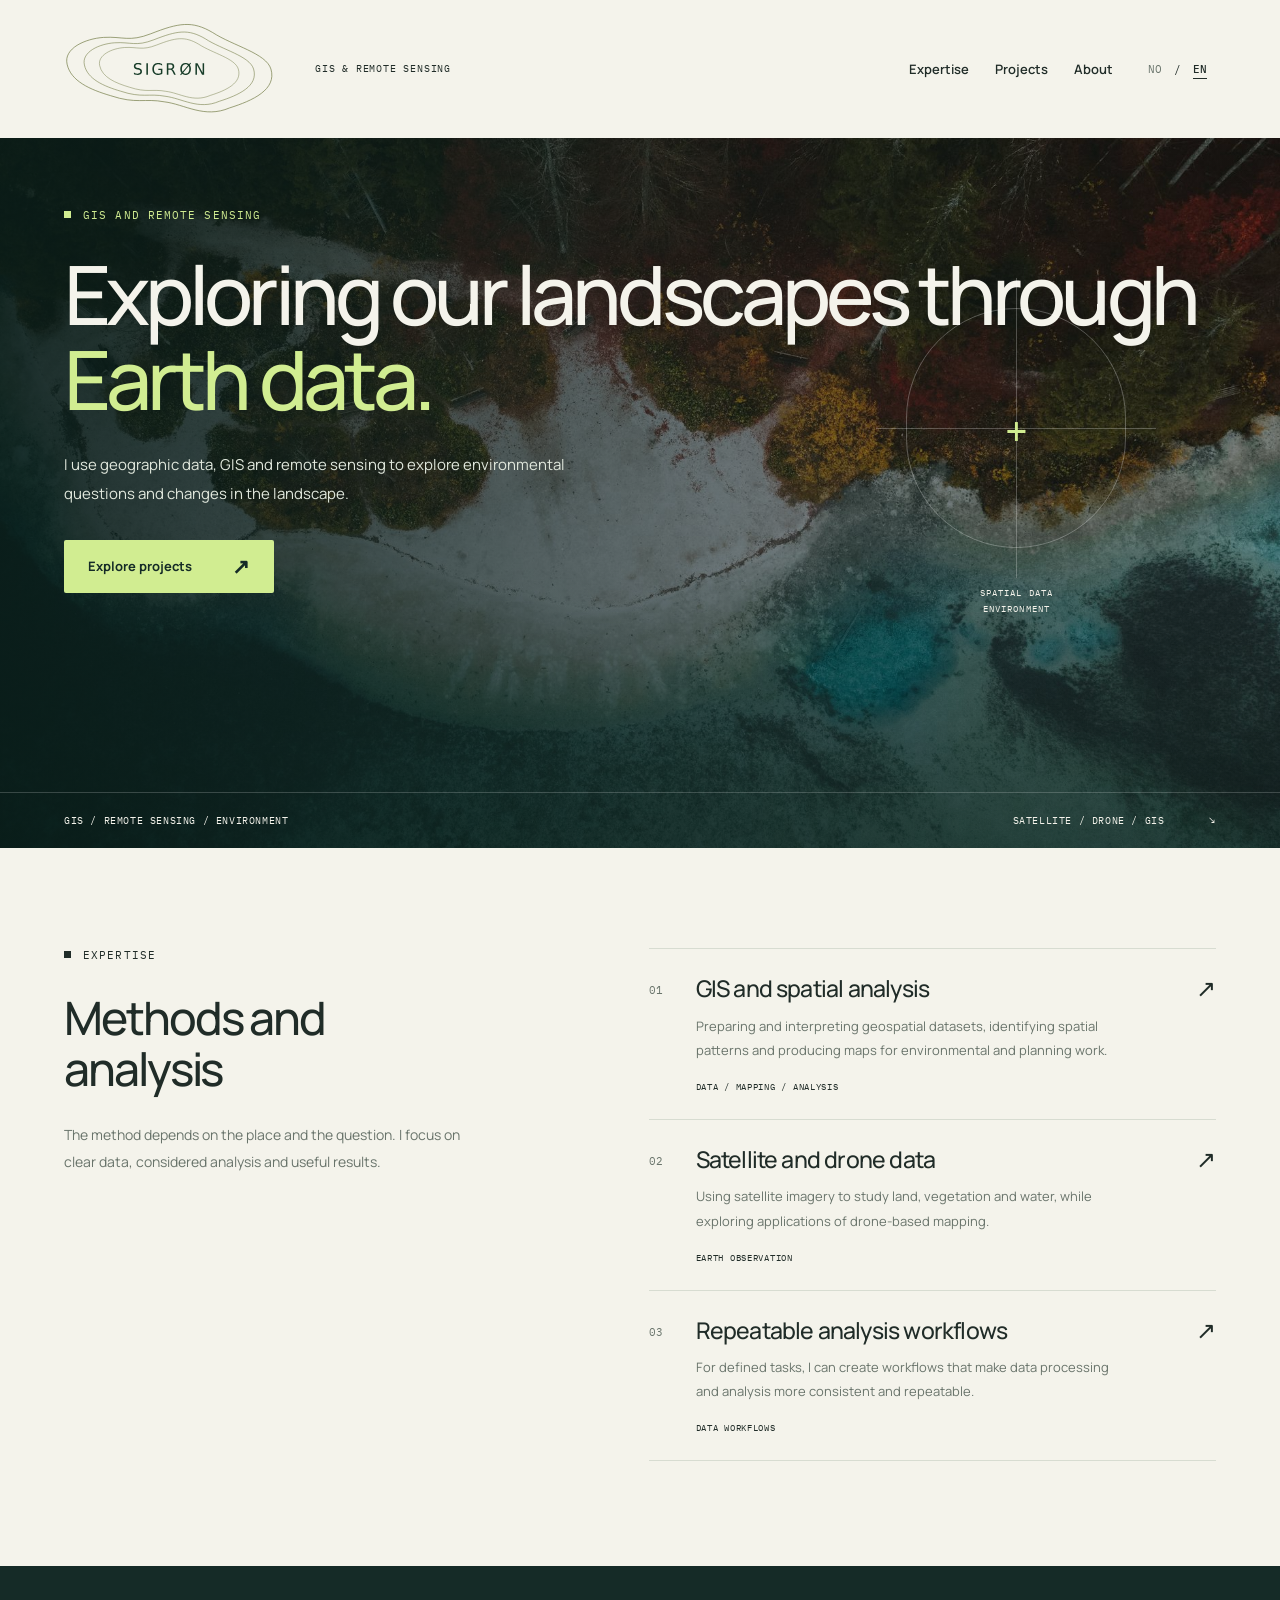
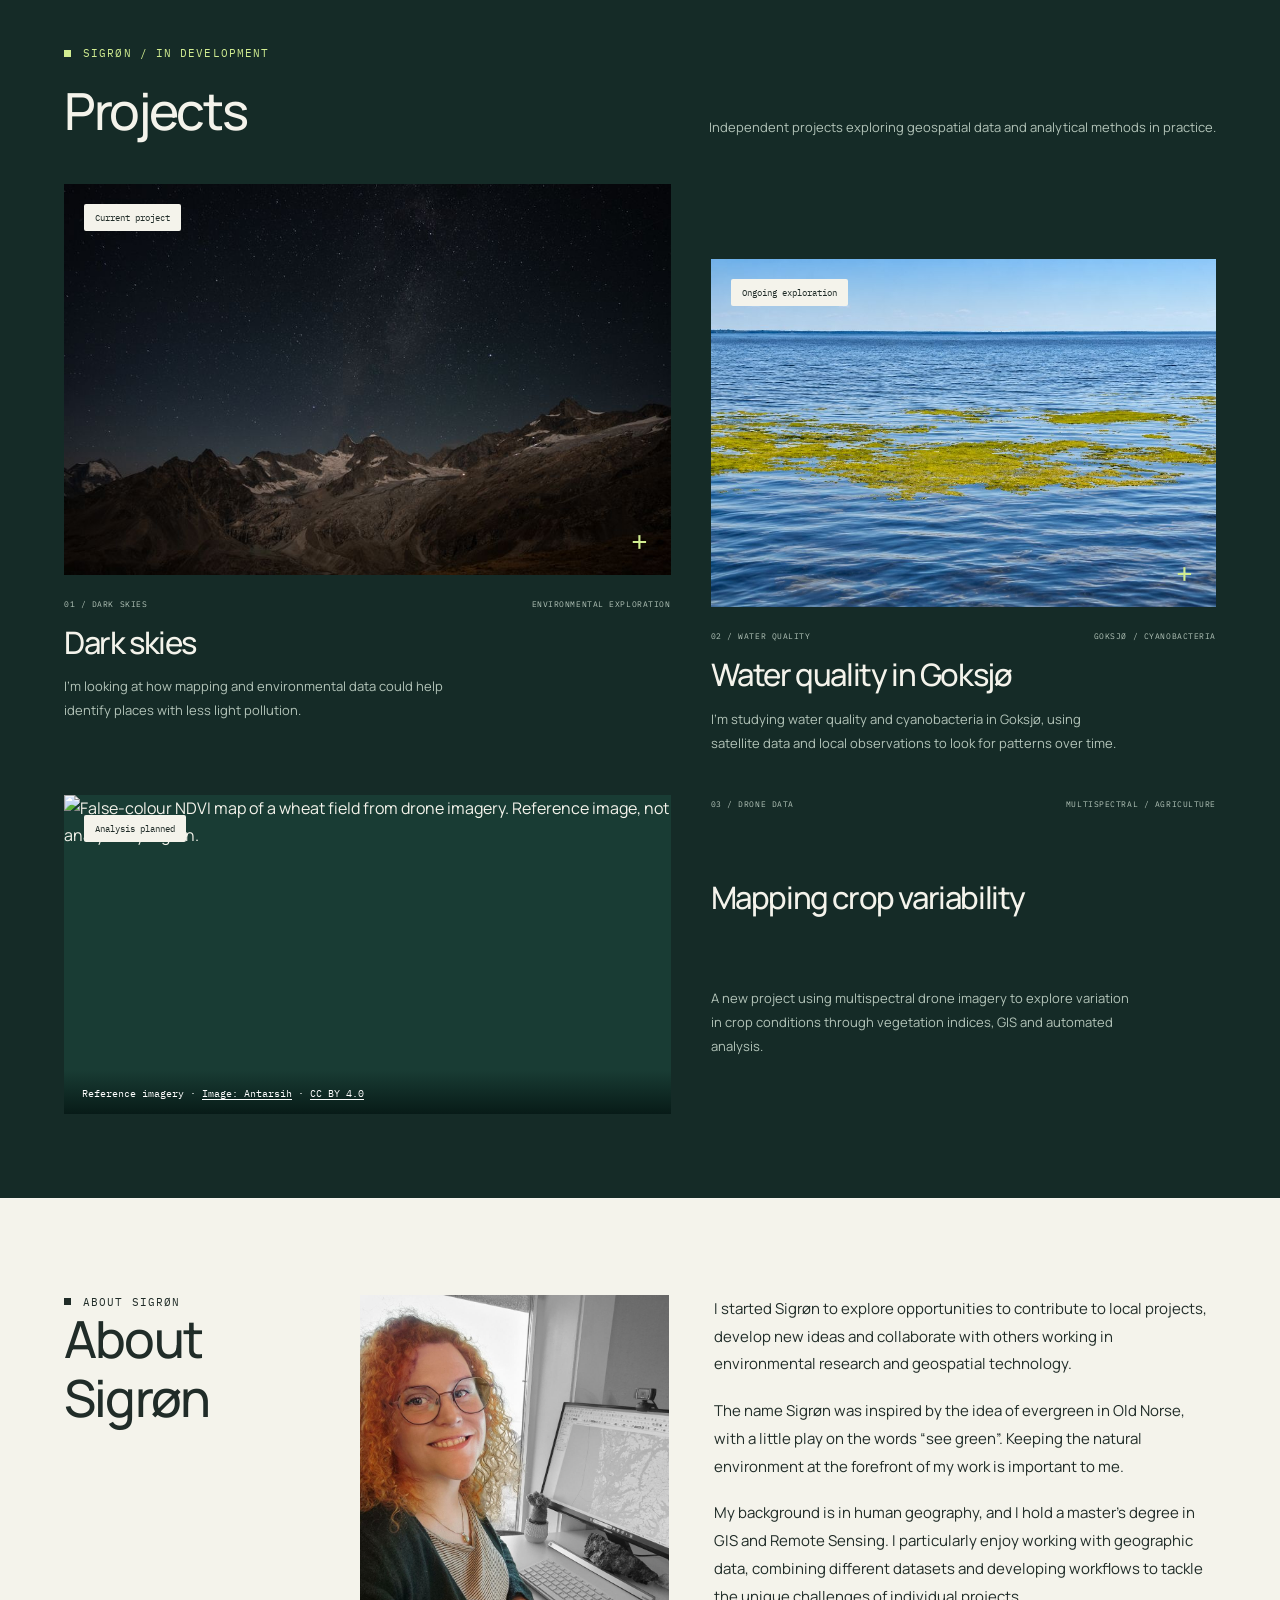
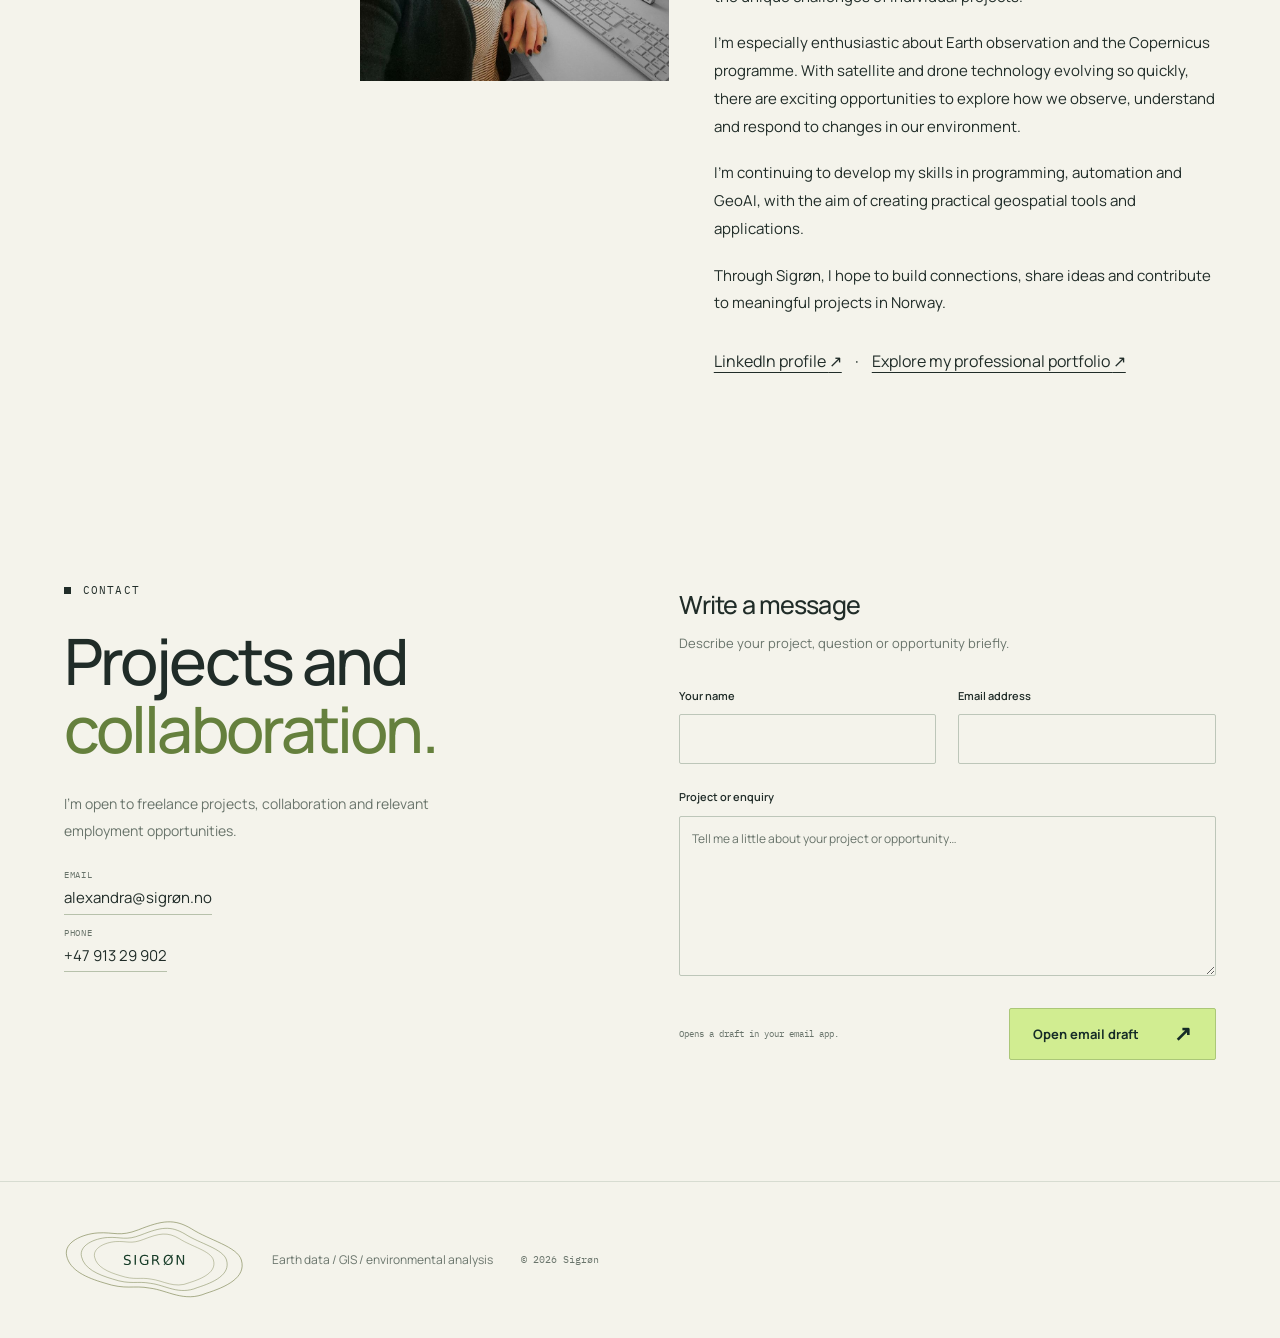
==== commit 85dd8d48: "Use matching Sigrøn contour logo in English footer" ====
--- a/en/index.html
+++ b/en/index.html
@@ -1,4 +1,4 @@
 <!DOCTYPE html><html lang="en"><head><meta charset="utf-8"><meta name="viewport" content="width=device-width, initial-scale=1"><title>Sigrøn — GIS, Remote Sensing &amp; Environmental Analysis</title><meta name="description" content="GIS and remote sensing for environmental and planning projects. Spatial analysis, satellite and drone data, and automated workflows for defined tasks."><meta property="og:title" content="Sigrøn — GIS, Remote Sensing &amp; Environmental Analysis"><meta property="og:description" content="GIS and remote sensing for environmental and planning projects. Spatial analysis, satellite and drone data, and automated workflows for defined tasks."><meta property="og:type" content="website"><meta property="og:image" content="../images/aerial-lakeshore.jpg"><meta name="twitter:card" content="summary_large_image"><link rel="icon" href="../favicon.svg?v=two-peaks" type="image/svg+xml"><link rel="preconnect" href="https://fonts.googleapis.com"><link rel="preconnect" href="https://fonts.gstatic.com" crossorigin><link href="https://fonts.googleapis.com/css2?family=IBM+Plex+Mono:wght@400;500&family=Manrope:wght@400;500;600;700;800&display=swap" rel="stylesheet"><link rel="stylesheet" href="../assets/style-1.css">
 <link rel="stylesheet" href="../assets/style-2.css">
-</head><body><a class="skip" href="#main">Skip to content</a><header class="site-header"><a href="../en/" class="brand" aria-label="Sigrøn home" aria-current="page"><img class="brand-logo" src="../images/sigron-contour-logo.svg" width="1180" height="550" alt="Sigrøn"></a><span class="header-note">GIS &amp; REMOTE SENSING</span><div class="language-switch" role="group" aria-label="Choose language"><a href="../" lang="nb" hreflang="nb" aria-label="Norsk">NO</a><span aria-hidden="true">/</span><a href="../en/" lang="en" hreflang="en" aria-current="page" aria-label="English">EN</a></div><button class="menu-toggle" type="button" aria-expanded="false" aria-controls="navigation"><span class="menu-label">Menu</span><svg width="18" height="18" viewBox="0 0 18 18" aria-hidden="true"><path d="M2 4h14M2 9h14M2 14h14" fill="none" stroke="currentColor" stroke-width="1.5"></path></svg></button><nav id="navigation" aria-label="Main navigation"><a href="#expertise">Expertise</a><a href="#explorations">Projects</a><a href="#about">About</a></nav></header><main id="main" data-astro-cid-7aropxhg><section class="hero" aria-labelledby="hero-title" data-astro-cid-7aropxhg><img class="hero-image" src="../images/aerial-lakeshore.jpg" width="1880" height="1058" alt="Aerial view of a wooded shoreline meeting clear blue-green water" fetchpriority="high" data-astro-cid-7aropxhg><div class="hero-shade" data-astro-cid-7aropxhg></div><div class="hero-content wrap" data-astro-cid-7aropxhg><p class="eyebrow" data-astro-cid-7aropxhg>GIS and remote sensing</p><h1 id="hero-title" data-astro-cid-7aropxhg>Exploring our landscapes through <span data-astro-cid-7aropxhg>Earth data.</span></h1><p class="hero-description" data-astro-cid-7aropxhg>I use geographic data, GIS and remote sensing to explore environmental questions and changes in the landscape.</p><div class="hero-actions" data-astro-cid-7aropxhg><a href="#explorations" class="button" data-astro-cid-7aropxhg>Explore projects <span aria-hidden="true" data-astro-cid-7aropxhg>↗</span></a></div></div><div class="viewfinder" aria-hidden="true" data-astro-cid-7aropxhg><span class="viewfinder-plus" data-astro-cid-7aropxhg>+</span><span class="viewfinder-caption" data-astro-cid-7aropxhg>SPATIAL DATA<br data-astro-cid-7aropxhg>ENVIRONMENT</span></div><div class="hero-bottom wrap" data-astro-cid-7aropxhg><span data-astro-cid-7aropxhg>GIS / REMOTE SENSING / ENVIRONMENT</span><span data-astro-cid-7aropxhg>SATELLITE / DRONE / GIS <span aria-hidden="true" data-astro-cid-7aropxhg>↘</span></span></div></section><section class="expertise wrap" id="expertise" aria-labelledby="expertise-title" data-astro-cid-7aropxhg><div class="expertise-intro" data-astro-cid-7aropxhg><p class="eyebrow" data-astro-cid-7aropxhg>Expertise</p><h2 class="section-title" id="expertise-title" data-astro-cid-7aropxhg>Methods and<br data-astro-cid-7aropxhg>analysis</h2><p data-astro-cid-7aropxhg>The method depends on the place and the question. I focus on clear data, considered analysis and useful results.</p></div><div class="service-list" data-astro-cid-7aropxhg><article class="service" data-astro-cid-7aropxhg><span class="service-number" data-astro-cid-7aropxhg>01</span><div data-astro-cid-7aropxhg><h3 data-astro-cid-7aropxhg>GIS and spatial analysis</h3><p data-astro-cid-7aropxhg>Preparing and interpreting geospatial datasets, identifying spatial patterns and producing maps for environmental and planning work.</p><span class="service-tag" data-astro-cid-7aropxhg>DATA / MAPPING / ANALYSIS</span></div><span class="service-arrow" aria-hidden="true" data-astro-cid-7aropxhg>↗</span></article><article class="service" data-astro-cid-7aropxhg><span class="service-number" data-astro-cid-7aropxhg>02</span><div data-astro-cid-7aropxhg><h3 data-astro-cid-7aropxhg>Satellite and drone data</h3><p data-astro-cid-7aropxhg>Using satellite imagery to study land, vegetation and water, while exploring applications of drone-based mapping.</p><span class="service-tag" data-astro-cid-7aropxhg>EARTH OBSERVATION</span></div><span class="service-arrow" aria-hidden="true" data-astro-cid-7aropxhg>↗</span></article><article class="service" data-astro-cid-7aropxhg><span class="service-number" data-astro-cid-7aropxhg>03</span><div data-astro-cid-7aropxhg><h3 data-astro-cid-7aropxhg>Repeatable analysis workflows</h3><p data-astro-cid-7aropxhg>For defined tasks, I can create workflows that make data processing and analysis more consistent and repeatable.</p><span class="service-tag" data-astro-cid-7aropxhg>DATA WORKFLOWS</span></div><span class="service-arrow" aria-hidden="true" data-astro-cid-7aropxhg>↗</span></article></div></section><section class="explorations wrap" id="explorations" aria-labelledby="explorations-title" data-astro-cid-7aropxhg><div class="section-heading" data-astro-cid-7aropxhg><div data-astro-cid-7aropxhg><p class="eyebrow" data-astro-cid-7aropxhg>Sigrøn / in development</p><h2 class="section-title" id="explorations-title" data-astro-cid-7aropxhg>Projects</h2></div><p data-astro-cid-7aropxhg>Independent projects exploring geospatial data and analytical methods in practice.</p></div><div class="project-grid" data-astro-cid-7aropxhg><article class="project project-sky" data-astro-cid-7aropxhg><div class="project-image" data-astro-cid-7aropxhg><img src="../images/dark-skies.jpg" width="940" height="627" loading="lazy" alt="A star-filled night sky above a mountain landscape" data-astro-cid-7aropxhg><span class="project-status" data-astro-cid-7aropxhg>Current project</span><span class="image-marker" aria-hidden="true" data-astro-cid-7aropxhg>+</span></div><div class="project-meta" data-astro-cid-7aropxhg><span data-astro-cid-7aropxhg>01 / DARK SKIES</span><span data-astro-cid-7aropxhg>ENVIRONMENTAL EXPLORATION</span></div><h3 data-astro-cid-7aropxhg>Dark skies</h3><p data-astro-cid-7aropxhg>I’m looking at how mapping and environmental data could help identify places with less light pollution.</p></article><article class="project project-water" data-astro-cid-7aropxhg><div class="project-image" data-astro-cid-7aropxhg><img src="../images/goksjo-cyanobacteria.jpg" width="1200" height="675" loading="lazy" alt="Lake surface with a visible cyanobacterial bloom" data-astro-cid-7aropxhg><span class="project-status" data-astro-cid-7aropxhg>Ongoing exploration</span><span class="image-marker" aria-hidden="true" data-astro-cid-7aropxhg>+</span></div><div class="project-meta" data-astro-cid-7aropxhg><span data-astro-cid-7aropxhg>02 / WATER QUALITY</span><span data-astro-cid-7aropxhg>GOKSJØ / CYANOBACTERIA</span></div><h3 data-astro-cid-7aropxhg>Water quality in Goksjø</h3><p data-astro-cid-7aropxhg>I’m studying water quality and cyanobacteria in Goksjø, using satellite data and local observations to look for patterns over time.</p></article><article class="project project-drone" data-astro-cid-7aropxhg><div class="project-image project-image-drone" data-astro-cid-7aropxhg><img src="https://thumb.wikimedia.org/wikipedia/commons/thumb/d/d4/Agricultural_art.jpg/960px-Agricultural_art.jpg" width="960" height="678" loading="lazy" alt="False-colour NDVI map of a wheat field from drone imagery. Reference image, not analysis by Sigrøn." data-astro-cid-7aropxhg><span class="drone-credit" data-astro-cid-7aropxhg>Reference imagery · <a href="https://commons.wikimedia.org/wiki/File:Agricultural_art.jpg" target="_blank" rel="noopener noreferrer" data-astro-cid-7aropxhg>Image: Antarsih</a> · <a href="https://creativecommons.org/licenses/by/4.0/" target="_blank" rel="noopener noreferrer" data-astro-cid-7aropxhg>CC BY 4.0</a></span><span class="project-status" data-astro-cid-7aropxhg>Analysis planned</span></div><div class="project-meta" data-astro-cid-7aropxhg><span data-astro-cid-7aropxhg>03 / DRONE DATA</span><span data-astro-cid-7aropxhg>MULTISPECTRAL / AGRICULTURE</span></div><h3 data-astro-cid-7aropxhg>Mapping crop variability</h3><p data-astro-cid-7aropxhg>A new project using multispectral drone imagery to explore variation in crop conditions through vegetation indices, GIS and automated analysis.</p></article></div></section><section class="about-sigron wrap" id="about" aria-labelledby="about-title" data-astro-cid-7aropxhg><div class="about-sigron-heading" data-astro-cid-7aropxhg><p class="eyebrow" data-astro-cid-7aropxhg>ABOUT SIGRØN</p><h2 id="about-title" data-astro-cid-7aropxhg>About Sigrøn</h2></div><figure class="about-sigron-photo" data-astro-cid-7aropxhg><img src="../images/sigron-about.jpg" width="900" height="1098" loading="lazy" alt="Portrait of Alexandra Ania Fjellvik at a GIS mapping workstation" onerror="this.parentElement.style.display='none'" data-astro-cid-7aropxhg></figure><div class="about-sigron-body" data-astro-cid-7aropxhg><p data-astro-cid-7aropxhg>I started Sigrøn to explore opportunities to contribute to local projects, develop new ideas and collaborate with others working in environmental research and geospatial technology.</p><p data-astro-cid-7aropxhg>The name Sigrøn was inspired by the idea of evergreen in Old Norse, with a little play on the words “see green”. Keeping the natural environment at the forefront of my work is important to me.</p><p data-astro-cid-7aropxhg>My background is in human geography, and I hold a master's degree in GIS and Remote Sensing. I particularly enjoy working with geographic data, combining different datasets and developing workflows to tackle the unique challenges of individual projects.</p><p data-astro-cid-7aropxhg>I'm especially enthusiastic about Earth observation and the Copernicus programme. With satellite and drone technology evolving so quickly, there are exciting opportunities to explore how we observe, understand and respond to changes in our environment.</p><p data-astro-cid-7aropxhg>I'm continuing to develop my skills in programming, automation and GeoAI, with the aim of creating practical geospatial tools and applications.</p><p data-astro-cid-7aropxhg>Through Sigrøn, I hope to build connections, share ideas and contribute to meaningful projects in Norway.</p><a class="about-sigron-link" href="https://www.linkedin.com/in/alexandra-ania-fjellvik/" target="_blank" rel="noopener noreferrer" data-astro-cid-7aropxhg>LinkedIn profile <span aria-hidden="true" data-astro-cid-7aropxhg>↗</span></a><span class="about-link-divider" aria-hidden="true" data-astro-cid-7aropxhg> · </span><a class="about-sigron-link" href="https://alexandrafjellvik.github.io/" target="_blank" rel="noopener noreferrer" data-astro-cid-7aropxhg>Explore my professional portfolio <span aria-hidden="true" data-astro-cid-7aropxhg>↗</span></a></div></section><section class="contact wrap" id="contact" aria-labelledby="contact-title" data-astro-cid-7aropxhg><div class="contact-intro" data-astro-cid-7aropxhg><p class="eyebrow" data-astro-cid-7aropxhg>Contact</p><h2 id="contact-title" data-astro-cid-7aropxhg>Projects and<br data-astro-cid-7aropxhg><span data-astro-cid-7aropxhg>collaboration.</span></h2><p data-astro-cid-7aropxhg>I'm open to freelance projects, collaboration and relevant employment opportunities.</p><div class="contact-details" data-astro-cid-7aropxhg><div data-astro-cid-7aropxhg><span data-astro-cid-7aropxhg>Email</span><a href="mailto:alexandra@sigrøn.no" data-astro-cid-7aropxhg>alexandra@sigrøn.no</a></div><div data-astro-cid-7aropxhg><span data-astro-cid-7aropxhg>Phone</span><a href="tel:+4791329902" data-astro-cid-7aropxhg>+47 913 29 902</a></div></div></div><div class="form-panel" data-astro-cid-7aropxhg><h3 data-astro-cid-7aropxhg>Write a message</h3><p data-astro-cid-7aropxhg>Describe your project, question or opportunity briefly.</p><form data-confirmation="Thank you! Your enquiry has been sent. I’ll be in touch." data-sending="Sending your enquiry…" data-error="Your enquiry could not be sent. Please try again. Your details are still here." method="POST" action="mailto:alexandra@sigrøn.no" data-astro-cid-7aropxhg><input type="text" name="_hp" value="" tabindex="-1" autocomplete="off" aria-hidden="true" style="position:absolute;left:-9999px" data-astro-cid-7aropxhg><input type="hidden" name="_ts" value="" data-astro-cid-7aropxhg><input type="hidden" name="_form" value="kontakt" data-astro-cid-7aropxhg><input type="hidden" name="_return" value="/en/" data-astro-cid-7aropxhg><div class="form-row" data-astro-cid-7aropxhg><div class="field" data-astro-cid-7aropxhg><label for="name" data-astro-cid-7aropxhg>Your name</label><input id="name" name="name" required autocomplete="name" data-astro-cid-7aropxhg></div><div class="field" data-astro-cid-7aropxhg><label for="email" data-astro-cid-7aropxhg>Email address</label><input type="email" id="email" name="email" required autocomplete="email" data-astro-cid-7aropxhg></div></div><div class="field" data-astro-cid-7aropxhg><label for="project" data-astro-cid-7aropxhg>Project or enquiry</label><textarea id="project" name="project" rows="5" required placeholder="Tell me a little about your project or opportunity…" data-astro-cid-7aropxhg></textarea></div><div class="form-submit" data-astro-cid-7aropxhg><span data-astro-cid-7aropxhg>Opens a draft in your email app.</span><button class="button" type="submit" data-astro-cid-7aropxhg>Open email draft <span aria-hidden="true" data-astro-cid-7aropxhg>↗</span></button></div><p class="form-status" role="status" aria-live="polite" data-astro-cid-7aropxhg></p></form></div></section></main><script type="application/ld+json">{"@context":"https://schema.org","@type":"ProfessionalService","name":"Sigrøn","description":"GIS and remote sensing for environmental and planning projects. Spatial analysis, satellite and drone data, and automated workflows for defined tasks.","email":"alexandra@sigrøn.no","telephone":"+4791329902"}</script><footer class="site-footer"><a class="brand" href="../en/" aria-label="Sigrøn home">sigrøn<span class="brand-mark" aria-hidden="true">✳</span></a><span>Earth data / GIS / environmental analysis</span><span class="copyright">© 2026 Sigrøn</span></footer><script type="module" src="../assets/site.js"></script>
+</head><body><a class="skip" href="#main">Skip to content</a><header class="site-header"><a href="../en/" class="brand" aria-label="Sigrøn home" aria-current="page"><img class="brand-logo" src="../images/sigron-contour-logo.svg" width="1180" height="550" alt="Sigrøn"></a><span class="header-note">GIS &amp; REMOTE SENSING</span><div class="language-switch" role="group" aria-label="Choose language"><a href="../" lang="nb" hreflang="nb" aria-label="Norsk">NO</a><span aria-hidden="true">/</span><a href="../en/" lang="en" hreflang="en" aria-current="page" aria-label="English">EN</a></div><button class="menu-toggle" type="button" aria-expanded="false" aria-controls="navigation"><span class="menu-label">Menu</span><svg width="18" height="18" viewBox="0 0 18 18" aria-hidden="true"><path d="M2 4h14M2 9h14M2 14h14" fill="none" stroke="currentColor" stroke-width="1.5"></path></svg></button><nav id="navigation" aria-label="Main navigation"><a href="#expertise">Expertise</a><a href="#explorations">Projects</a><a href="#about">About</a></nav></header><main id="main" data-astro-cid-7aropxhg><section class="hero" aria-labelledby="hero-title" data-astro-cid-7aropxhg><img class="hero-image" src="../images/aerial-lakeshore.jpg" width="1880" height="1058" alt="Aerial view of a wooded shoreline meeting clear blue-green water" fetchpriority="high" data-astro-cid-7aropxhg><div class="hero-shade" data-astro-cid-7aropxhg></div><div class="hero-content wrap" data-astro-cid-7aropxhg><p class="eyebrow" data-astro-cid-7aropxhg>GIS and remote sensing</p><h1 id="hero-title" data-astro-cid-7aropxhg>Exploring our landscapes through <span data-astro-cid-7aropxhg>Earth data.</span></h1><p class="hero-description" data-astro-cid-7aropxhg>I use geographic data, GIS and remote sensing to explore environmental questions and changes in the landscape.</p><div class="hero-actions" data-astro-cid-7aropxhg><a href="#explorations" class="button" data-astro-cid-7aropxhg>Explore projects <span aria-hidden="true" data-astro-cid-7aropxhg>↗</span></a></div></div><div class="viewfinder" aria-hidden="true" data-astro-cid-7aropxhg><span class="viewfinder-plus" data-astro-cid-7aropxhg>+</span><span class="viewfinder-caption" data-astro-cid-7aropxhg>SPATIAL DATA<br data-astro-cid-7aropxhg>ENVIRONMENT</span></div><div class="hero-bottom wrap" data-astro-cid-7aropxhg><span data-astro-cid-7aropxhg>GIS / REMOTE SENSING / ENVIRONMENT</span><span data-astro-cid-7aropxhg>SATELLITE / DRONE / GIS <span aria-hidden="true" data-astro-cid-7aropxhg>↘</span></span></div></section><section class="expertise wrap" id="expertise" aria-labelledby="expertise-title" data-astro-cid-7aropxhg><div class="expertise-intro" data-astro-cid-7aropxhg><p class="eyebrow" data-astro-cid-7aropxhg>Expertise</p><h2 class="section-title" id="expertise-title" data-astro-cid-7aropxhg>Methods and<br data-astro-cid-7aropxhg>analysis</h2><p data-astro-cid-7aropxhg>The method depends on the place and the question. I focus on clear data, considered analysis and useful results.</p></div><div class="service-list" data-astro-cid-7aropxhg><article class="service" data-astro-cid-7aropxhg><span class="service-number" data-astro-cid-7aropxhg>01</span><div data-astro-cid-7aropxhg><h3 data-astro-cid-7aropxhg>GIS and spatial analysis</h3><p data-astro-cid-7aropxhg>Preparing and interpreting geospatial datasets, identifying spatial patterns and producing maps for environmental and planning work.</p><span class="service-tag" data-astro-cid-7aropxhg>DATA / MAPPING / ANALYSIS</span></div><span class="service-arrow" aria-hidden="true" data-astro-cid-7aropxhg>↗</span></article><article class="service" data-astro-cid-7aropxhg><span class="service-number" data-astro-cid-7aropxhg>02</span><div data-astro-cid-7aropxhg><h3 data-astro-cid-7aropxhg>Satellite and drone data</h3><p data-astro-cid-7aropxhg>Using satellite imagery to study land, vegetation and water, while exploring applications of drone-based mapping.</p><span class="service-tag" data-astro-cid-7aropxhg>EARTH OBSERVATION</span></div><span class="service-arrow" aria-hidden="true" data-astro-cid-7aropxhg>↗</span></article><article class="service" data-astro-cid-7aropxhg><span class="service-number" data-astro-cid-7aropxhg>03</span><div data-astro-cid-7aropxhg><h3 data-astro-cid-7aropxhg>Repeatable analysis workflows</h3><p data-astro-cid-7aropxhg>For defined tasks, I can create workflows that make data processing and analysis more consistent and repeatable.</p><span class="service-tag" data-astro-cid-7aropxhg>DATA WORKFLOWS</span></div><span class="service-arrow" aria-hidden="true" data-astro-cid-7aropxhg>↗</span></article></div></section><section class="explorations wrap" id="explorations" aria-labelledby="explorations-title" data-astro-cid-7aropxhg><div class="section-heading" data-astro-cid-7aropxhg><div data-astro-cid-7aropxhg><p class="eyebrow" data-astro-cid-7aropxhg>Sigrøn / in development</p><h2 class="section-title" id="explorations-title" data-astro-cid-7aropxhg>Projects</h2></div><p data-astro-cid-7aropxhg>Independent projects exploring geospatial data and analytical methods in practice.</p></div><div class="project-grid" data-astro-cid-7aropxhg><article class="project project-sky" data-astro-cid-7aropxhg><div class="project-image" data-astro-cid-7aropxhg><img src="../images/dark-skies.jpg" width="940" height="627" loading="lazy" alt="A star-filled night sky above a mountain landscape" data-astro-cid-7aropxhg><span class="project-status" data-astro-cid-7aropxhg>Current project</span><span class="image-marker" aria-hidden="true" data-astro-cid-7aropxhg>+</span></div><div class="project-meta" data-astro-cid-7aropxhg><span data-astro-cid-7aropxhg>01 / DARK SKIES</span><span data-astro-cid-7aropxhg>ENVIRONMENTAL EXPLORATION</span></div><h3 data-astro-cid-7aropxhg>Dark skies</h3><p data-astro-cid-7aropxhg>I’m looking at how mapping and environmental data could help identify places with less light pollution.</p></article><article class="project project-water" data-astro-cid-7aropxhg><div class="project-image" data-astro-cid-7aropxhg><img src="../images/goksjo-cyanobacteria.jpg" width="1200" height="675" loading="lazy" alt="Lake surface with a visible cyanobacterial bloom" data-astro-cid-7aropxhg><span class="project-status" data-astro-cid-7aropxhg>Ongoing exploration</span><span class="image-marker" aria-hidden="true" data-astro-cid-7aropxhg>+</span></div><div class="project-meta" data-astro-cid-7aropxhg><span data-astro-cid-7aropxhg>02 / WATER QUALITY</span><span data-astro-cid-7aropxhg>GOKSJØ / CYANOBACTERIA</span></div><h3 data-astro-cid-7aropxhg>Water quality in Goksjø</h3><p data-astro-cid-7aropxhg>I’m studying water quality and cyanobacteria in Goksjø, using satellite data and local observations to look for patterns over time.</p></article><article class="project project-drone" data-astro-cid-7aropxhg><div class="project-image project-image-drone" data-astro-cid-7aropxhg><img src="https://thumb.wikimedia.org/wikipedia/commons/thumb/d/d4/Agricultural_art.jpg/960px-Agricultural_art.jpg" width="960" height="678" loading="lazy" alt="False-colour NDVI map of a wheat field from drone imagery. Reference image, not analysis by Sigrøn." data-astro-cid-7aropxhg><span class="drone-credit" data-astro-cid-7aropxhg>Reference imagery · <a href="https://commons.wikimedia.org/wiki/File:Agricultural_art.jpg" target="_blank" rel="noopener noreferrer" data-astro-cid-7aropxhg>Image: Antarsih</a> · <a href="https://creativecommons.org/licenses/by/4.0/" target="_blank" rel="noopener noreferrer" data-astro-cid-7aropxhg>CC BY 4.0</a></span><span class="project-status" data-astro-cid-7aropxhg>Analysis planned</span></div><div class="project-meta" data-astro-cid-7aropxhg><span data-astro-cid-7aropxhg>03 / DRONE DATA</span><span data-astro-cid-7aropxhg>MULTISPECTRAL / AGRICULTURE</span></div><h3 data-astro-cid-7aropxhg>Mapping crop variability</h3><p data-astro-cid-7aropxhg>A new project using multispectral drone imagery to explore variation in crop conditions through vegetation indices, GIS and automated analysis.</p></article></div></section><section class="about-sigron wrap" id="about" aria-labelledby="about-title" data-astro-cid-7aropxhg><div class="about-sigron-heading" data-astro-cid-7aropxhg><p class="eyebrow" data-astro-cid-7aropxhg>ABOUT SIGRØN</p><h2 id="about-title" data-astro-cid-7aropxhg>About Sigrøn</h2></div><figure class="about-sigron-photo" data-astro-cid-7aropxhg><img src="../images/sigron-about.jpg" width="900" height="1098" loading="lazy" alt="Portrait of Alexandra Ania Fjellvik at a GIS mapping workstation" onerror="this.parentElement.style.display='none'" data-astro-cid-7aropxhg></figure><div class="about-sigron-body" data-astro-cid-7aropxhg><p data-astro-cid-7aropxhg>I started Sigrøn to explore opportunities to contribute to local projects, develop new ideas and collaborate with others working in environmental research and geospatial technology.</p><p data-astro-cid-7aropxhg>The name Sigrøn was inspired by the idea of evergreen in Old Norse, with a little play on the words “see green”. Keeping the natural environment at the forefront of my work is important to me.</p><p data-astro-cid-7aropxhg>My background is in human geography, and I hold a master's degree in GIS and Remote Sensing. I particularly enjoy working with geographic data, combining different datasets and developing workflows to tackle the unique challenges of individual projects.</p><p data-astro-cid-7aropxhg>I'm especially enthusiastic about Earth observation and the Copernicus programme. With satellite and drone technology evolving so quickly, there are exciting opportunities to explore how we observe, understand and respond to changes in our environment.</p><p data-astro-cid-7aropxhg>I'm continuing to develop my skills in programming, automation and GeoAI, with the aim of creating practical geospatial tools and applications.</p><p data-astro-cid-7aropxhg>Through Sigrøn, I hope to build connections, share ideas and contribute to meaningful projects in Norway.</p><a class="about-sigron-link" href="https://www.linkedin.com/in/alexandra-ania-fjellvik/" target="_blank" rel="noopener noreferrer" data-astro-cid-7aropxhg>LinkedIn profile <span aria-hidden="true" data-astro-cid-7aropxhg>↗</span></a><span class="about-link-divider" aria-hidden="true" data-astro-cid-7aropxhg> · </span><a class="about-sigron-link" href="https://alexandrafjellvik.github.io/" target="_blank" rel="noopener noreferrer" data-astro-cid-7aropxhg>Explore my professional portfolio <span aria-hidden="true" data-astro-cid-7aropxhg>↗</span></a></div></section><section class="contact wrap" id="contact" aria-labelledby="contact-title" data-astro-cid-7aropxhg><div class="contact-intro" data-astro-cid-7aropxhg><p class="eyebrow" data-astro-cid-7aropxhg>Contact</p><h2 id="contact-title" data-astro-cid-7aropxhg>Projects and<br data-astro-cid-7aropxhg><span data-astro-cid-7aropxhg>collaboration.</span></h2><p data-astro-cid-7aropxhg>I'm open to freelance projects, collaboration and relevant employment opportunities.</p><div class="contact-details" data-astro-cid-7aropxhg><div data-astro-cid-7aropxhg><span data-astro-cid-7aropxhg>Email</span><a href="mailto:alexandra@sigrøn.no" data-astro-cid-7aropxhg>alexandra@sigrøn.no</a></div><div data-astro-cid-7aropxhg><span data-astro-cid-7aropxhg>Phone</span><a href="tel:+4791329902" data-astro-cid-7aropxhg>+47 913 29 902</a></div></div></div><div class="form-panel" data-astro-cid-7aropxhg><h3 data-astro-cid-7aropxhg>Write a message</h3><p data-astro-cid-7aropxhg>Describe your project, question or opportunity briefly.</p><form data-confirmation="Thank you! Your enquiry has been sent. I’ll be in touch." data-sending="Sending your enquiry…" data-error="Your enquiry could not be sent. Please try again. Your details are still here." method="POST" action="mailto:alexandra@sigrøn.no" data-astro-cid-7aropxhg><input type="text" name="_hp" value="" tabindex="-1" autocomplete="off" aria-hidden="true" style="position:absolute;left:-9999px" data-astro-cid-7aropxhg><input type="hidden" name="_ts" value="" data-astro-cid-7aropxhg><input type="hidden" name="_form" value="kontakt" data-astro-cid-7aropxhg><input type="hidden" name="_return" value="/en/" data-astro-cid-7aropxhg><div class="form-row" data-astro-cid-7aropxhg><div class="field" data-astro-cid-7aropxhg><label for="name" data-astro-cid-7aropxhg>Your name</label><input id="name" name="name" required autocomplete="name" data-astro-cid-7aropxhg></div><div class="field" data-astro-cid-7aropxhg><label for="email" data-astro-cid-7aropxhg>Email address</label><input type="email" id="email" name="email" required autocomplete="email" data-astro-cid-7aropxhg></div></div><div class="field" data-astro-cid-7aropxhg><label for="project" data-astro-cid-7aropxhg>Project or enquiry</label><textarea id="project" name="project" rows="5" required placeholder="Tell me a little about your project or opportunity…" data-astro-cid-7aropxhg></textarea></div><div class="form-submit" data-astro-cid-7aropxhg><span data-astro-cid-7aropxhg>Opens a draft in your email app.</span><button class="button" type="submit" data-astro-cid-7aropxhg>Open email draft <span aria-hidden="true" data-astro-cid-7aropxhg>↗</span></button></div><p class="form-status" role="status" aria-live="polite" data-astro-cid-7aropxhg></p></form></div></section></main><script type="application/ld+json">{"@context":"https://schema.org","@type":"ProfessionalService","name":"Sigrøn","description":"GIS and remote sensing for environmental and planning projects. Spatial analysis, satellite and drone data, and automated workflows for defined tasks.","email":"alexandra@sigrøn.no","telephone":"+4791329902"}</script><footer class="site-footer"><a class="brand" href="../en/" aria-label="Sigrøn home"><img class="brand-logo" src="../images/sigron-contour-logo.svg" width="1180" height="550" alt="Sigrøn" style="display:block;width:180px;max-width:100%;height:auto;object-fit:contain"></a><span>Earth data / GIS / environmental analysis</span><span class="copyright">© 2026 Sigrøn</span></footer><script type="module" src="../assets/site.js"></script>
 </body></html>
